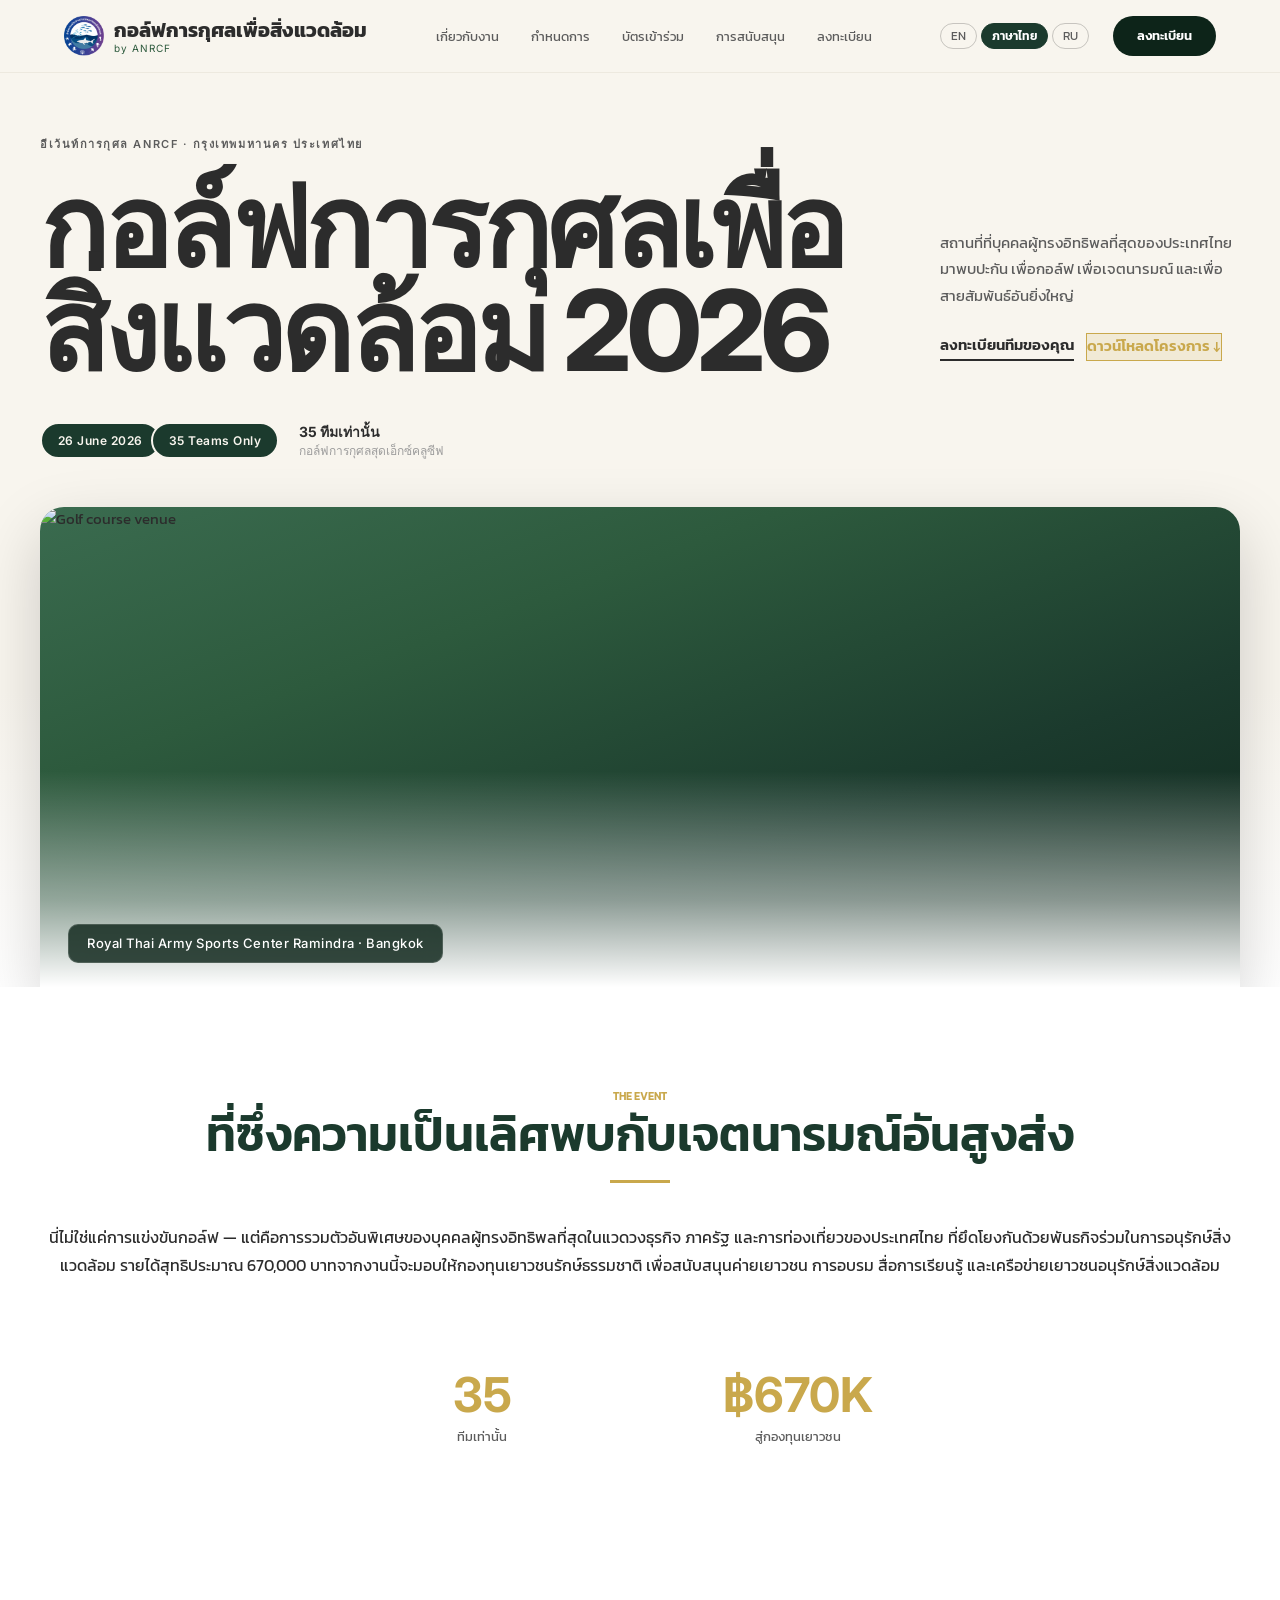
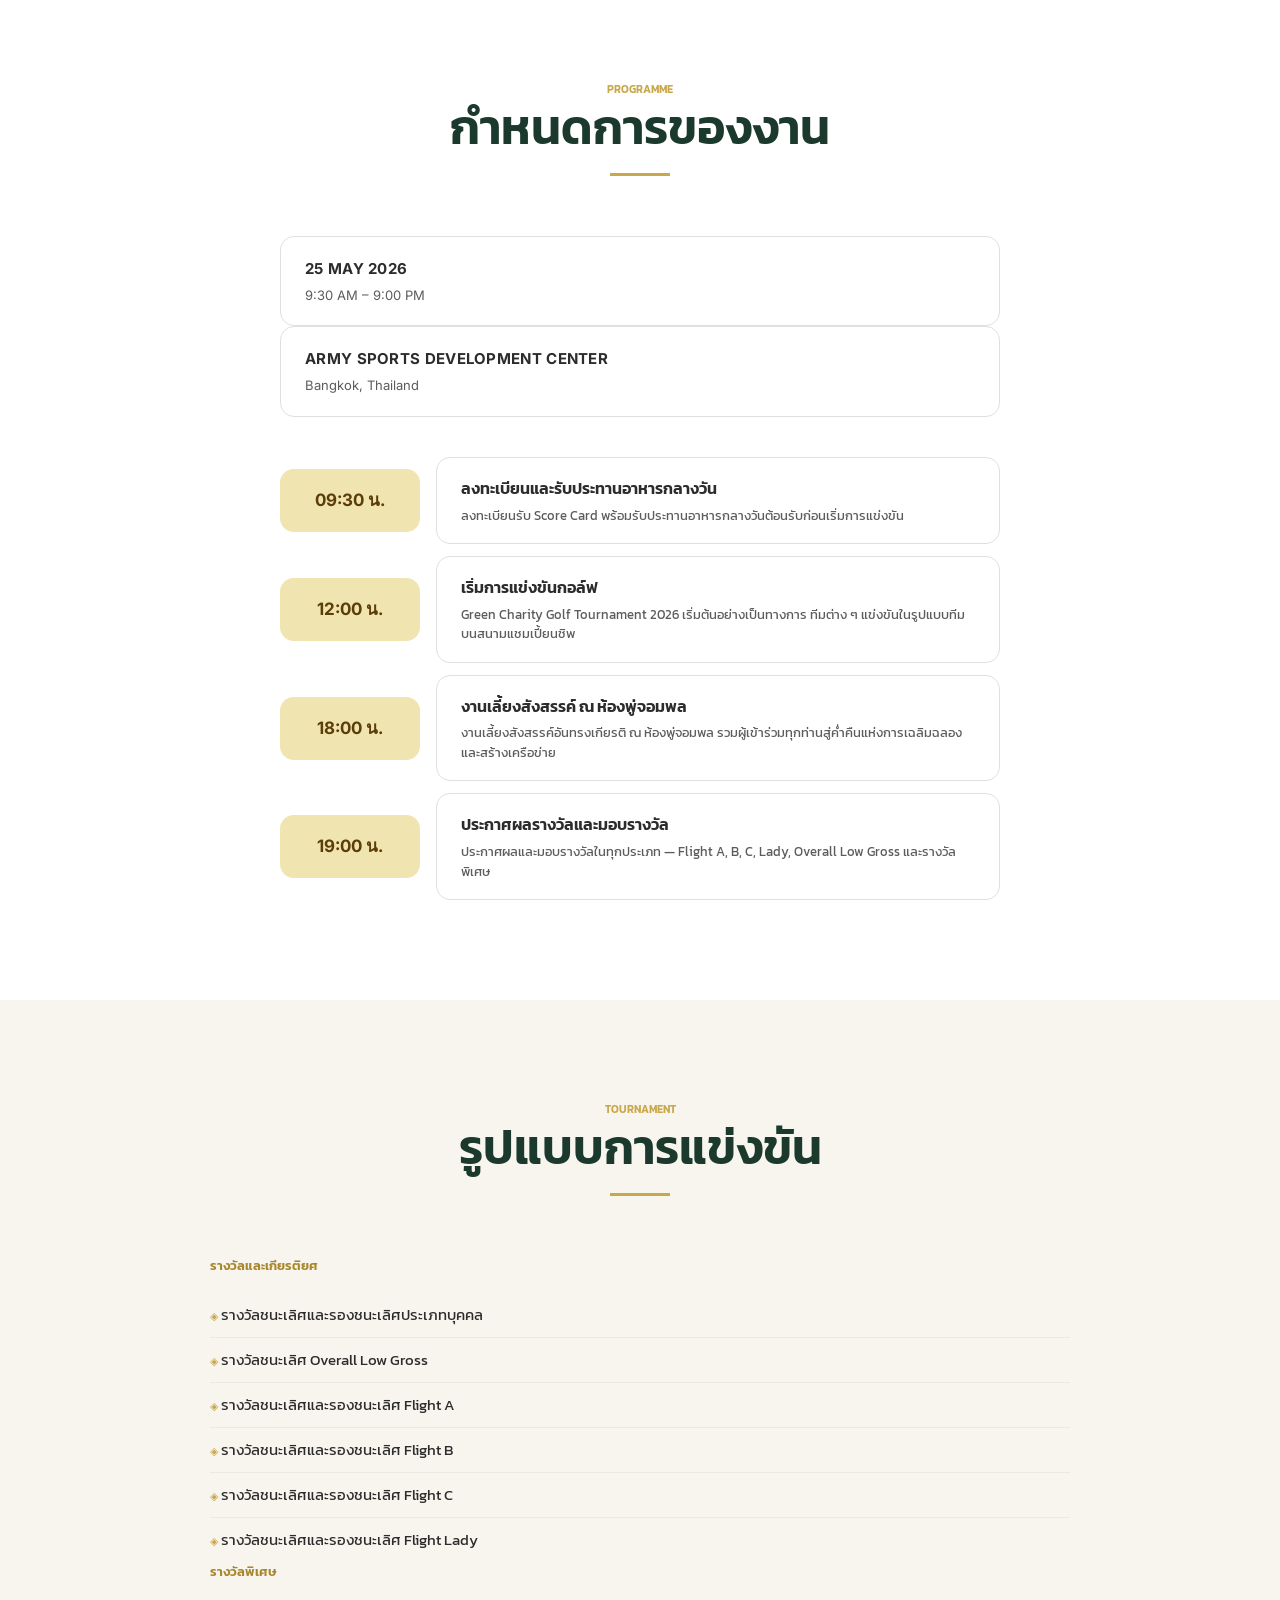
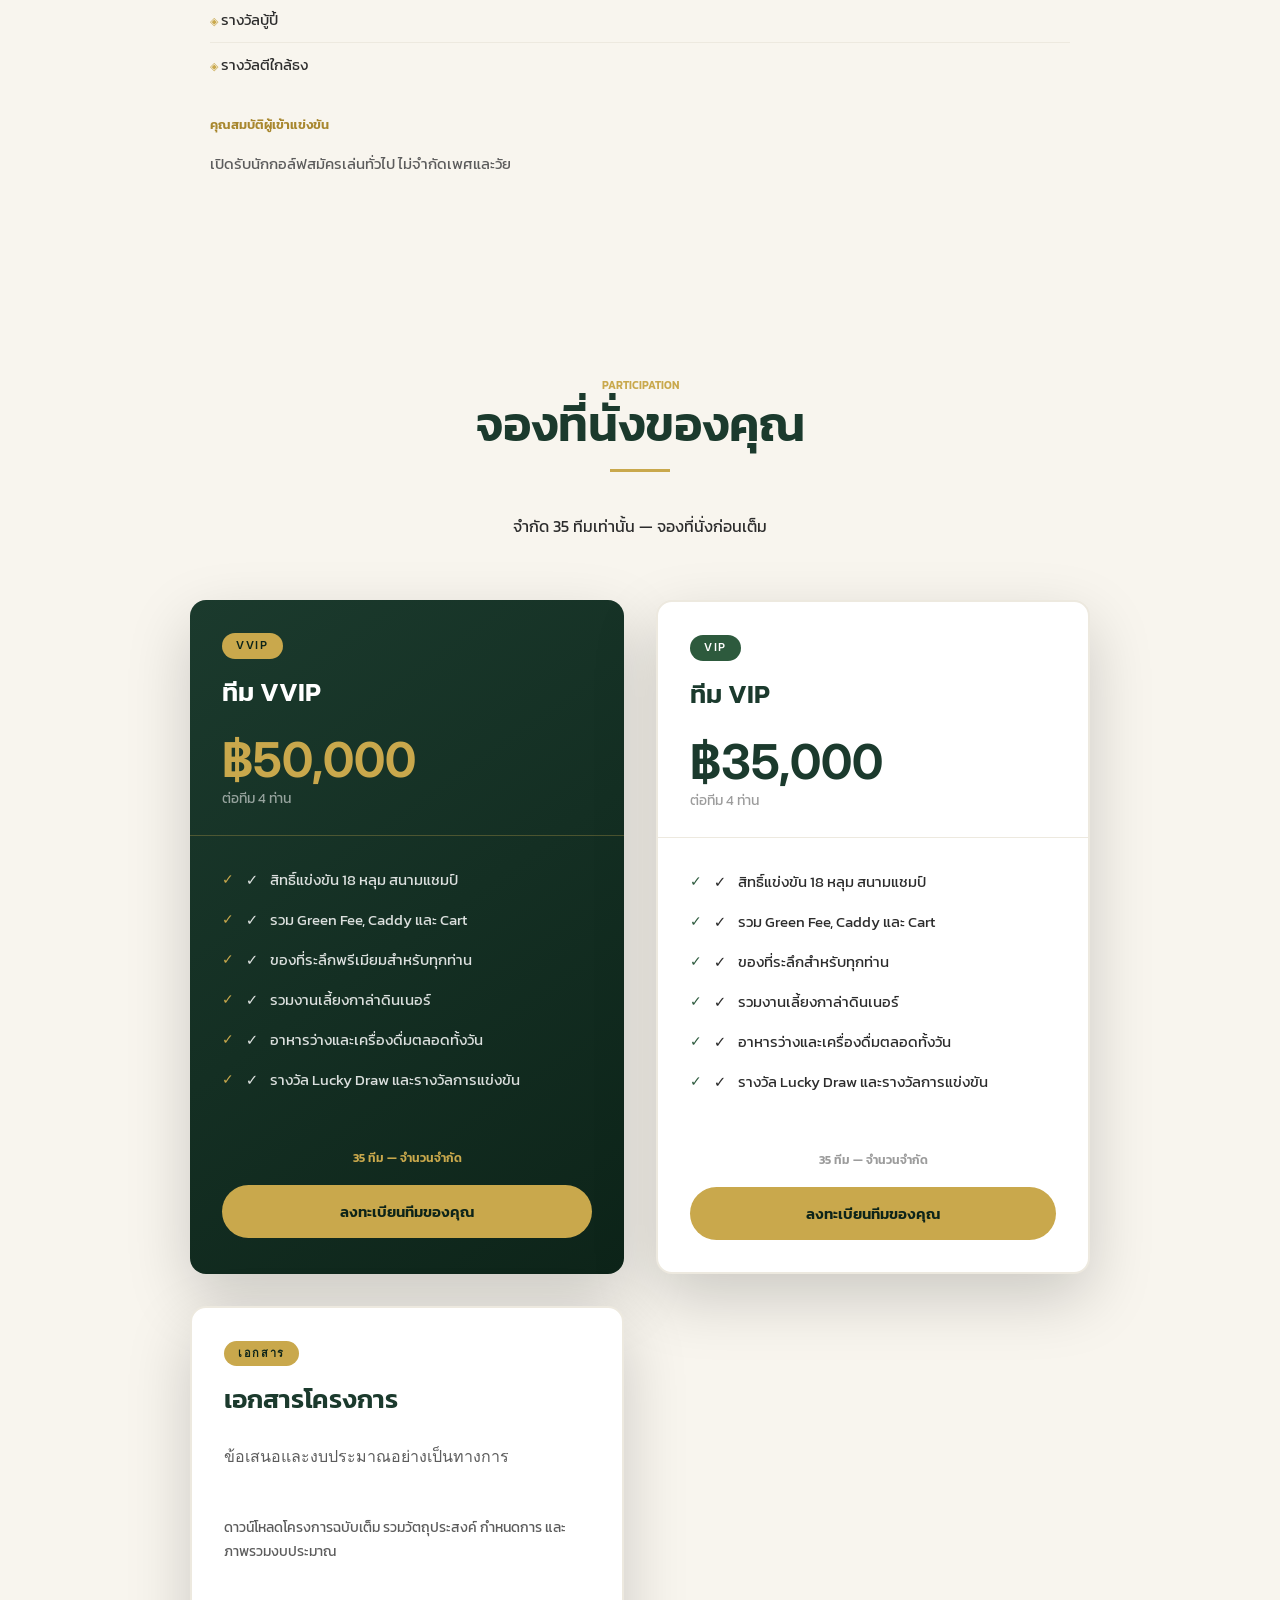
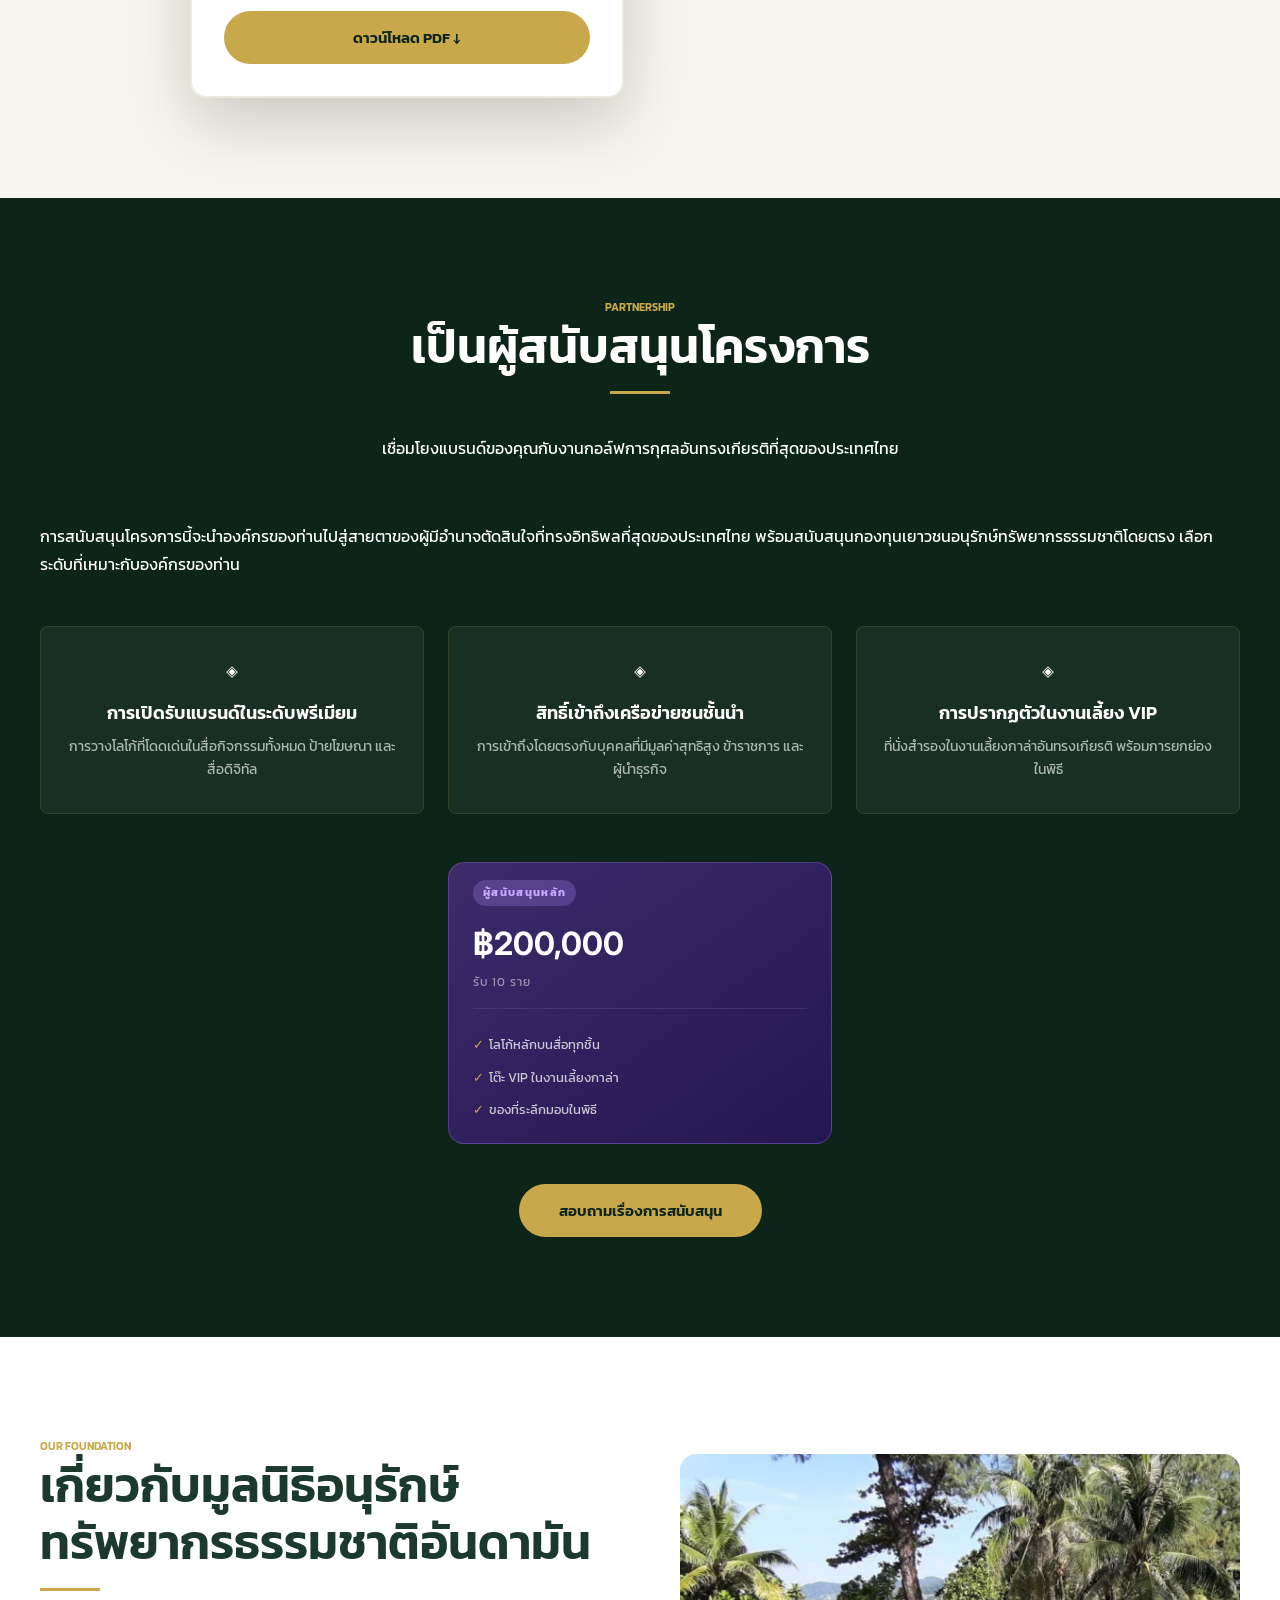
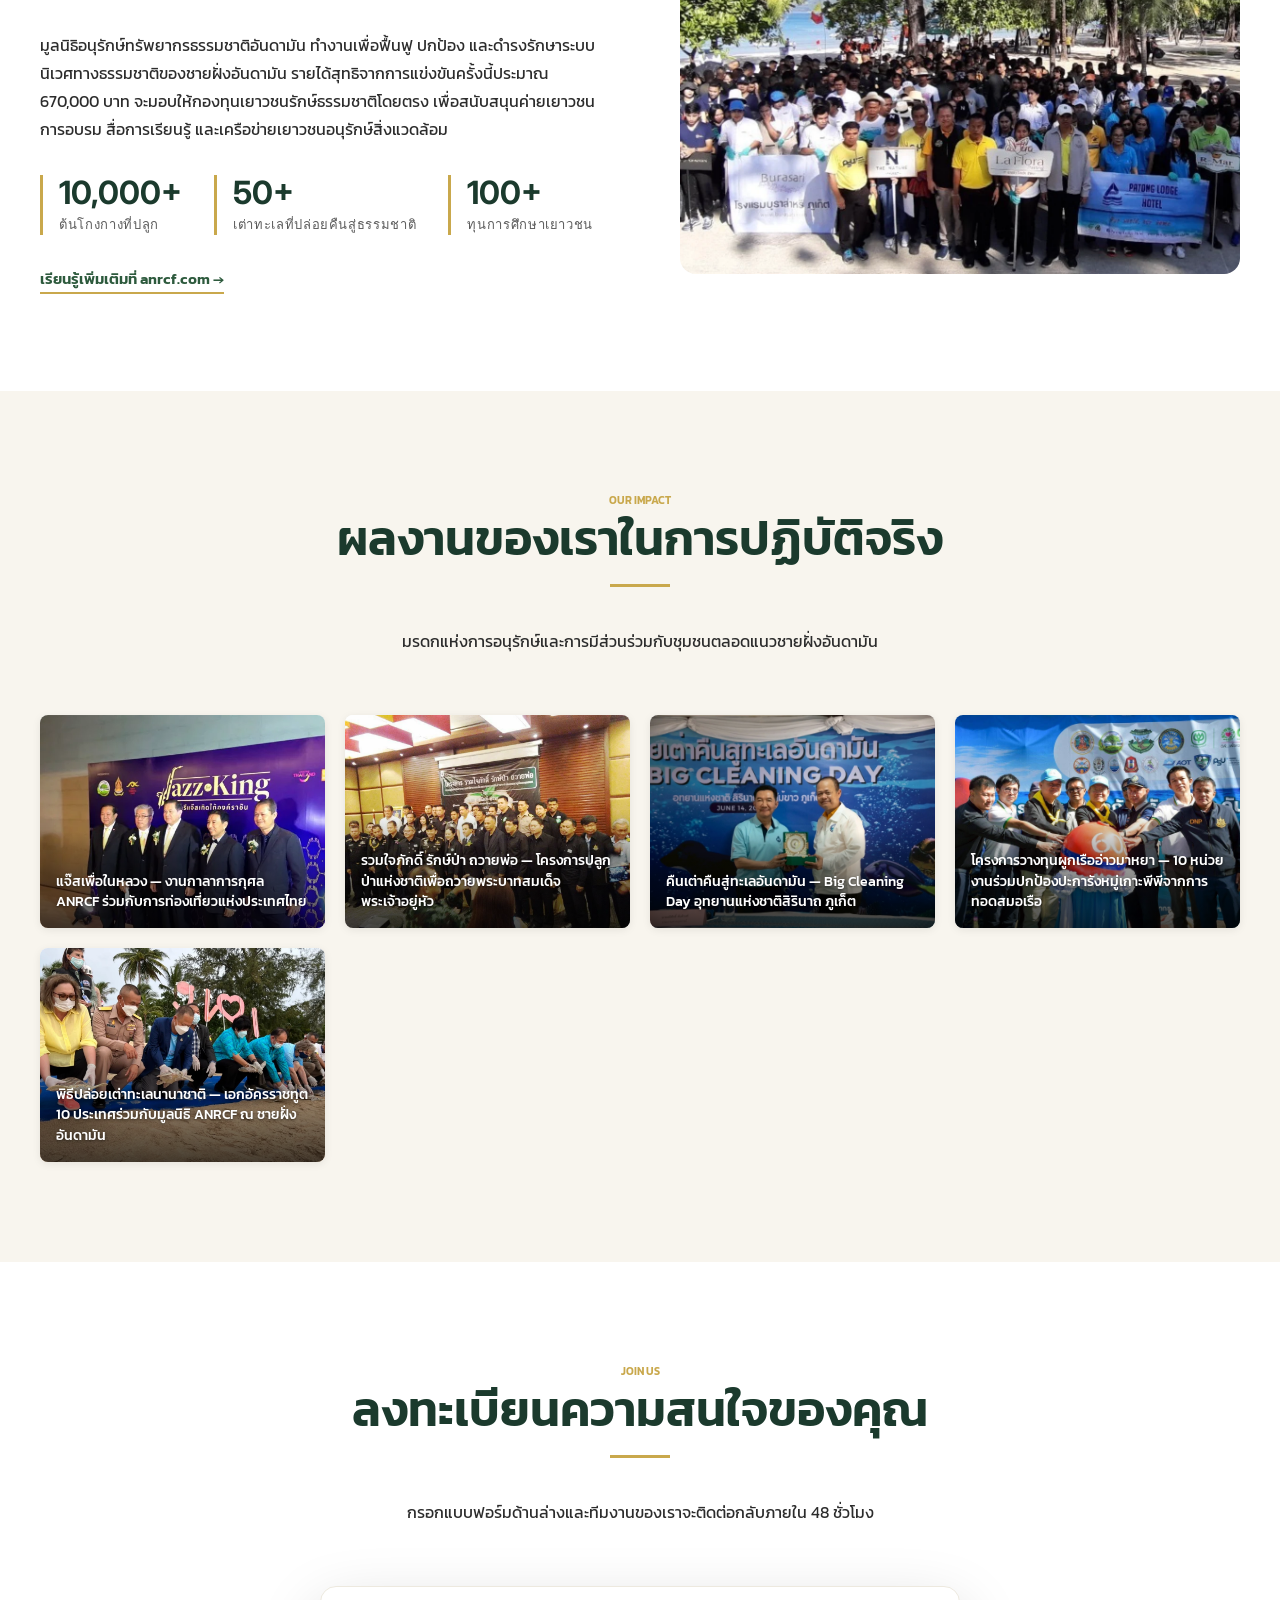
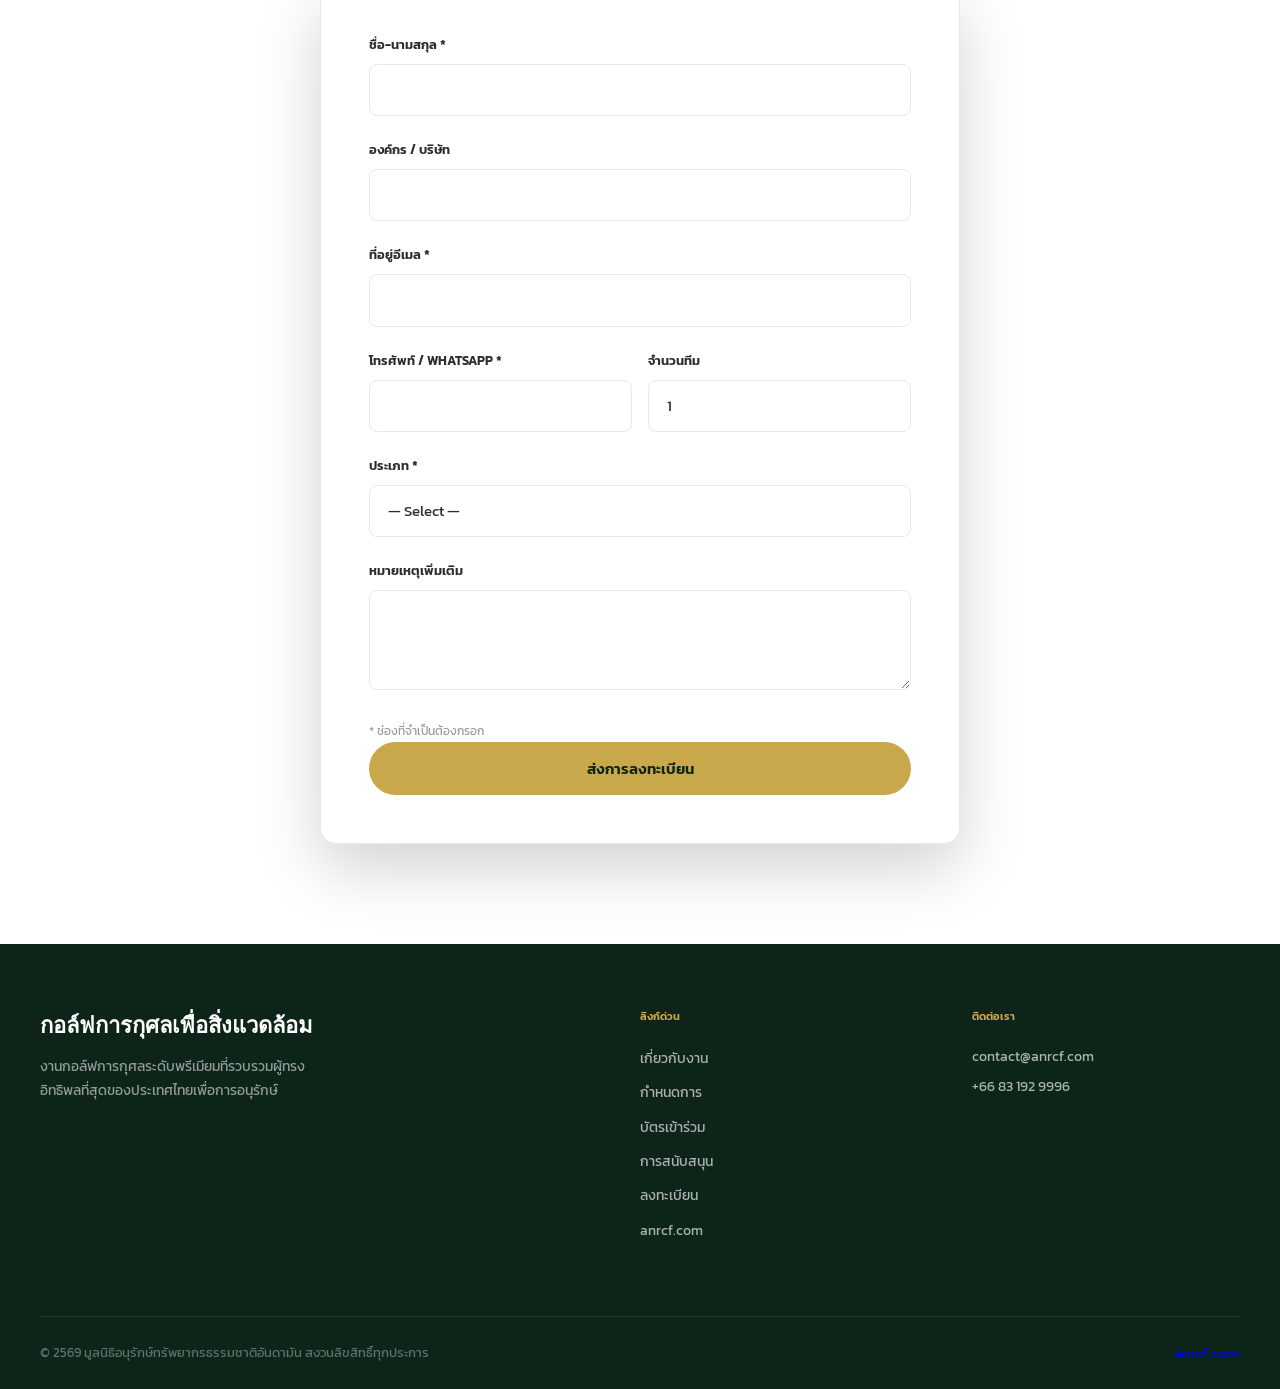
==== outputs/website/index.html @ c2dc3250 "Update event date to 26 June 2026 and fix multilingual display issues - Change event date from 25 Ma" ====
<!DOCTYPE html>
<html lang="en">
<head>
  <meta charset="UTF-8">
  <meta name="viewport" content="width=device-width, initial-scale=1.0">
  <title data-i18n="meta.title">Green Charity Golf Tournament 2026</title>
  <meta name="description" data-i18n-attr="content" data-i18n="meta.description" content="A premier charity golf event in Bangkok, 26 June 2026.">
  <link rel="preconnect" href="https://fonts.googleapis.com">
  <link rel="preconnect" href="https://fonts.gstatic.com" crossorigin>
  <link href="https://fonts.googleapis.com/css2?family=Playfair+Display:ital,wght@0,400;0,600;0,700;1,400&family=Inter:wght@300;400;500;600&family=Kanit:wght@300;400;500;600&display=swap" rel="stylesheet">
  <link rel="stylesheet" href="style.css">
  <link rel="icon" type="image/png" href="Favicon.png">
</head>
<body>

  <!-- ============================================================
       NAVIGATION
  ============================================================ -->
  <nav id="navbar">
    <div class="nav-inner">
      <a href="#hero" class="nav-logo">
        <img src="Favicon.png" alt="ANRCF Logo" class="nav-logo-img">
        <div class="nav-logo-text">
          <span data-i18n="nav.logo">Green Charity Golf</span>
          <span class="nav-logo-sub">by ANRCF</span>
        </div>
      </a>
      <ul class="nav-links">
        <li><a href="#about" data-i18n="nav.about">About</a></li>
        <li><a href="#agenda" data-i18n="nav.agenda">Agenda</a></li>
        <li><a href="#tickets" data-i18n="nav.tickets">Tickets</a></li>
        <li><a href="#sponsorship" data-i18n="nav.sponsorship">Sponsorship</a></li>
        <li><a href="#register" data-i18n="nav.register">Register</a></li>
      </ul>
      <div class="nav-right">
        <div class="lang-switcher">
          <button class="lang-btn active" data-lang="en">EN</button>
          <button class="lang-btn" data-lang="th">ภาษาไทย</button>
          <button class="lang-btn" data-lang="ru">RU</button>
        </div>
        <a href="#register" class="btn-nav" data-i18n="nav.cta">Reserve Your Place</a>
      </div>
      <button class="nav-hamburger" id="hamburger" aria-label="Menu">
        <span></span><span></span><span></span>
      </button>
    </div>
  </nav>

  <main>

    <!-- ============================================================
         HERO SECTION
    ============================================================ -->
    <section id="hero">
      <div class="hero-text-area">
        <div class="hero-left">
          <span class="hero-eyebrow" data-i18n="hero.eyebrow">ANRCF Charity Event · Bangkok, Thailand</span>
          <h1 data-i18n="hero.headline">Green Charity Golf Tournament 2026</h1>
          <div class="hero-proof">
            <div class="proof-pills">
              <span class="proof-pill">26 June 2026</span>
              <span class="proof-pill">35 Teams Only</span>
            </div>
            <div class="proof-meta">
              <strong data-i18n="hero.proof.label">Limited Teams Available</strong>
              <span data-i18n="hero.proof.sub">Exclusive Charity Golf</span>
            </div>
          </div>
        </div>
        <div class="hero-right">
          <p class="hero-desc" data-i18n="hero.subheadline">Where Thailand's most influential voices gather for golf, purpose, and connection.</p>
          <div class="hero-cta-group">
            <a href="#register" class="hero-view-more" data-i18n="hero.cta.register">Reserve Your Place ↗</a>
            <a href="andaman-golf-tournament-2026.pdf" download class="hero-view-more hero-download-btn" data-i18n="hero.cta.download">Download Proposal ↓</a>
          </div>
        </div>
      </div>
      <div class="hero-image-panel">
        <div class="hero-img-inner">
          <img src="hero.png" alt="Golf course venue" style="width:100%;height:100%;object-fit:cover;display:block;">
          <div class="hero-img-label-box">
            <span>Royal Thai Army Sports Center Ramindra · Bangkok</span>
          </div>
        </div>
      </div>
    </section>

    <!-- ============================================================
         ABOUT SECTION
    ============================================================ -->
    <section id="about" class="section section-white">
      <div class="section-inner">
        <div class="section-header fade-in-up">
          <p class="section-label">The Event</p>
          <h2 data-i18n="about.heading">Where Excellence Meets Purpose</h2>
          <span class="gold-divider"></span>
          <p class="about-body" data-i18n="about.body">This is not just golf — it is an exclusive gathering of Thailand's most influential voices in business, government, and tourism, united by a shared commitment to conservation.</p>
        </div>
        <div class="stats-grid">
          <div class="stat-card fade-in-up">
            <div class="stat-value" data-i18n="about.stat1.value">30</div>
            <div class="stat-label" data-i18n="about.stat1.label">Teams Only</div>
          </div>
          <div class="stat-card fade-in-up">
            <div class="stat-value" data-i18n="about.stat2.value">฿670K</div>
            <div class="stat-label" data-i18n="about.stat2.label">To Youth Fund</div>
          </div>
        </div>
      </div>
    </section>

    <!-- ============================================================
         AGENDA SECTION
    ============================================================ -->
    <section id="agenda" class="section section-white">
      <div class="section-inner">
        <div class="section-header fade-in-up">
          <p class="section-label">Programme</p>
          <h2 data-i18n="agenda.heading">The Day's Programme</h2>
          <span class="gold-divider"></span>
        </div>

        <div class="agenda-info-bar fade-in-up">
          <div class="agenda-info-cell">
            <strong>25 MAY 2026</strong>
            <span>9:30 AM – 9:00 PM</span>
          </div>
          <div class="agenda-info-cell">
            <strong>ARMY SPORTS DEVELOPMENT CENTER</strong>
            <span>Bangkok, Thailand</span>
          </div>
        </div>

        <div class="agenda-list">

          <div class="agenda-row" data-agenda-index="0">
            <div class="agenda-time" data-i18n="agenda.item1.time">9:30 AM</div>
            <div class="agenda-card">
              <h4 data-i18n="agenda.item1.title">Registration &amp; Welcome Lunch</h4>
              <p data-i18n="agenda.item1.desc">Collect your Score Card, enjoy a welcome lunch, and meet your fellow participants before the tournament begins.</p>
            </div>
          </div>

          <div class="agenda-row" data-agenda-index="1">
            <div class="agenda-time" data-i18n="agenda.item2.time">12:00 PM</div>
            <div class="agenda-card">
              <h4 data-i18n="agenda.item2.title">Golf Tournament Begins</h4>
              <p data-i18n="agenda.item2.desc">The Green Charity Golf tournament commences. Teams compete in a team format across the championship course.</p>
            </div>
          </div>

          <div class="agenda-row" data-agenda-index="2">
            <div class="agenda-time" data-i18n="agenda.item3.time">6:00 PM</div>
            <div class="agenda-card">
              <h4 data-i18n="agenda.item3.title">Gala Dinner — Phu Chomphon Hall</h4>
              <p data-i18n="agenda.item3.desc">An exclusive gala dinner at Phu Chomphon Hall, bringing all participants together for an evening of celebration and elite networking.</p>
            </div>
          </div>

          <div class="agenda-row" data-agenda-index="3">
            <div class="agenda-time" data-i18n="agenda.item4.time">7:00 PM</div>
            <div class="agenda-card">
              <h4 data-i18n="agenda.item4.title">Prize Announcement &amp; Awards Ceremony</h4>
              <p data-i18n="agenda.item4.desc">Results are announced and prizes awarded across all categories — Flights A, B, C, Lady, Overall Low Gross, and special prizes.</p>
            </div>
          </div>

        </div>
      </div>
    </section>

    <!-- ============================================================
         COMPETITION FORMAT SECTION
    ============================================================ -->
    <section id="competition" class="section section-cream">
      <div class="section-inner">
        <div class="section-header fade-in-up">
          <p class="section-label">Tournament</p>
          <h2 data-i18n="competition.heading">Competition Format</h2>
          <span class="gold-divider"></span>
        </div>
        <div class="competition-grid fade-in-up">

          <div class="competition-col">
            <h4 class="competition-col-heading" data-i18n="competition.prizes.heading">Prizes &amp; Awards</h4>
            <ul class="competition-list">
              <li data-i18n="competition.prize.individual">1st &amp; 2nd Place — Individual</li>
              <li data-i18n="competition.prize.low_gross">Overall Low Gross Champion</li>
              <li data-i18n="competition.prize.flightA">1st &amp; 2nd Place — Flight A</li>
              <li data-i18n="competition.prize.flightB">1st &amp; 2nd Place — Flight B</li>
              <li data-i18n="competition.prize.flightC">1st &amp; 2nd Place — Flight C</li>
              <li data-i18n="competition.prize.lady">1st &amp; 2nd Place — Flight Lady</li>
            </ul>
          </div>

          <div class="competition-col">
            <h4 class="competition-col-heading" data-i18n="competition.special.heading">Special Prizes</h4>
            <ul class="competition-list">
              <li data-i18n="competition.special.booby">Booby Prize</li>
              <li data-i18n="competition.special.pin">Nearest to Pin</li>
            </ul>
            <h4 class="competition-col-heading" style="margin-top:28px;" data-i18n="competition.eligibility.heading">Eligibility</h4>
            <p class="competition-eligibility" data-i18n="competition.eligibility.body">Open to all amateur golfers. No age or gender restrictions.</p>
          </div>

        </div>
      </div>
    </section>

    <!-- ============================================================
         TICKETS SECTION
    ============================================================ -->
    <section id="tickets" class="section section-cream">
      <div class="section-inner">
        <div class="section-header fade-in-up">
          <p class="section-label">Participation</p>
          <h2 data-i18n="tickets.heading">Reserve Your Place</h2>
          <span class="gold-divider"></span>
          <p data-i18n="tickets.subheading">Choose your level of participation</p>
        </div>
        <div class="tickets-grid tickets-grid-single">

          <!-- VVIP Team Card -->
          <div class="ticket-card ticket-vvip fade-in-up">
            <div class="ticket-header">
              <span class="ticket-badge" data-i18n="tickets.team.badge">VVIP</span>
              <h3 class="ticket-name" data-i18n="tickets.team.name">VVIP Team</h3>
            </div>
            <div class="ticket-price-block">
              <div class="ticket-price" data-i18n="tickets.team.price">฿50,000</div>
              <div class="ticket-per" data-i18n="tickets.team.per">per team of 4 persons</div>
            </div>
            <div class="ticket-benefits">
              <ul>
                <li><span class="check">✓</span> <span data-i18n="tickets.team.benefit1">Full 18-hole championship course access</span></li>
                <li><span class="check">✓</span> <span data-i18n="tickets.team.benefit2">Green fee, caddy &amp; cart included</span></li>
                <li><span class="check">✓</span> <span data-i18n="tickets.team.benefit3">Premium gift set for all 4 members</span></li>
                <li><span class="check">✓</span> <span data-i18n="tickets.team.benefit4">Gala banquet dinner included</span></li>
                <li><span class="check">✓</span> <span data-i18n="tickets.team.benefit5">Complimentary refreshments all day</span></li>
                <li><span class="check">✓</span> <span data-i18n="tickets.team.benefit6">Lucky draw &amp; competition prizes</span></li>
              </ul>
            </div>
            <div class="ticket-footer">
              <p class="ticket-availability" data-i18n="tickets.team.availability">35 Teams — Limited Places</p>
              <a href="#register" class="btn-primary btn-full" data-i18n="tickets.cta">Register Your Team</a>
            </div>
          </div>

          <!-- VIP Team Card -->
          <div class="ticket-card ticket-vip fade-in-up">
            <div class="ticket-header">
              <span class="ticket-badge" data-i18n="tickets.vip.badge">VIP</span>
              <h3 class="ticket-name" data-i18n="tickets.vip.name">VIP Team</h3>
            </div>
            <div class="ticket-price-block">
              <div class="ticket-price" data-i18n="tickets.vip.price">฿35,000</div>
              <div class="ticket-per" data-i18n="tickets.vip.per">per team of 4 persons</div>
            </div>
            <div class="ticket-benefits">
              <ul>
                <li><span class="check">✓</span> <span data-i18n="tickets.vip.benefit1">Full 18-hole championship course access</span></li>
                <li><span class="check">✓</span> <span data-i18n="tickets.vip.benefit2">Green fee, caddy &amp; cart included</span></li>
                <li><span class="check">✓</span> <span data-i18n="tickets.vip.benefit3">Gift set for all 4 members</span></li>
                <li><span class="check">✓</span> <span data-i18n="tickets.vip.benefit4">Gala banquet dinner included</span></li>
                <li><span class="check">✓</span> <span data-i18n="tickets.vip.benefit5">Complimentary refreshments all day</span></li>
                <li><span class="check">✓</span> <span data-i18n="tickets.vip.benefit6">Lucky draw &amp; competition prizes</span></li>
              </ul>
            </div>
            <div class="ticket-footer">
              <p class="ticket-availability" data-i18n="tickets.vip.availability">35 Teams — Limited Places</p>
              <a href="#register" class="btn-primary btn-full" data-i18n="tickets.cta">Register Your Team</a>
            </div>
          </div>

          <!-- PDF Download Card -->
          <div class="ticket-card ticket-download fade-in-up">
            <div class="ticket-header">
              <span class="ticket-badge ticket-badge-gold" data-i18n="tickets.pdf.badge">PROPOSAL</span>
              <h3 class="ticket-name ticket-name-dark" data-i18n="tickets.pdf.name">Project Document</h3>
            </div>
            <div class="ticket-price-block">
              <div class="ticket-price ticket-price-dark" data-i18n="tickets.pdf.sub">Official event brief &amp; budget</div>
            </div>
            <div class="ticket-benefits ticket-benefits-light">
              <p data-i18n="tickets.pdf.desc">Download the full official project proposal for the Green Charity Golf Tournament 2026, including event objectives, programme, and financial overview.</p>
            </div>
            <div class="ticket-footer">
              <a href="andaman-golf-tournament-2026.pdf" download class="btn-primary btn-full btn-gold" data-i18n="tickets.pdf.cta">Download PDF ↓</a>
            </div>
          </div>

        </div>
      </div>
    </section>

    <!-- ============================================================
         SPONSORSHIP SECTION
    ============================================================ -->
    <section id="sponsorship" class="section section-darker">
      <div class="section-inner">
        <div class="section-header fade-in-up">
          <p class="section-label">Partnership</p>
          <h2 data-i18n="sponsor.heading">Become a Sponsor</h2>
          <span class="gold-divider"></span>
          <p data-i18n="sponsor.subheading">Align your brand with Thailand's most exclusive charity golf event.</p>
        </div>
        <p class="sponsor-body" data-i18n="sponsor.body">Sponsoring the tournament places your organisation in front of Thailand's most influential decision-makers while directly funding youth conservation education. Choose the tier that suits your level of support.</p>
        <!-- 3-column benefits -->
        <div style="display:grid;grid-template-columns:repeat(3,1fr);gap:24px;margin:48px 0;">
          <div class="sponsor-benefit-item">
            <div class="sponsor-icon">◈</div>
            <h4 data-i18n="sponsor.benefit1">Premier Brand Exposure</h4>
            <p data-i18n="sponsor.benefit1.desc">Prominent logo placement across all event materials, banners, and digital assets.</p>
          </div>
          <div class="sponsor-benefit-item">
            <div class="sponsor-icon">◈</div>
            <h4 data-i18n="sponsor.benefit2">Elite Networking Access</h4>
            <p data-i18n="sponsor.benefit2.desc">Direct access to 200+ high-net-worth individuals, government officials, and business leaders.</p>
          </div>
          <div class="sponsor-benefit-item">
            <div class="sponsor-icon">◈</div>
            <h4 data-i18n="sponsor.benefit3">VIP Gala Presence</h4>
            <p data-i18n="sponsor.benefit3.desc">Reserved VIP table at the exclusive gala dinner and recognition during the ceremony.</p>
          </div>
        </div>

        <div style="display:grid;grid-template-columns:repeat(3,1fr);gap:24px;margin:24px 0 0;">
          <div></div>
          <div class="sponsor-tier-card sponsor-tier-platinum">
            <div class="sponsor-tier-badge" data-i18n="sponsor.tier1.badge">Tournament Sponsor</div>
            <div class="sponsor-tier-price" data-i18n="sponsor.tier1.price">฿200,000</div>
            <div class="sponsor-tier-slots" data-i18n="sponsor.tier1.slots">10 sponsors available</div>
            <ul class="sponsor-tier-benefits">
              <li data-i18n="sponsor.tier1.b1">Premier logo on all event materials</li>
              <li data-i18n="sponsor.tier1.b2">VIP table at gala dinner</li>
              <li data-i18n="sponsor.tier1.b3">Souvenir presented at ceremony</li>
            </ul>
          </div>
        </div>
        <div style="text-align:center;margin-top:40px;">
          <a href="#register" class="btn-primary" data-i18n="sponsor.cta">Enquire About Sponsorship</a>
        </div>
      </div>
    </section>

    <!-- ============================================================
         CHARITY / ABOUT ANRCF SECTION
    ============================================================ -->
    <section id="charity" class="section section-white">
      <div class="section-inner">
        <div class="charity-grid">

          <div class="charity-text fade-in-up">
            <p class="section-label">Our Foundation</p>
            <h2 data-i18n="charity.heading">About ANRCF</h2>
            <span class="gold-divider" style="margin-left: 0;"></span>
            <p data-i18n="charity.body">The Andaman Natural Resources Conservation Foundation works to restore, protect, and sustain the natural ecosystems of Thailand's Andaman coast. This tournament's net proceeds — an estimated ฿670,000 — go directly to our Youth Conservation Fund, supporting environmental camps, nature education, learning materials, and youth scholar networks.</p>
            <div class="charity-stats">
              <div class="charity-stat">
                <div class="value" data-i18n="charity.stat1.value">10,000+</div>
                <div class="label" data-i18n="charity.stat1.label">Mangrove Trees Planted</div>
              </div>
              <div class="charity-stat">
                <div class="value" data-i18n="charity.stat2.value">50+</div>
                <div class="label" data-i18n="charity.stat2.label">Sea Turtles Released</div>
              </div>
              <div class="charity-stat">
                <div class="value" data-i18n="charity.stat3.value">100+</div>
                <div class="label" data-i18n="charity.stat3.label">Youth Scholarships</div>
              </div>
            </div>
            <a href="https://anrcf.com" target="_blank" class="charity-link" data-i18n="charity.link">Learn More at anrcf.com →</a>
          </div>

          <div class="charity-image-wrap fade-in-up">
            <img src="about-anrcf.webp" alt="ANRCF community beach cleanup event — volunteers from Phuket hotels gather on Patong Beach">
          </div>

        </div>
      </div>
    </section>

    <!-- ============================================================
         PAST EVENTS / GALLERY SECTION
    ============================================================ -->
    <section id="past-events" class="section section-cream">
      <div class="section-inner">
        <div class="section-header fade-in-up">
          <p class="section-label">Our Impact</p>
          <h2 data-i18n="past.heading">Our Work in Action</h2>
          <span class="gold-divider"></span>
          <p data-i18n="past.subheading">A legacy of conservation and community engagement across the Andaman coast.</p>
        </div>
        <div class="gallery-grid">

          <figure class="gallery-card fade-in-up" data-card-index="1">
            <div class="gallery-img-wrap">
              <img src="past-jazz-for-king.webp" alt="Jazz for the King — ANRCF Charity Gala Concert" loading="lazy">
              <figcaption class="gallery-caption" data-i18n="past.card1">Jazz for the King — ANRCF Charity Gala Concert in Partnership with the Tourism Authority of Thailand</figcaption>
            </div>
          </figure>

          <figure class="gallery-card fade-in-up" data-card-index="2">
            <div class="gallery-img-wrap">
              <img src="past-plant.webp" alt="Unite Hearts, Protect the Forest — National Reforestation Campaign" loading="lazy">
              <figcaption class="gallery-caption" data-i18n="past.card2">Unite Hearts, Protect the Forest — National Reforestation Campaign Honouring His Majesty the King</figcaption>
            </div>
          </figure>

          <figure class="gallery-card fade-in-up" data-card-index="3">
            <div class="gallery-img-wrap">
              <img src="past-turtle-saving.webp" alt="Return Sea Turtles to the Andaman — Big Cleaning Day, Phuket" loading="lazy">
              <figcaption class="gallery-caption" data-i18n="past.card3">Return Sea Turtles to the Andaman Sea — Big Cleaning Day, Sirinath National Park, Phuket</figcaption>
            </div>
          </figure>

          <figure class="gallery-card fade-in-up" data-card-index="4">
            <div class="gallery-img-wrap">
              <img src="past-maya-bay-mooring.jpg" alt="Maya Bay Mooring Project — Protecting Phi Phi Islands Coral Reefs" loading="lazy">
              <figcaption class="gallery-caption" data-i18n="past.card4">Maya Bay Mooring Project — 10-Agency Coalition to Protect Phi Phi Islands' Coral Reefs from Anchor Damage</figcaption>
            </div>
          </figure>

          <figure class="gallery-card fade-in-up" data-card-index="5">
            <div class="gallery-img-wrap">
              <img src="past-turtle-ambassadors.webp" alt="International Sea Turtle Release — Ambassadors from 10 Countries" loading="lazy">
              <figcaption class="gallery-caption" data-i18n="past.card5">International Sea Turtle Release Ceremony — Ambassadors from 10 Countries Join ANRCF on the Andaman Coast</figcaption>
            </div>
          </figure>


        </div>
      </div>
    </section>

    <!-- ============================================================
         REGISTRATION SECTION
    ============================================================ -->
    <section id="register" class="section section-white">
      <div class="section-inner">
        <div class="section-header fade-in-up">
          <p class="section-label">Join Us</p>
          <h2 data-i18n="register.heading">Register Your Interest</h2>
          <span class="gold-divider"></span>
          <p data-i18n="register.subheading">Complete the form below and our team will be in touch within 48 hours.</p>
        </div>
        <div class="register-inner fade-in-up">
          <div class="form-card">

            <!-- Registration Form -->
            <form id="registration-form" novalidate>

              <div class="form-group">
                <label for="reg-name"><span data-i18n="register.name">Full Name</span> *</label>
                <input type="text" id="reg-name" name="name" required autocomplete="name">
                <span class="error-msg" id="err-name" data-i18n="register.err.name">Please enter your full name.</span>
              </div>

              <div class="form-group">
                <label for="reg-org"><span data-i18n="register.org">Organisation / Company</span></label>
                <input type="text" id="reg-org" name="organisation" autocomplete="organization">
              </div>

              <div class="form-group">
                <label for="reg-email"><span data-i18n="register.email">Email Address</span> *</label>
                <input type="email" id="reg-email" name="email" required autocomplete="email">
                <span class="error-msg" id="err-email" data-i18n="register.err.email">Please enter a valid email address.</span>
              </div>

              <div class="form-row">
                <div class="form-group">
                  <label for="reg-phone"><span data-i18n="register.phone">Phone / WhatsApp</span> *</label>
                  <input type="tel" id="reg-phone" name="phone" required autocomplete="tel">
                  <span class="error-msg" id="err-phone" data-i18n="register.err.phone">Please enter your phone number.</span>
                </div>
                <div class="form-group">
                  <label for="reg-count"><span data-i18n="register.teamcount">Number of Teams</span></label>
                  <input type="number" id="reg-count" name="teamCount" min="1" max="10" value="1">
                </div>
              </div>

              <div class="form-group">
                <label for="reg-type"><span data-i18n="register.teamtype">Team Category</span> *</label>
                <select id="reg-type" name="teamType" required>
                  <option value="">— Select —</option>
                  <option value="team" data-i18n="register.teamtype.team">VVIP Team — ฿50,000</option>
                  <option value="vip" data-i18n="register.teamtype.vip">VIP Team — ฿35,000</option>
                  <option value="sponsor" data-i18n="register.teamtype.sponsor">Sponsor — ฿200,000</option>
                </select>
                <span class="error-msg" id="err-type" data-i18n="register.err.type">Please select a team category.</span>
              </div>

              <div class="form-group">
                <label for="reg-notes"><span data-i18n="register.notes">Additional Notes</span></label>
                <textarea id="reg-notes" name="notes" rows="3"></textarea>
              </div>

              <p class="form-required" data-i18n="register.required">* Required fields</p>
              <button type="submit" class="btn-primary btn-full" data-i18n="register.submit">Submit Registration</button>

            </form>

            <!-- Confirmation Panel — hidden until form submitted -->
            <div id="confirmation" class="hidden">
              <div class="confirmation-box">
                <h3 data-i18n="confirm.heading">Thank You</h3>
                <p data-i18n="confirm.body">Your registration has been received. Our team will contact you within 48 hours to confirm your place and provide further details.</p>
                <div class="bank-details-box">
                  <strong data-i18n="confirm.bank.heading">Payment Details</strong><br><br>
                  <!-- REPLACE: Insert confirmed bank account details below -->
                  <span data-i18n="confirm.bank.details">Account Name: Andaman Natural Resources Conservation Foundation
Bank: Government Savings Bank (GSB / ออมสิน)
Account Number: 020154145807
Amount: As per selected team category</span>
                </div>
                <p style="margin-top: 16px; font-size: 13px; color: rgba(255,255,255,0.65);" data-i18n="confirm.bank.note">Please use your full name as the transfer reference and send proof of payment to contact@anrcf.com.</p>
              </div>
            </div>

          </div>
        </div>
      </div>
    </section>

  </main>

  <!-- ============================================================
       FOOTER
  ============================================================ -->
  <footer>
    <div class="footer-grid">

      <div class="footer-brand">
        <div class="logo" data-i18n="nav.logo">Green Charity Golf</div>
        <p class="footer-tagline" data-i18n="footer.tagline">A premier charity golf event in the heart of Bangkok, uniting Thailand's most influential voices for conservation.</p>
      </div>

      <div class="footer-links">
        <h4 data-i18n="footer.links.heading">Quick Links</h4>
        <ul>
          <li><a href="#about" data-i18n="nav.about">About</a></li>
          <li><a href="#agenda" data-i18n="nav.agenda">Agenda</a></li>
          <li><a href="#tickets" data-i18n="nav.tickets">Tickets</a></li>
          <li><a href="#sponsorship" data-i18n="nav.sponsorship">Sponsorship</a></li>
          <li><a href="#register" data-i18n="nav.register">Register</a></li>
          <li><a href="https://anrcf.com" target="_blank" rel="noopener noreferrer">anrcf.com</a></li>
        </ul>
      </div>

      <div class="footer-contact">
        <h4 data-i18n="footer.contact.heading">Contact</h4>
        <!-- REPLACE: Insert confirmed email and phone in translation keys below -->
        <p data-i18n="footer.contact.email">contact@anrcf.com</p>
        <p data-i18n="footer.contact.phone">+66 83 192 9996</p>
      </div>

    </div>
    <div class="footer-bottom">
      <span class="footer-copyright" data-i18n="footer.copyright">© 2026 Andaman Natural Resources Conservation Foundation. All rights reserved.</span>
      <a href="https://anrcf.com" target="_blank" rel="noopener noreferrer" class="footer-charity-link"><span>anrcf.com</span></a>
    </div>
  </footer>

  <!-- ============================================================
       PAST EVENTS MODAL / LIGHTBOX
  ============================================================ -->
  <div id="gallery-modal" class="gallery-modal-overlay" aria-modal="true" role="dialog" aria-hidden="true">
    <div class="gallery-modal-inner">
      <button class="gallery-modal-close" id="gallery-modal-close" aria-label="Close">&times;</button>

      <!-- Left: main image + thumbnails -->
      <div class="gallery-modal-left">
        <div class="gallery-modal-img-wrap">
          <img id="gallery-modal-img" src="" alt="">
          <!-- Shown when a placeholder thumbnail slot is active -->
          <div class="modal-main-placeholder">
            <svg width="48" height="48" viewBox="0 0 24 24" fill="none" stroke="currentColor" stroke-width="1.2"><rect x="3" y="3" width="18" height="18" rx="2"/><circle cx="8.5" cy="8.5" r="1.5"/><path d="M21 15l-5-5L5 21"/></svg>
            <span class="modal-main-placeholder-label">event-photo.jpg</span>
            <small>Replace filename in GALLERY_IMAGES (script.js)</small>
          </div>
        </div>
        <!-- Thumbnail strip — built by JS from GALLERY_IMAGES in script.js -->
        <div class="gallery-modal-thumbs" id="gallery-modal-thumbs"></div>
      </div>

      <!-- Right: title + detail text -->
      <div class="gallery-modal-content">
        <h3 id="gallery-modal-title"></h3>
        <p id="gallery-modal-detail"></p>
      </div>
    </div>
  </div>

  <script src="content.js"></script>
  <script src="https://cdn.jsdelivr.net/npm/@emailjs/browser@4/dist/email.min.js"></script>
  <script>emailjs.init({ publicKey: 'bw2RsU8YXuN_mqmQ6' });</script>
  <script src="script.js"></script>
</body>
</html>
---- outputs/website/style.css ----
/* ==========================================================================
   Andaman Golf Cup 2026 — Production Stylesheet
   Premium trilingual charity golf event, Bangkok
   ========================================================================== */

/* ==========================================================================
   1. Design Tokens
   ========================================================================== */

:root {
  --green-deep:    #1B3A2D;
  --green-dark:    #0D2419;
  --green-mid:     #2D5A3D;
  --green-light:   #4A7C5F;
  --gold:          #C9A84C;
  --gold-light:    #E8C97A;
  --gold-dark:     #A8872E;
  --cream:         #F8F5EE;
  --cream-dark:    #EDE9DF;
  --white:         #FFFFFF;
  --text-dark:     #2C2C2C;
  --text-mid:      #5C5C5C;
  --text-light:    #9C9C9C;
  --font-serif:    'Inter', system-ui, sans-serif;
  --font-sans:     'Inter', system-ui, -apple-system, sans-serif;
  --radius-sm:     4px;
  --radius:        8px;
  --radius-lg:     16px;
  --shadow-sm:     0 2px 8px rgba(0,0,0,0.08);
  --shadow-md:     0 8px 32px rgba(0,0,0,0.12);
  --shadow-lg:     0 24px 64px rgba(0,0,0,0.18);
  --transition:    0.3s ease;
  --max-width:     1200px;
}

/* ==========================================================================
   2. Base Reset & Body
   ========================================================================== */

*,
*::before,
*::after {
  box-sizing: border-box;
  margin: 0;
  padding: 0;
}

html {
  scroll-behavior: smooth;
}

body {
  font-family: var(--font-sans);
  font-size: 18px;
  line-height: 1.6;
  color: var(--text-dark);
  background: var(--cream);
  -webkit-font-smoothing: antialiased;
  -moz-osx-font-smoothing: grayscale;
}

img {
  max-width: 100%;
  display: block;
}

/* ==========================================================================
   3. Typography Scale
   ========================================================================== */

h1 {
  font-family: var(--font-serif);
  font-size: clamp(40px, 6vw, 72px);
  font-weight: 700;
  line-height: 1.1;
  color: var(--white);
}

h2 {
  font-family: var(--font-serif);
  font-size: clamp(32px, 4vw, 48px);
  font-weight: 600;
  line-height: 1.2;
  color: var(--green-deep);
}

h3 {
  font-family: var(--font-serif);
  font-size: 28px;
  font-weight: 600;
  color: var(--green-deep);
}

h4 {
  font-family: var(--font-sans);
  font-size: 18px;
  font-weight: 600;
  letter-spacing: 0.02em;
  color: var(--text-dark);
}

p {
  font-family: var(--font-sans);
  font-size: 16px;
  line-height: 1.75;
}

small {
  font-size: 14px;
}

.text-gold {
  color: var(--gold);
}

.text-cream {
  color: var(--cream);
}

.text-center {
  text-align: center;
}

.section-label {
  font-family: var(--font-sans);
  font-size: 11px;
  font-weight: 600;
  letter-spacing: 0.15em;
  text-transform: uppercase;
  color: var(--gold);
  display: block;
}

/* ==========================================================================
   4. Gold Divider
   ========================================================================== */

.gold-divider {
  display: block;
  width: 60px;
  height: 3px;
  background: var(--gold);
  margin: 16px auto 40px;
  border: none;
}

.section-dark .gold-divider,
.section-darker .gold-divider {
  background: var(--gold);
}

/* ==========================================================================
   5. Navigation
   ========================================================================== */

#navbar {
  position: fixed;
  top: 0;
  left: 0;
  right: 0;
  z-index: 1000;
  background: rgba(13, 36, 25, 0.96);
  backdrop-filter: blur(12px);
  -webkit-backdrop-filter: blur(12px);
  transition: background 0.35s ease, box-shadow 0.35s ease;
}

#navbar.scrolled {
  box-shadow: 0 4px 24px rgba(0, 0, 0, 0.3);
}

/* Light nav — used when page is at top, over the cream hero */
#navbar.nav-light {
  background: var(--cream);
  backdrop-filter: none;
  -webkit-backdrop-filter: none;
  box-shadow: none;
  border-bottom: 1px solid var(--cream-dark);
}

#navbar.nav-light .nav-logo {
  color: var(--text-dark);
}

#navbar.nav-light .nav-logo .nav-logo-sub {
  color: var(--green-mid);
}

#navbar.nav-light .nav-links a {
  color: var(--text-mid);
}

#navbar.nav-light .nav-links a:hover {
  color: var(--green-deep);
}

#navbar.nav-light .lang-btn {
  border-color: rgba(0, 0, 0, 0.2);
  color: var(--text-mid);
}

#navbar.nav-light .lang-btn:hover {
  border-color: var(--text-dark);
  color: var(--text-dark);
}

#navbar.nav-light .lang-btn.active {
  background: var(--green-deep);
  border-color: var(--green-deep);
  color: var(--white);
}

#navbar.nav-light .btn-nav {
  background: var(--green-dark);
  color: var(--white);
}

#navbar.nav-light .btn-nav:hover {
  background: var(--green-deep);
}

#navbar.nav-light .nav-hamburger span {
  background: var(--text-dark);
}

.nav-inner {
  max-width: var(--max-width);
  margin: 0 auto;
  padding: 0 24px;
  height: 72px;
  display: flex;
  align-items: center;
  justify-content: space-between;
}

.nav-logo {
  font-family: var(--font-serif);
  font-size: 20px;
  font-weight: 700;
  color: var(--white);
  text-decoration: none;
  letter-spacing: 0.02em;
  line-height: 1.2;
  display: flex;
  align-items: center;
  gap: 10px;
}

.nav-logo-img {
  width: 40px;
  height: 40px;
  object-fit: contain;
  flex-shrink: 0;
}

.nav-logo-text {
  display: flex;
  flex-direction: column;
}

.nav-logo-text span:first-child {
  font-size: 20px;
  font-weight: 700;
  line-height: 1.2;
}

.nav-logo-sub {
  font-size: 10px;
  font-weight: 400;
  color: var(--gold);
  letter-spacing: 0.1em;
  display: block;
  font-family: var(--font-sans);
}

.nav-links {
  display: flex;
  gap: 32px;
  list-style: none;
}

.nav-links a {
  color: rgba(255, 255, 255, 0.8);
  font-size: 13px;
  letter-spacing: 0.08em;
  text-transform: uppercase;
  text-decoration: none;
  transition: color 0.3s ease;
  font-family: var(--font-sans);
  white-space: nowrap;
}

.nav-links a:hover {
  color: var(--gold);
}

.nav-right {
  display: flex;
  align-items: center;
  gap: 24px;
}

.lang-switcher {
  display: flex;
  gap: 4px;
}

.lang-btn {
  background: transparent;
  border: 1px solid rgba(255, 255, 255, 0.3);
  color: rgba(255, 255, 255, 0.7);
  font-size: 12px;
  font-family: var(--font-sans);
  padding: 4px 10px;
  border-radius: 20px;
  cursor: pointer;
  transition: all 0.3s ease;
  line-height: 1.4;
}

.lang-btn:hover {
  border-color: rgba(255, 255, 255, 0.6);
  color: var(--white);
}

.lang-btn.active {
  background: var(--gold);
  border-color: var(--gold);
  color: var(--green-dark);
  font-weight: 600;
}

.btn-nav {
  background: var(--gold);
  color: var(--green-dark);
  font-family: var(--font-sans);
  font-size: 13px;
  font-weight: 600;
  padding: 10px 24px;
  border-radius: 24px;
  text-decoration: none;
  letter-spacing: 0.05em;
  transition: all 0.3s ease;
  display: inline-block;
  white-space: nowrap;
}

.btn-nav:hover {
  background: var(--gold-light);
  transform: translateY(-1px);
}

/* Mobile hamburger */
.nav-hamburger {
  display: none;
  flex-direction: column;
  gap: 5px;
  background: transparent;
  border: none;
  cursor: pointer;
  padding: 4px;
}

.nav-hamburger span {
  display: block;
  width: 24px;
  height: 2px;
  background: var(--white);
  border-radius: 2px;
  transition: all 0.3s ease;
}

/* Mobile nav open state */
#navbar.nav-open .nav-links {
  display: flex;
  flex-direction: column;
  position: absolute;
  top: 72px;
  left: 0;
  right: 0;
  background: rgba(13, 36, 25, 0.98);
  padding: 24px;
  gap: 0;
  border-top: 1px solid rgba(255, 255, 255, 0.08);
}

#navbar.nav-open .nav-links li {
  border-bottom: 1px solid rgba(255, 255, 255, 0.06);
}

#navbar.nav-open .nav-links a {
  display: block;
  padding: 14px 0;
  font-size: 14px;
}

#navbar.nav-open .nav-hamburger span:nth-child(1) {
  transform: translateY(7px) rotate(45deg);
}

#navbar.nav-open .nav-hamburger span:nth-child(2) {
  opacity: 0;
}

#navbar.nav-open .nav-hamburger span:nth-child(3) {
  transform: translateY(-7px) rotate(-45deg);
}

/* ==========================================================================
   6. Buttons
   ========================================================================== */

.btn-primary {
  background: var(--gold);
  color: var(--green-dark);
  border: none;
  padding: 16px 40px;
  font-family: var(--font-sans);
  font-size: 15px;
  font-weight: 600;
  letter-spacing: 0.05em;
  border-radius: 40px;
  cursor: pointer;
  transition: all 0.3s ease;
  display: inline-block;
  text-decoration: none;
  line-height: 1.4;
}

.btn-primary:hover {
  background: var(--gold-light);
  transform: translateY(-2px);
  box-shadow: 0 8px 24px rgba(201, 168, 76, 0.4);
}

.btn-secondary {
  background: transparent;
  color: var(--gold);
  border: 2px solid var(--gold);
  padding: 16px 40px;
  font-family: var(--font-sans);
  font-size: 15px;
  font-weight: 600;
  letter-spacing: 0.05em;
  border-radius: 40px;
  cursor: pointer;
  transition: all 0.3s ease;
  display: inline-block;
  text-decoration: none;
  line-height: 1.4;
}

.btn-secondary:hover {
  background: var(--gold);
  color: var(--green-dark);
}

.btn-outline-white {
  background: transparent;
  color: var(--white);
  border: 2px solid rgba(255, 255, 255, 0.6);
  padding: 16px 40px;
  font-family: var(--font-sans);
  font-size: 15px;
  font-weight: 600;
  letter-spacing: 0.05em;
  border-radius: 40px;
  cursor: pointer;
  transition: all 0.3s ease;
  display: inline-block;
  text-decoration: none;
  line-height: 1.4;
}

.btn-outline-white:hover {
  background: var(--white);
  color: var(--green-dark);
  border-color: var(--white);
}

.btn-full {
  width: 100%;
  text-align: center;
}

/* ==========================================================================
   7. Section Base
   ========================================================================== */

.section {
  padding: 100px 24px;
}

.section-inner {
  max-width: var(--max-width);
  margin: 0 auto;
}

.section-header {
  text-align: center;
  margin-bottom: 60px;
}

.section-dark {
  background: var(--green-deep);
  color: var(--white);
}

.section-dark h2,
.section-dark h3 {
  color: var(--white);
}

.section-darker {
  background: var(--green-dark);
  color: var(--white);
}

.section-darker h2,
.section-darker h3 {
  color: var(--white);
}

.section-cream {
  background: var(--cream);
}

.section-white {
  background: var(--white);
}

/* ==========================================================================
   8. Hero Section
   ========================================================================== */

#hero {
  background: linear-gradient(to bottom, var(--cream) 70%, var(--white) 100%);
  padding-top: 72px; /* account for fixed nav height */
  overflow: hidden;
}

/* ---- Text area (headline left + description right) ---- */

.hero-text-area {
  max-width: 1440px;
  margin: 0 auto;
  padding: 64px 40px 48px;
  display: grid;
  grid-template-columns: 1fr 300px;
  align-items: center;
  gap: 56px;
}

/* Left column */

.hero-left {
  display: flex;
  flex-direction: column;
}

.hero-eyebrow {
  display: block;
  font-family: var(--font-sans);
  font-size: 11px;
  font-weight: 600;
  letter-spacing: 0.14em;
  text-transform: uppercase;
  color: var(--text-mid);
  margin-bottom: 20px;
}

#hero h1 {
  font-family: var(--font-sans);
  font-size: clamp(60px, 9vw, 112px);
  font-weight: 800;
  line-height: 0.93;
  color: var(--text-dark);
  letter-spacing: -0.04em;
  margin-bottom: 40px;
}

/* Social-proof row */

.hero-proof {
  display: flex;
  align-items: center;
  gap: 20px;
}

.proof-pills {
  display: flex;
  align-items: center;
}

.proof-pill {
  background: var(--green-deep);
  color: var(--cream);
  font-family: var(--font-sans);
  font-size: 12px;
  font-weight: 600;
  padding: 7px 16px;
  border-radius: 24px;
  letter-spacing: 0.04em;
  border: 2px solid var(--cream);
  white-space: nowrap;
}

.proof-pill + .proof-pill {
  margin-left: -10px;
}

.proof-meta {
  display: flex;
  flex-direction: column;
  gap: 2px;
}

.proof-meta strong {
  font-family: var(--font-sans);
  font-size: 14px;
  font-weight: 700;
  color: var(--text-dark);
  line-height: 1.3;
}

.proof-meta span {
  font-family: var(--font-sans);
  font-size: 12px;
  color: var(--text-light);
  line-height: 1.3;
}

/* Right column */

.hero-right {
  padding-bottom: 4px;
}

.hero-desc {
  font-family: var(--font-sans);
  font-size: 15px;
  color: var(--text-mid);
  line-height: 1.75;
  margin-bottom: 24px;
}

.hero-view-more {
  display: inline-block;
  font-family: var(--font-sans);
  font-size: 15px;
  font-weight: 600;
  color: var(--text-dark);
  text-decoration: none;
  border-bottom: 2px solid var(--text-dark);
  padding-bottom: 2px;
  transition: color var(--transition), border-color var(--transition);
}

.hero-view-more:hover {
  color: var(--gold-dark);
  border-color: var(--gold-dark);
}

/* ---- Image panel ---- */

.hero-image-panel {
  width: 100%;
  padding: 0 40px 0;
}

.hero-img-inner {
  border-radius: 24px 24px 0 0;
  overflow: hidden;
  height: 480px;
  background: linear-gradient(160deg, #3A6B4F 0%, #2D5A3D 30%, #1B3A2D 65%, #0D2419 100%);
  position: relative;
  max-width: 1440px;
  margin: 0 auto;
  box-shadow: var(--shadow-lg);
}

.hero-img-inner::after {
  content: '';
  position: absolute;
  bottom: 0;
  left: 0;
  right: 0;
  height: 45%;
  background: linear-gradient(to bottom, transparent 0%, rgba(255, 255, 255, 0.5) 60%, #ffffff 100%);
  pointer-events: none;
}

.hero-img-label-box {
  position: absolute;
  bottom: 24px;
  left: 28px;
  z-index: 1;
  background: rgba(13, 36, 25, 0.82);
  backdrop-filter: blur(10px);
  -webkit-backdrop-filter: blur(10px);
  border: 1px solid rgba(255, 255, 255, 0.15);
  border-radius: 10px;
  padding: 8px 18px;
  color: #ffffff;
  font-family: var(--font-sans);
  font-size: 13px;
  font-weight: 500;
  letter-spacing: 0.04em;
}

/* ==========================================================================
   9. About Section
   ========================================================================== */

.stats-grid {
  display: grid;
  grid-template-columns: repeat(2, 1fr);
  gap: 32px;
  margin-top: 60px;
  max-width: 600px;
  margin-left: auto;
  margin-right: auto;
}

.stat-card {
  text-align: center;
  padding: 32px 16px;
}

.stat-value {
  font-family: var(--font-serif);
  font-size: 48px;
  font-weight: 700;
  color: var(--gold);
  line-height: 1;
}

.stat-label {
  font-family: var(--font-sans);
  font-size: 13px;
  letter-spacing: 0.08em;
  text-transform: uppercase;
  color: var(--text-mid);
  margin-top: 8px;
}

/* ==========================================================================
   10. Agenda / Timeline Section
   ========================================================================== */

/* Info bar */
.agenda-info-bar {
  display: grid;
  grid-template-columns: 1fr 1fr;
  gap: 16px;
  max-width: 720px;
  margin: 0 auto 40px;
}

.agenda-info-cell {
  border: 1.5px solid #E0E0E0;
  border-radius: 14px;
  padding: 20px 24px;
  display: flex;
  flex-direction: column;
  gap: 4px;
}

.agenda-info-cell strong {
  font-family: var(--font-sans);
  font-size: 15px;
  font-weight: 700;
  color: var(--text-dark);
  letter-spacing: 0.02em;
}

.agenda-info-cell span {
  font-family: var(--font-sans);
  font-size: 13px;
  color: var(--text-mid);
}

/* Agenda rows */
.agenda-list {
  max-width: 720px;
  margin: 0 auto;
  display: flex;
  flex-direction: column;
  gap: 12px;
}

.agenda-row {
  display: grid;
  grid-template-columns: 140px 1fr;
  gap: 16px;
  align-items: center;
}

.agenda-time {
  background: #F0E4B0;
  color: #5A3D08;
  border-radius: 14px;
  padding: 18px 16px;
  font-family: var(--font-sans);
  font-size: 17px;
  font-weight: 700;
  text-align: center;
  transition: background 0.5s ease, color 0.5s ease;
}

.agenda-card {
  border: 1.5px solid #E0E0E0;
  border-radius: 14px;
  padding: 18px 24px;
  background: #fff;
  transition: border-color 0.5s ease;
}

.agenda-card h4 {
  font-family: var(--font-sans);
  font-size: 16px;
  font-weight: 600;
  color: var(--text-dark);
  margin-bottom: 4px;
}

.agenda-card p {
  font-size: 13px;
  color: var(--text-mid);
  line-height: 1.5;
  margin: 0;
}

/* Scroll-driven color sequence (applied via JS) */
.agenda-row[data-color="0"] .agenda-time { background: #F5EDCA; color: #6B4C0A; }
.agenda-row[data-color="1"] .agenda-time { background: #E8D48A; color: #5A3D08; }
.agenda-row[data-color="2"] .agenda-time { background: #C9A84C; color: #3D2800; }
.agenda-row[data-color="3"] .agenda-time { background: #7FAF8F; color: #1B3A2D; }
.agenda-row[data-color="4"] .agenda-time { background: #2D5A3D; color: #F8F5EE; }

/* ==========================================================================
   11. Tickets Section
   ========================================================================== */

.tickets-grid {
  display: grid;
  grid-template-columns: 1fr 1fr;
  gap: 32px;
  max-width: 900px;
  margin: 0 auto;
}

.ticket-card {
  border-radius: var(--radius-lg);
  overflow: hidden;
  box-shadow: var(--shadow-lg);
  transition: transform 0.3s ease;
}

.ticket-card:hover {
  transform: translateY(-8px);
}

.ticket-vvip {
  background: linear-gradient(145deg, var(--green-deep), var(--green-dark));
}

.ticket-vip {
  background: var(--white);
  border: 2px solid var(--cream-dark);
}

.ticket-header {
  padding: 32px 32px 24px;
}

.ticket-badge {
  display: inline-block;
  font-size: 11px;
  letter-spacing: 0.15em;
  text-transform: uppercase;
  padding: 4px 14px;
  border-radius: 20px;
  font-family: var(--font-sans);
  font-weight: 600;
}

.ticket-vvip .ticket-badge {
  background: var(--gold);
  color: var(--green-dark);
}

.ticket-vip .ticket-badge {
  background: var(--green-mid);
  color: var(--white);
}

.ticket-name {
  font-family: var(--font-serif);
  font-size: 26px;
  font-weight: 600;
  margin-top: 12px;
}

.ticket-vvip .ticket-name {
  color: var(--white);
}

.ticket-vip .ticket-name {
  color: var(--green-deep);
}

.ticket-price-block {
  padding: 0 32px 24px;
}

.ticket-vvip .ticket-price-block {
  border-bottom: 1px solid rgba(201, 168, 76, 0.3);
}

.ticket-vip .ticket-price-block {
  border-bottom: 1px solid var(--cream-dark);
}

.ticket-price {
  font-family: var(--font-serif);
  font-size: 48px;
  font-weight: 700;
  line-height: 1;
}

.ticket-vvip .ticket-price {
  color: var(--gold);
}

.ticket-vip .ticket-price {
  color: var(--green-deep);
}

.ticket-per {
  font-size: 14px;
  margin-top: 4px;
}

.ticket-vvip .ticket-per {
  color: rgba(255, 255, 255, 0.55);
}

.ticket-vip .ticket-per {
  color: var(--text-light);
}

.ticket-benefits {
  padding: 24px 32px;
}

.ticket-benefits ul {
  list-style: none;
  padding: 0;
}

.ticket-benefits li {
  padding: 8px 0;
  font-size: 15px;
  display: flex;
  align-items: center;
  gap: 12px;
}

.ticket-vvip .ticket-benefits li {
  color: rgba(255, 255, 255, 0.85);
}

.ticket-vip .ticket-benefits li {
  color: var(--text-dark);
}

.ticket-benefits li::before {
  content: '✓';
  font-weight: 700;
  flex-shrink: 0;
  font-size: 14px;
}

.ticket-vvip .ticket-benefits li::before {
  color: var(--gold);
}

.ticket-vip .ticket-benefits li::before {
  color: var(--green-mid);
}

.ticket-footer {
  padding: 24px 32px 32px;
}

.ticket-availability {
  font-size: 12px;
  letter-spacing: 0.1em;
  text-transform: uppercase;
  text-align: center;
  margin-bottom: 16px;
  font-family: var(--font-sans);
  font-weight: 600;
}

.ticket-vvip .ticket-availability {
  color: var(--gold);
}

.ticket-vip .ticket-availability {
  color: var(--text-light);
}

/* ==========================================================================
   12. Sponsorship Section
   ========================================================================== */

.sponsor-benefits {
  display: grid;
  grid-template-columns: repeat(3, 1fr);
  gap: 24px;
  margin: 48px 0;
}

.sponsor-benefit-item {
  flex: 1 1 0;
  min-width: 0;
  text-align: center;
  padding: 32px 24px;
  background: rgba(255, 255, 255, 0.05);
  border: 1px solid rgba(201, 168, 76, 0.15);
  border-radius: var(--radius);
}

.sponsor-benefit-item .icon {
  font-size: 48px;
  color: var(--gold);
  display: block;
  margin-bottom: 0;
  line-height: 1;
}

.sponsor-benefit-item svg,
.sponsor-benefit-item .icon-wrap {
  width: 48px;
  height: 48px;
  color: var(--gold);
  margin: 0 auto;
  display: flex;
  align-items: center;
  justify-content: center;
}

.sponsor-benefit-item h4 {
  color: var(--white);
  margin-top: 16px;
  margin-bottom: 8px;
}

.sponsor-benefit-item p {
  color: rgba(255, 255, 255, 0.65);
  font-size: 14px;
  line-height: 1.6;
}

/* Hero CTA group */
.hero-cta-group {
  display: flex;
  gap: 12px;
  flex-wrap: wrap;
  align-items: center;
  margin-top: 8px;
}

.hero-download-btn {
  background: rgba(201, 168, 76, 0.15) !important;
  border: 1px solid var(--gold) !important;
  color: var(--gold) !important;
}

/* Tickets single grid */
.tickets-grid-single {
  grid-template-columns: 1fr 1fr;
  max-width: 900px;
  margin: 0 auto;
}

/* Download card styling */
.ticket-download {
  background: var(--white);
  border: 2px solid var(--cream-dark);
}

.ticket-badge-gold {
  background: var(--gold) !important;
  color: var(--green-dark) !important;
}

.ticket-name-dark {
  color: var(--green-deep) !important;
}

.ticket-price-dark {
  font-size: 16px !important;
  font-weight: 500;
  color: var(--text-mid) !important;
  line-height: 1.5;
}

.ticket-benefits-light p {
  color: var(--text-mid);
  font-size: 14px;
  line-height: 1.7;
}

.btn-gold {
  background: var(--gold) !important;
  color: var(--green-dark) !important;
  border-color: var(--gold) !important;
}

.btn-gold:hover {
  background: var(--gold-light) !important;
}

/* Sponsor tier cards */
.sponsor-tiers {
  display: grid;
  grid-template-columns: repeat(3, 1fr);
  gap: 20px;
  margin: 48px 0 0;
}

.sponsor-tier-card {
  border-radius: var(--radius-lg);
  padding: 16px 24px;
  transition: transform var(--transition);
}

.sponsor-tier-card:hover {
  transform: translateY(-6px);
}

.sponsor-tier-platinum {
  background: linear-gradient(145deg, #3D2B6B, #231650);
  border: 1px solid rgba(180, 140, 255, 0.3);
}

.sponsor-tier-gold {
  background: linear-gradient(145deg, var(--green-deep), var(--green-dark));
  border: 1px solid rgba(201, 168, 76, 0.3);
}

.sponsor-tier-silver {
  background: rgba(255, 255, 255, 0.06);
  border: 1px solid rgba(255, 255, 255, 0.15);
}

.sponsor-tier-hole {
  background: rgba(255, 255, 255, 0.04);
  border: 1px solid rgba(255, 255, 255, 0.1);
}

.sponsor-tier-badge {
  display: inline-block;
  font-size: 11px;
  font-weight: 700;
  letter-spacing: 0.12em;
  text-transform: uppercase;
  padding: 4px 10px;
  border-radius: 20px;
  margin-bottom: 12px;
}

.sponsor-tier-platinum .sponsor-tier-badge {
  background: rgba(180, 140, 255, 0.25);
  color: #C8A8FF;
}

.sponsor-tier-gold .sponsor-tier-badge {
  background: rgba(201, 168, 76, 0.25);
  color: var(--gold);
}

.sponsor-tier-silver .sponsor-tier-badge {
  background: rgba(180, 190, 200, 0.2);
  color: #B8C8D8;
}

.sponsor-tier-hole .sponsor-tier-badge {
  background: rgba(74, 124, 95, 0.3);
  color: var(--green-light);
}

.sponsor-tier-price {
  font-family: var(--font-serif);
  font-size: 32px;
  font-weight: 700;
  color: var(--white);
  margin-bottom: 4px;
}

.sponsor-tier-slots {
  font-size: 12px;
  letter-spacing: 0.08em;
  text-transform: uppercase;
  color: rgba(255, 255, 255, 0.5);
  margin-bottom: 20px;
  padding-bottom: 16px;
  border-bottom: 1px solid rgba(255, 255, 255, 0.1);
}

.sponsor-tier-benefits {
  list-style: none;
  padding: 0;
  margin: 0;
}

.sponsor-tier-benefits li {
  font-size: 13px;
  color: rgba(255, 255, 255, 0.75);
  padding: 6px 0;
  padding-left: 16px;
  position: relative;
}

.sponsor-tier-benefits li::before {
  content: '✓';
  position: absolute;
  left: 0;
  color: var(--gold);
  font-weight: 700;
}

/* Legacy — keep for backward compat */
.sponsor-callout {
  background: rgba(201, 168, 76, 0.1);
  border: 2px solid var(--gold);
  border-radius: var(--radius-lg);
  padding: 48px;
  text-align: center;
  margin: 48px 0;
}

.sponsor-min {
  font-family: var(--font-serif);
  font-size: 36px;
  color: var(--gold);
  font-weight: 700;
}

.sponsor-slots {
  font-family: var(--font-sans);
  font-size: 13px;
  letter-spacing: 0.15em;
  text-transform: uppercase;
  color: rgba(255, 255, 255, 0.7);
  margin-top: 8px;
}

/* ==========================================================================
   13. Charity (Trust) Section
   ========================================================================== */

.charity-grid {
  display: grid;
  grid-template-columns: 1fr 1fr;
  gap: 80px;
  align-items: center;
}

.charity-image-placeholder {
  background: linear-gradient(135deg, var(--green-deep), var(--green-mid));
  border-radius: var(--radius-lg);
  aspect-ratio: 4 / 3;
  display: flex;
  align-items: center;
  justify-content: center;
  color: rgba(255, 255, 255, 0.4);
  font-size: 14px;
  letter-spacing: 0.1em;
  text-align: center;
  padding: 24px;
  font-family: var(--font-sans);
  text-transform: uppercase;
}

.charity-image-wrap {
  border-radius: var(--radius-lg);
  overflow: hidden;
  aspect-ratio: 4 / 3;
}

.charity-image-wrap img {
  width: 100%;
  height: 100%;
  object-fit: cover;
  display: block;
}

.charity-stats {
  display: flex;
  gap: 32px;
  margin: 32px 0;
  flex-wrap: wrap;
}

.charity-stat {
  border-left: 3px solid var(--gold);
  padding-left: 16px;
}

.charity-stat .value {
  font-family: var(--font-serif);
  font-size: 32px;
  color: var(--green-deep);
  font-weight: 700;
  line-height: 1.1;
}

.charity-stat .label {
  font-family: var(--font-sans);
  font-size: 13px;
  color: var(--text-mid);
  text-transform: uppercase;
  letter-spacing: 0.05em;
  margin-top: 4px;
}

.charity-link {
  color: var(--green-mid);
  font-weight: 600;
  text-decoration: none;
  border-bottom: 2px solid var(--gold);
  padding-bottom: 2px;
  transition: color 0.3s ease, border-color 0.3s ease;
}

.charity-link:hover {
  color: var(--gold-dark);
  border-color: var(--gold-dark);
}

/* ==========================================================================
   14. Past Events Gallery
   ========================================================================== */

.gallery-grid {
  display: grid;
  grid-template-columns: repeat(4, 1fr);
  gap: 20px;
}

.gallery-card {
  border-radius: var(--radius);
  overflow: hidden;
  box-shadow: var(--shadow-sm);
  background: var(--white);
  transition: transform 0.3s ease, box-shadow 0.3s ease;
}

.gallery-card:hover {
  transform: translateY(-4px);
  box-shadow: var(--shadow-md);
}

.gallery-placeholder {
  aspect-ratio: 4 / 3;
  background: linear-gradient(135deg, var(--green-mid), var(--green-deep));
  display: flex;
  align-items: center;
  justify-content: center;
  flex-direction: column;
  gap: 8px;
}

.gallery-img-wrap {
  aspect-ratio: 4 / 3;
  overflow: hidden;
  cursor: pointer;
  position: relative;
}

.gallery-img-wrap img {
  width: 100%;
  height: 100%;
  object-fit: cover;
  display: block;
  transition: transform 0.4s ease;
}

.gallery-card:hover .gallery-img-wrap img {
  transform: scale(1.05);
}

.gallery-placeholder-label {
  color: rgba(255, 255, 255, 0.5);
  font-size: 12px;
  letter-spacing: 0.1em;
  text-transform: uppercase;
  text-align: center;
  font-family: var(--font-sans);
  padding: 0 16px;
  line-height: 1.6;
}

/* Caption as overlay on the image */
.gallery-caption {
  position: absolute;
  bottom: 0;
  left: 0;
  right: 0;
  padding: 40px 16px 16px;
  font-size: 14px;
  font-style: normal;
  font-weight: 500;
  color: #fff;
  line-height: 1.45;
  background: linear-gradient(to top, rgba(0,0,0,0.72) 0%, rgba(0,0,0,0.35) 60%, transparent 100%);
  text-shadow: 0 1px 3px rgba(0,0,0,0.5);
  pointer-events: none;
}

.gallery-img-placeholder {
  background: linear-gradient(135deg, #e8efe9, #d4e4d6);
  display: flex;
  align-items: center;
  justify-content: center;
}

.gallery-placeholder-inner {
  display: flex;
  flex-direction: column;
  align-items: center;
  gap: 10px;
  color: #7a9e7e;
}

.gallery-placeholder-inner svg {
  opacity: 0.6;
}

.gallery-placeholder-inner span {
  font-family: var(--font-sans);
  font-size: 12px;
  letter-spacing: 0.08em;
  text-transform: uppercase;
  opacity: 0.7;
}

.gallery-card-placeholder {
  cursor: default;
  opacity: 0.75;
}

.gallery-card-placeholder:hover {
  transform: none;
  box-shadow: var(--shadow-sm);
}

.gallery-caption-placeholder {
  text-align: center;
  font-size: 13px;
  color: rgba(255,255,255,0.55) !important;
  background: none !important;
  text-shadow: none;
}

/* ==========================================================================
   14b. Gallery Modal / Lightbox
   ========================================================================== */

.gallery-modal-overlay {
  position: fixed;
  inset: 0;
  background: rgba(0, 0, 0, 0.85);
  z-index: 9000;
  display: flex;
  align-items: center;
  justify-content: center;
  padding: 24px;
  opacity: 0;
  pointer-events: none;
  transition: opacity 0.25s ease;
}

.gallery-modal-overlay.active {
  opacity: 1;
  pointer-events: all;
}

.gallery-modal-inner {
  background: var(--white);
  border-radius: var(--radius-lg);
  max-width: 1040px;
  width: 100%;
  height: min(88vh, 640px);
  overflow: hidden;
  position: relative;
  box-shadow: 0 24px 80px rgba(0, 0, 0, 0.5);
  display: grid;
  grid-template-columns: 1fr 1fr;
}

/* ── Close button ── */
.gallery-modal-close {
  position: absolute;
  top: 12px;
  right: 16px;
  background: rgba(0, 0, 0, 0.5);
  border: none;
  border-radius: 50%;
  width: 36px;
  height: 36px;
  font-size: 22px;
  line-height: 1;
  cursor: pointer;
  color: #fff;
  z-index: 20;
  display: flex;
  align-items: center;
  justify-content: center;
  transition: background 0.2s;
}

.gallery-modal-close:hover {
  background: rgba(0, 0, 0, 0.75);
}

/* ── Left column: image stack ── */
.gallery-modal-left {
  display: flex;
  flex-direction: column;
  background: #111;
  border-radius: var(--radius-lg) 0 0 var(--radius-lg);
  overflow: hidden;
}

/* ── Main image ── */
.gallery-modal-img-wrap {
  position: relative;
  flex: 1 1 0;
  min-height: 420px;
  overflow: hidden;
}

.gallery-modal-img-wrap img {
  width: 100%;
  height: 100%;
  object-fit: cover;
  display: block;
  transition: opacity 0.2s ease;
}

.gallery-modal-img-wrap img.fading {
  opacity: 0;
}

/* ── Prev / Next arrows ── */
.gallery-modal-nav {
  position: absolute;
  top: 50%;
  transform: translateY(-50%);
  background: rgba(0, 0, 0, 0.45);
  border: none;
  color: #fff;
  font-size: 32px;
  line-height: 1;
  width: 44px;
  height: 44px;
  border-radius: 50%;
  cursor: pointer;
  display: flex;
  align-items: center;
  justify-content: center;
  transition: background 0.2s;
  z-index: 10;
  padding-bottom: 2px;
}

.gallery-modal-nav:hover {
  background: rgba(0, 0, 0, 0.75);
}

.gallery-modal-prev { left: 12px; }
.gallery-modal-next { right: 12px; }

.gallery-modal-nav.hidden {
  opacity: 0;
  pointer-events: none;
}

/* ── Image counter ── */
.gallery-modal-counter {
  position: absolute;
  bottom: 10px;
  left: 50%;
  transform: translateX(-50%);
  background: rgba(0, 0, 0, 0.5);
  color: #fff;
  font-size: 12px;
  font-family: var(--font-sans);
  letter-spacing: 0.06em;
  padding: 3px 10px;
  border-radius: 20px;
  pointer-events: none;
}

/* ── Thumbnail strip ── */
.gallery-modal-thumbs {
  display: flex;
  gap: 6px;
  padding: 10px;
  background: #1a1a1a;
  overflow-x: auto;
  flex-shrink: 0;
}

.gallery-modal-thumbs::-webkit-scrollbar {
  height: 4px;
}

.gallery-modal-thumbs::-webkit-scrollbar-thumb {
  background: rgba(255,255,255,0.2);
  border-radius: 2px;
}

.gallery-thumb {
  flex-shrink: 0;
  width: 64px;
  height: 48px;
  border-radius: 4px;
  overflow: hidden;
  cursor: pointer;
  border: 2px solid transparent;
  transition: border-color 0.2s, opacity 0.2s;
  opacity: 0.6;
}

.gallery-thumb img {
  width: 100%;
  height: 100%;
  object-fit: cover;
  display: block;
}

.gallery-thumb:hover {
  opacity: 0.85;
}

.gallery-thumb.active {
  border-color: var(--gold);
  opacity: 1;
}

/* ── Placeholder thumbnail slot ── */
.gallery-thumb-placeholder {
  background: #2a2a2a;
  display: flex;
  align-items: center;
  justify-content: center;
  border: 2px dashed rgba(255,255,255,0.2);
}

.gallery-thumb-placeholder span {
  font-family: var(--font-sans);
  font-size: 8px;
  color: rgba(255,255,255,0.45);
  text-align: center;
  padding: 0 4px;
  line-height: 1.3;
  word-break: break-all;
}

.gallery-thumb-placeholder:hover {
  border-color: rgba(255,255,255,0.4);
  opacity: 0.9;
}

/* ── Main image placeholder (shown when placeholder slot selected) ── */
.modal-main-placeholder {
  display: none;
  position: absolute;
  inset: 0;
  background: #1a1a1a;
  flex-direction: column;
  align-items: center;
  justify-content: center;
  gap: 10px;
  color: rgba(255,255,255,0.4);
  text-align: center;
  padding: 24px;
}

.gallery-modal-img-wrap.showing-placeholder .modal-main-placeholder {
  display: flex;
}

.modal-main-placeholder svg {
  opacity: 0.4;
}

.modal-main-placeholder .modal-main-placeholder-label {
  font-family: var(--font-sans);
  font-size: 14px;
  color: rgba(255,255,255,0.6);
  background: rgba(255,255,255,0.08);
  padding: 4px 12px;
  border-radius: 4px;
  font-weight: 500;
  letter-spacing: 0.02em;
}

.modal-main-placeholder small {
  font-size: 11px;
  color: rgba(255,255,255,0.3);
  font-family: var(--font-sans);
}

/* ── Right column: text ── */
.gallery-modal-content {
  padding: 48px 40px;
  overflow-y: auto;
  display: flex;
  flex-direction: column;
  justify-content: center;
}

.gallery-modal-content h3 {
  font-family: var(--font-serif);
  font-size: 22px;
  color: var(--text-dark);
  margin-bottom: 16px;
  line-height: 1.4;
}

.gallery-modal-content p {
  font-size: 15px;
  line-height: 1.75;
  color: var(--text-mid);
  white-space: pre-line;
}

/* ── Mobile: stack vertically ── */
@media (max-width: 640px) {
  .gallery-modal-inner {
    grid-template-columns: 1fr;
    overflow-y: auto;
  }

  .gallery-modal-left {
    border-radius: var(--radius-lg) var(--radius-lg) 0 0;
    min-height: 260px;
  }

  .gallery-modal-img-wrap {
    min-height: 220px;
  }

  .gallery-modal-content {
    padding: 28px 24px 32px;
  }
}

/* ==========================================================================
   15. Registration Form Section
   ========================================================================== */

.register-inner {
  max-width: 640px;
  margin: 0 auto;
}

.form-card {
  background: var(--white);
  border-radius: var(--radius-lg);
  box-shadow: var(--shadow-lg);
  padding: 48px;
  border: 1px solid var(--cream-dark);
}

.form-group {
  margin-bottom: 24px;
}

label {
  display: block;
  font-size: 13px;
  font-weight: 600;
  letter-spacing: 0.05em;
  color: var(--text-dark);
  margin-bottom: 8px;
  text-transform: uppercase;
  font-family: var(--font-sans);
}

input,
select,
textarea {
  width: 100%;
  padding: 14px 18px;
  border: 1.5px solid var(--cream-dark);
  border-radius: var(--radius);
  font-family: var(--font-sans);
  font-size: 15px;
  color: var(--text-dark);
  background: var(--white);
  transition: border-color 0.3s ease, box-shadow 0.3s ease;
  -webkit-appearance: none;
  appearance: none;
  line-height: 1.5;
}

input:focus,
select:focus,
textarea:focus {
  outline: none;
  border-color: var(--gold);
  box-shadow: 0 0 0 3px rgba(201, 168, 76, 0.15);
}

textarea {
  resize: vertical;
  min-height: 100px;
}

.form-row {
  display: grid;
  grid-template-columns: 1fr 1fr;
  gap: 16px;
}

.form-required {
  font-size: 12px;
  color: var(--text-light);
  margin-top: 16px;
  font-family: var(--font-sans);
}

input.error,
select.error {
  border-color: #e53e3e;
  box-shadow: 0 0 0 3px rgba(229, 62, 62, 0.1);
}

.error-msg {
  font-size: 12px;
  color: #e53e3e;
  margin-top: 4px;
  display: none;
  font-family: var(--font-sans);
}

.error-msg.visible {
  display: block;
}

#confirmation {
  display: none;
}

#confirmation.visible {
  display: block;
}

.confirmation-box {
  background: linear-gradient(135deg, var(--green-deep), var(--green-mid));
  color: var(--white);
  border-radius: var(--radius-lg);
  padding: 48px;
  text-align: center;
}

.confirmation-box h3 {
  font-family: var(--font-serif);
  color: var(--white);
  margin-bottom: 16px;
}

.confirmation-box p {
  color: rgba(255, 255, 255, 0.8);
  line-height: 1.7;
}

.bank-details-box {
  background: rgba(0, 0, 0, 0.3);
  border-radius: var(--radius);
  padding: 24px;
  margin-top: 24px;
  text-align: left;
  font-family: monospace;
  font-size: 14px;
  color: rgba(255, 255, 255, 0.9);
  line-height: 2;
}

/* ==========================================================================
   16. Footer
   ========================================================================== */

footer {
  background: var(--green-dark);
  color: var(--white);
  padding: 64px 24px 0;
}

.footer-grid {
  max-width: var(--max-width);
  margin: 0 auto;
  display: grid;
  grid-template-columns: 2fr 1fr 1fr;
  gap: 64px;
  padding-bottom: 64px;
  border-bottom: 1px solid rgba(255, 255, 255, 0.1);
}

.footer-brand .logo {
  font-family: var(--font-serif);
  font-size: 22px;
  color: var(--white);
  margin-bottom: 12px;
  display: block;
  font-weight: 700;
}

.footer-tagline {
  color: rgba(255, 255, 255, 0.55);
  font-size: 14px;
  line-height: 1.7;
  max-width: 280px;
}

.footer-links h4,
.footer-contact h4 {
  font-family: var(--font-sans);
  font-size: 11px;
  letter-spacing: 0.15em;
  text-transform: uppercase;
  color: var(--gold);
  margin-bottom: 20px;
  font-weight: 600;
}

.footer-links ul {
  list-style: none;
  padding: 0;
}

.footer-links ul li {
  margin-bottom: 10px;
}

.footer-links ul a {
  color: rgba(255, 255, 255, 0.65);
  font-size: 14px;
  text-decoration: none;
  transition: color 0.3s ease;
}

.footer-links ul a:hover {
  color: var(--gold);
}

.footer-contact p {
  color: rgba(255, 255, 255, 0.65);
  font-size: 14px;
  margin-bottom: 8px;
  line-height: 1.6;
}

.footer-bottom {
  max-width: var(--max-width);
  margin: 0 auto;
  padding: 24px 0;
  display: flex;
  justify-content: space-between;
  align-items: center;
}

.footer-copyright {
  color: rgba(255, 255, 255, 0.35);
  font-size: 13px;
  font-family: var(--font-sans);
}

.footer-charity-link a {
  color: var(--gold);
  font-size: 13px;
  text-decoration: none;
  transition: color 0.3s ease;
}

.footer-charity-link a:hover {
  color: var(--gold-light);
}

/* ==========================================================================
   17. Scroll Animations
   ========================================================================== */

.fade-in-up {
  opacity: 0;
  transform: translateY(30px);
  transition: opacity 0.6s ease, transform 0.6s ease;
}

.fade-in-up.visible {
  opacity: 1;
  transform: translateY(0);
}

.fade-in-up:nth-child(2) {
  transition-delay: 0.1s;
}

.fade-in-up:nth-child(3) {
  transition-delay: 0.2s;
}

.fade-in-up:nth-child(4) {
  transition-delay: 0.3s;
}

/* ==========================================================================
   18. Utility & Misc
   ========================================================================== */

::selection {
  background: var(--gold);
  color: var(--green-dark);
}

/* Custom scrollbar — WebKit */
::-webkit-scrollbar {
  width: 8px;
}

::-webkit-scrollbar-track {
  background: var(--cream);
}

::-webkit-scrollbar-thumb {
  background: var(--gold);
  border-radius: 4px;
}

::-webkit-scrollbar-thumb:hover {
  background: var(--gold-dark);
}

.hidden {
  display: none !important;
}

.visible {
  display: block !important;
}

/* ==========================================================================
   19. Responsive — Small Desktop (max-width: 1024px)
   ========================================================================== */

@media (max-width: 1024px) {
  .stats-grid {
    grid-template-columns: 1fr 1fr;
    gap: 24px;
  }

  .sponsor-tiers {
    grid-template-columns: 1fr 1fr;
  }

  .sponsor-benefits {
    gap: 16px;
  }

  .sponsor-benefit-item {
    padding: 24px 16px;
  }

  .footer-grid {
    gap: 40px;
  }

  .charity-grid {
    gap: 48px;
  }
}

/* ==========================================================================
   20. Responsive — Mobile (max-width: 768px)
   ========================================================================== */

@media (max-width: 768px) {
  /* Nav */
  .nav-links {
    display: none;
  }

  .nav-hamburger {
    display: flex;
  }

  .btn-nav {
    display: none;
  }

  /* Hero */
  .hero-text-area {
    grid-template-columns: 1fr;
    padding: 40px 20px 32px;
    gap: 32px;
  }

  #hero h1 {
    font-size: clamp(44px, 12vw, 60px);
    margin-bottom: 28px;
  }

  .hero-right {
    border-top: 1px solid var(--cream-dark);
    padding-top: 28px;
  }

  .hero-image-panel {
    padding: 0 16px;
  }

  .hero-img-inner {
    height: 240px;
    border-radius: 16px;
  }

  /* Section */
  .section {
    padding: 64px 20px;
  }

  .section-header {
    margin-bottom: 40px;
  }

  /* Stats */
  .stats-grid {
    grid-template-columns: 1fr 1fr;
    gap: 20px;
  }

  .stat-value {
    font-size: 36px;
  }

  /* Agenda — stack on mobile */
  .agenda-info-bar {
    grid-template-columns: 1fr;
  }

  .agenda-row {
    grid-template-columns: 100px 1fr;
    gap: 10px;
  }

  .agenda-time {
    font-size: 14px;
    padding: 14px 10px;
  }

  .agenda-card {
    padding: 14px 16px;
  }

  /* Tickets */
  .tickets-grid {
    grid-template-columns: 1fr;
    max-width: 480px;
  }

  /* Sponsor benefits */
  .sponsor-benefits {
    gap: 12px;
  }

  .sponsor-tiers {
    grid-template-columns: 1fr 1fr;
  }

  .tickets-grid-single {
    grid-template-columns: 1fr;
    max-width: 480px;
  }

  .sponsor-callout {
    padding: 32px 24px;
  }

  .sponsor-min {
    font-size: 28px;
  }

  /* Charity */
  .charity-grid {
    grid-template-columns: 1fr;
    gap: 40px;
  }

  .charity-grid > :first-child {
    order: 1;
  }

  .charity-image-placeholder,
  .charity-image-wrap {
    order: 2;
  }

  .charity-stats {
    gap: 20px;
  }

  /* Gallery */
  .gallery-grid {
    grid-template-columns: 1fr 1fr;
  }

  /* Form */
  .form-card {
    padding: 32px 24px;
  }

  .form-row {
    grid-template-columns: 1fr;
  }

  /* Footer */
  .footer-grid {
    grid-template-columns: 1fr;
    gap: 40px;
    padding-bottom: 40px;
  }

  .footer-tagline {
    max-width: 100%;
  }

  .footer-bottom {
    flex-direction: column;
    gap: 12px;
    text-align: center;
  }

  /* Buttons */
  .btn-primary,
  .btn-secondary,
  .btn-outline-white {
    padding: 14px 32px;
    font-size: 14px;
  }

  /* Typography */
  h2 {
    font-size: clamp(28px, 7vw, 40px);
  }

  h3 {
    font-size: 24px;
  }

  /* Ticket prices */
  .ticket-price {
    font-size: 40px;
  }

  .ticket-header,
  .ticket-price-block,
  .ticket-benefits,
  .ticket-footer {
    padding-left: 24px;
    padding-right: 24px;
  }
}

/* ==========================================================================
   21. Print
   ========================================================================== */

@media print {
  #navbar,
  .scroll-indicator,
  .hero-ctas,
  .nav-hamburger {
    display: none !important;
  }

  body {
    background: white;
    color: black;
  }

  .section-dark,
  .section-darker {
    background: #1B3A2D;
    -webkit-print-color-adjust: exact;
    print-color-adjust: exact;
  }
}

/* =============================================================================
   LANGUAGE-SPECIFIC FONTS
   Inter for EN/RU, Kanit for TH
   ============================================================================= */

:root {
  --font-kanit: 'Kanit', system-ui, sans-serif;
}

html[lang="th"] body,
html[lang="th"] p,
html[lang="th"] li,
html[lang="th"] a,
html[lang="th"] button,
html[lang="th"] input,
html[lang="th"] select,
html[lang="th"] textarea,
html[lang="th"] label,
html[lang="th"] .section-label,
html[lang="th"] .btn-primary,
html[lang="th"] .btn-secondary,
html[lang="th"] .btn-outline-white,
html[lang="th"] .btn-nav,
html[lang="th"] .lang-btn,
html[lang="th"] .nav-links a,
html[lang="th"] .stat-label,
html[lang="th"] .ticket-per,
html[lang="th"] .ticket-availability,
html[lang="th"] .gallery-caption,
html[lang="th"] .footer-tagline,
html[lang="th"] .footer-links a,
html[lang="th"] .footer-contact p,
html[lang="th"] .footer-copyright,
html[lang="th"] h1,
html[lang="th"] h2,
html[lang="th"] h3,
html[lang="th"] h4 {
  font-family: var(--font-kanit);
  letter-spacing: 0;
}

/* Kanit reads slightly larger — nudge body size down a touch */
html[lang="th"] body {
  font-size: 15px;
}

html[lang="th"] h1 {
  font-weight: 600;
  line-height: 1.25;
}

html[lang="th"] h2 {
  font-weight: 600;
}

/* ==========================================================================
   Competition Section
   ========================================================================== */

.competition-grid {
  display: grid;
  grid-template-columns: 1fr 1fr;
  gap: 48px;
  max-width: 860px;
  margin: 0 auto;
}

.competition-col-heading {
  font-size: 13px;
  font-weight: 600;
  letter-spacing: 0.12em;
  text-transform: uppercase;
  color: var(--gold-dark);
  margin-bottom: 16px;
}

.competition-list {
  list-style: none;
  padding: 0;
}

.competition-list li {
  padding: 10px 0;
  border-bottom: 1px solid var(--cream-dark);
  font-size: 15px;
  color: var(--text-dark);
}

.competition-list li:last-child {
  border-bottom: none;
}

.competition-list li::before {
  content: '◈ ';
  color: var(--gold);
  font-size: 11px;
}

.competition-eligibility {
  font-size: 15px;
  color: var(--text-mid);
  line-height: 1.6;
}

@media (max-width: 640px) {
  .competition-grid {
    grid-template-columns: 1fr;
    gap: 32px;
  }

  .sponsor-benefits {
    grid-template-columns: 1fr;
  }
}
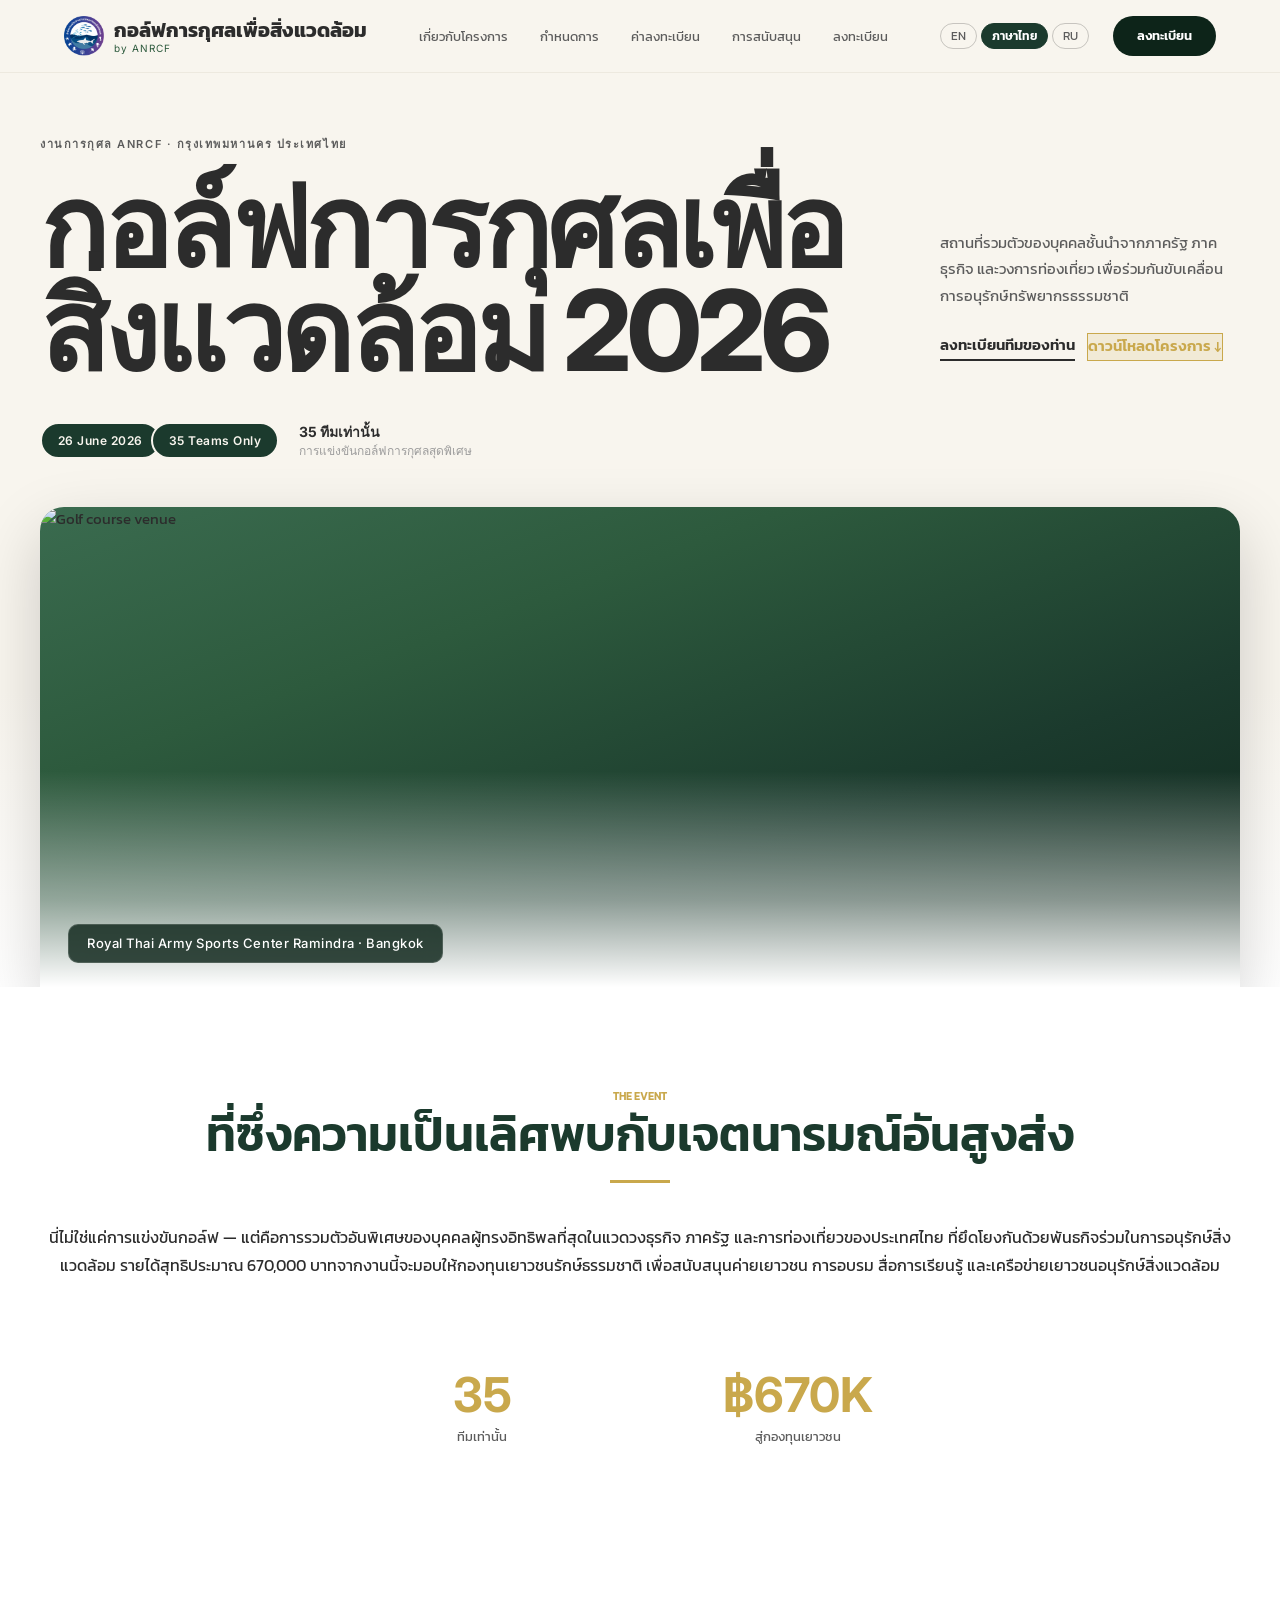
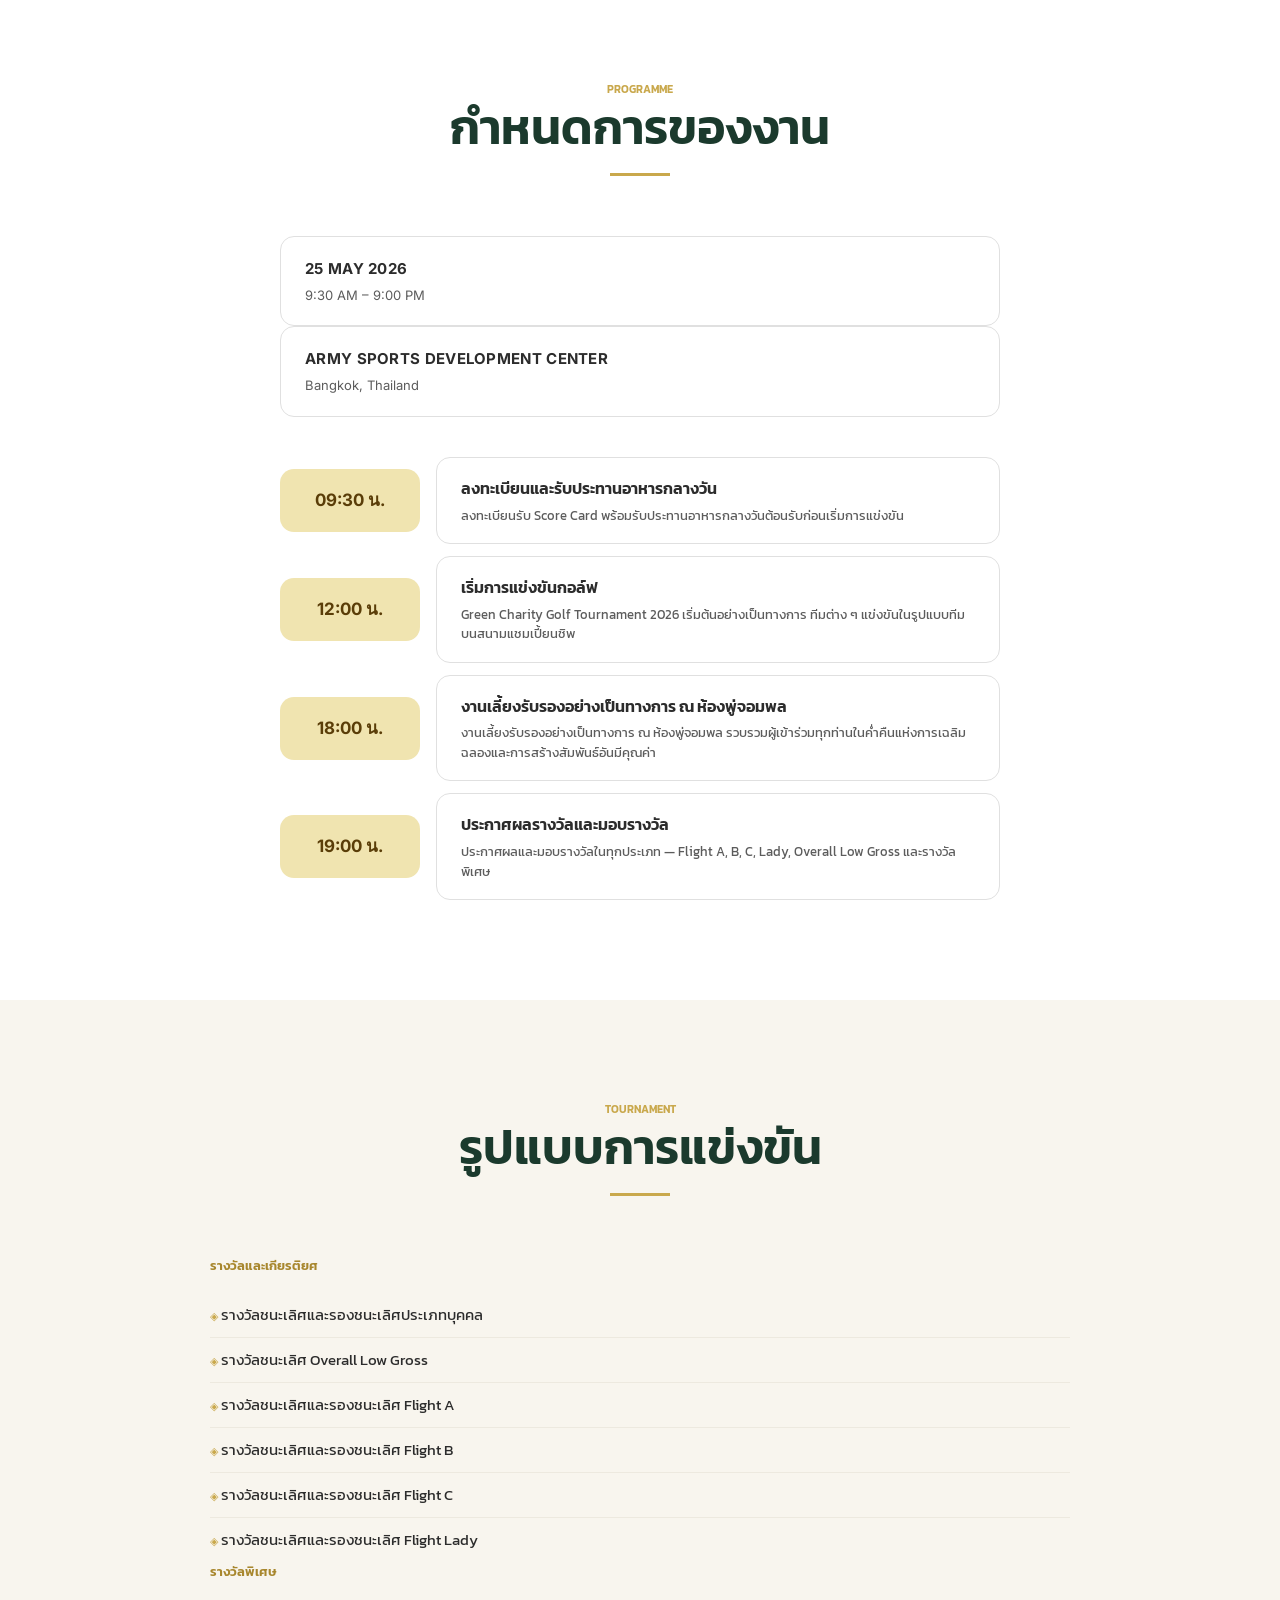
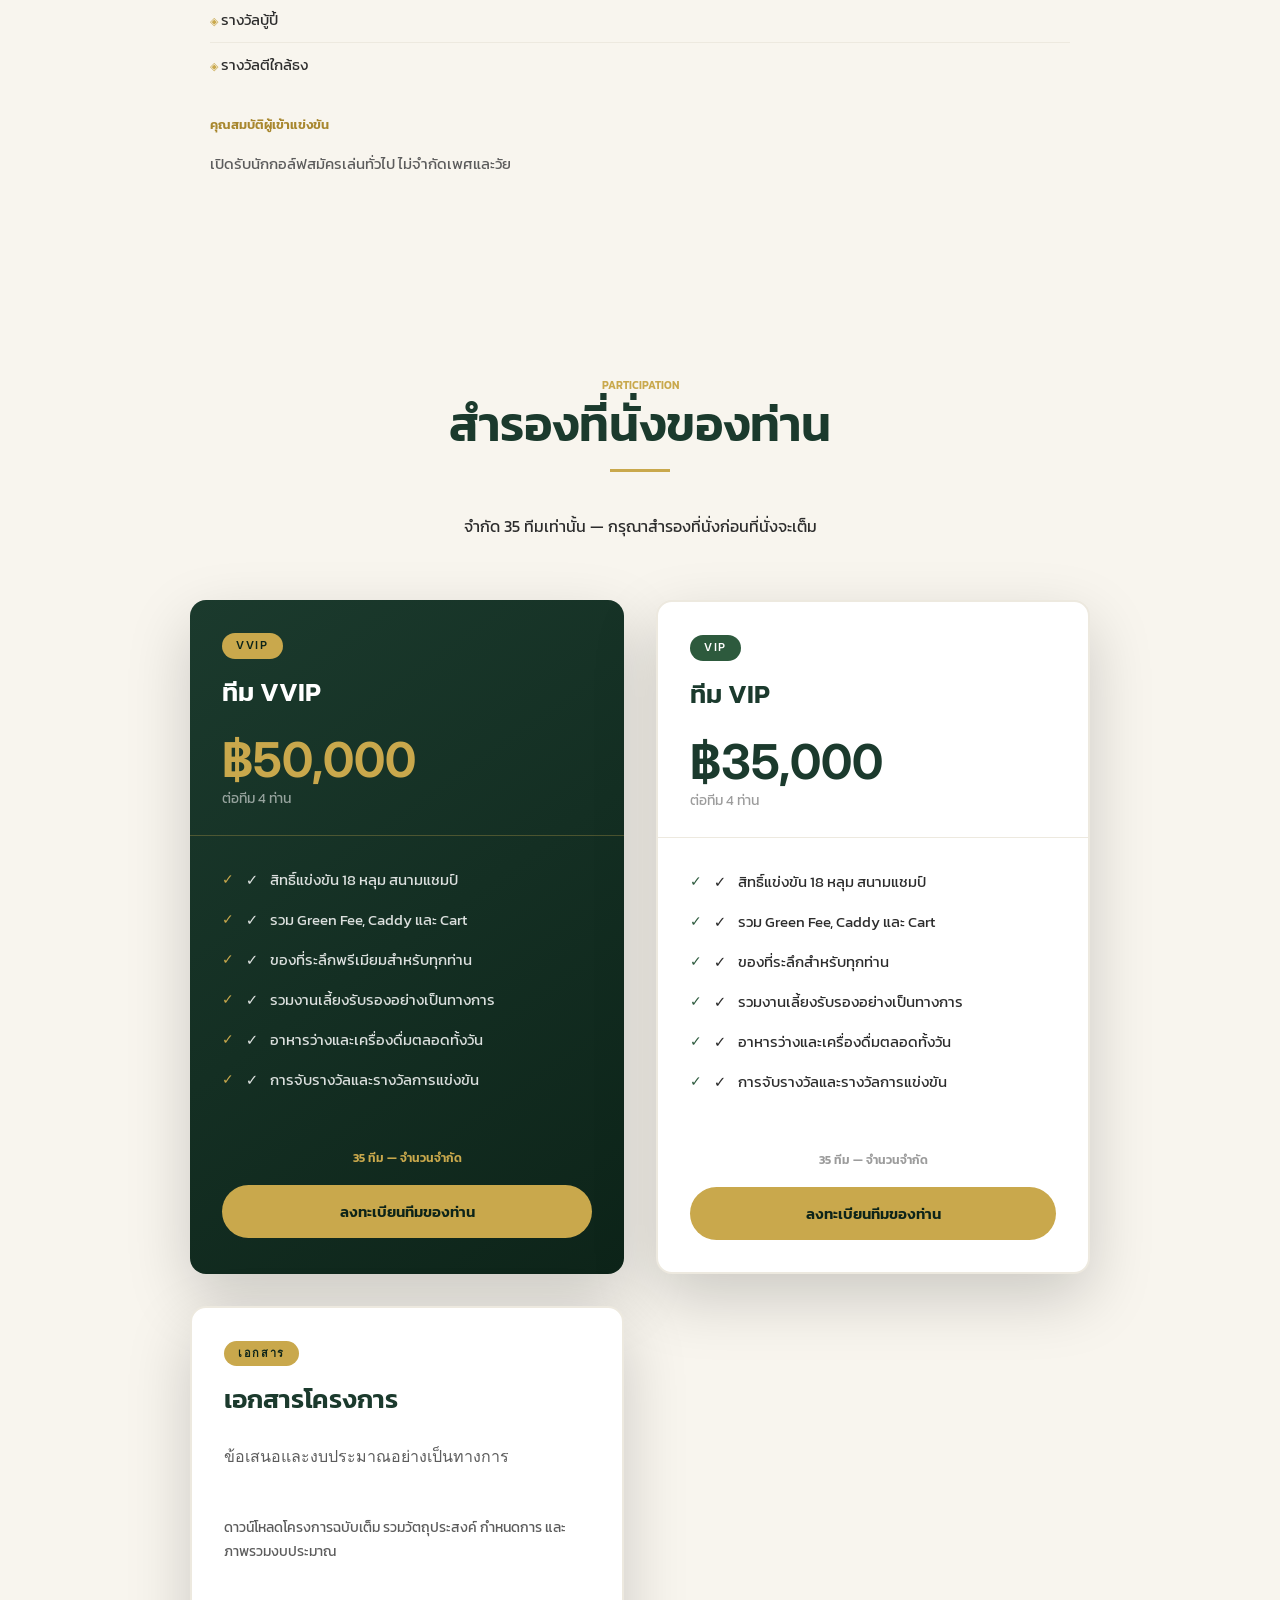
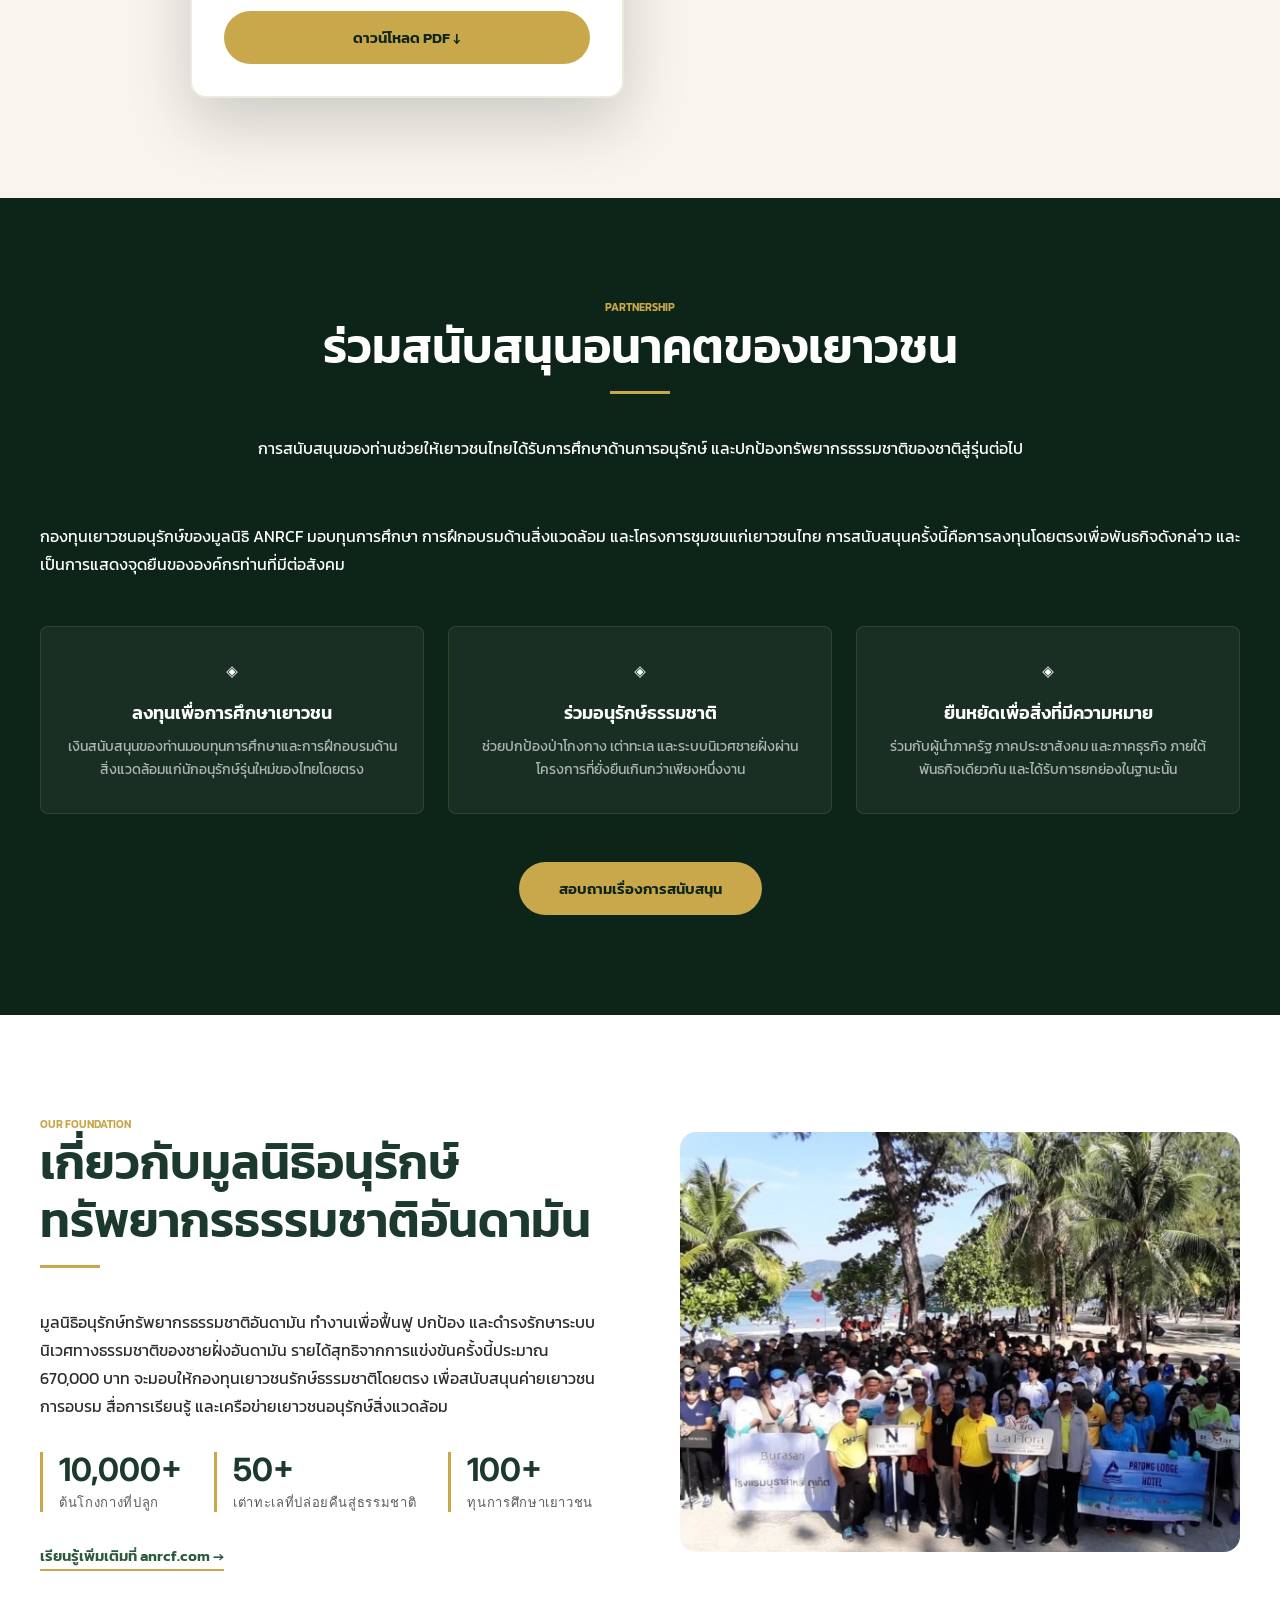
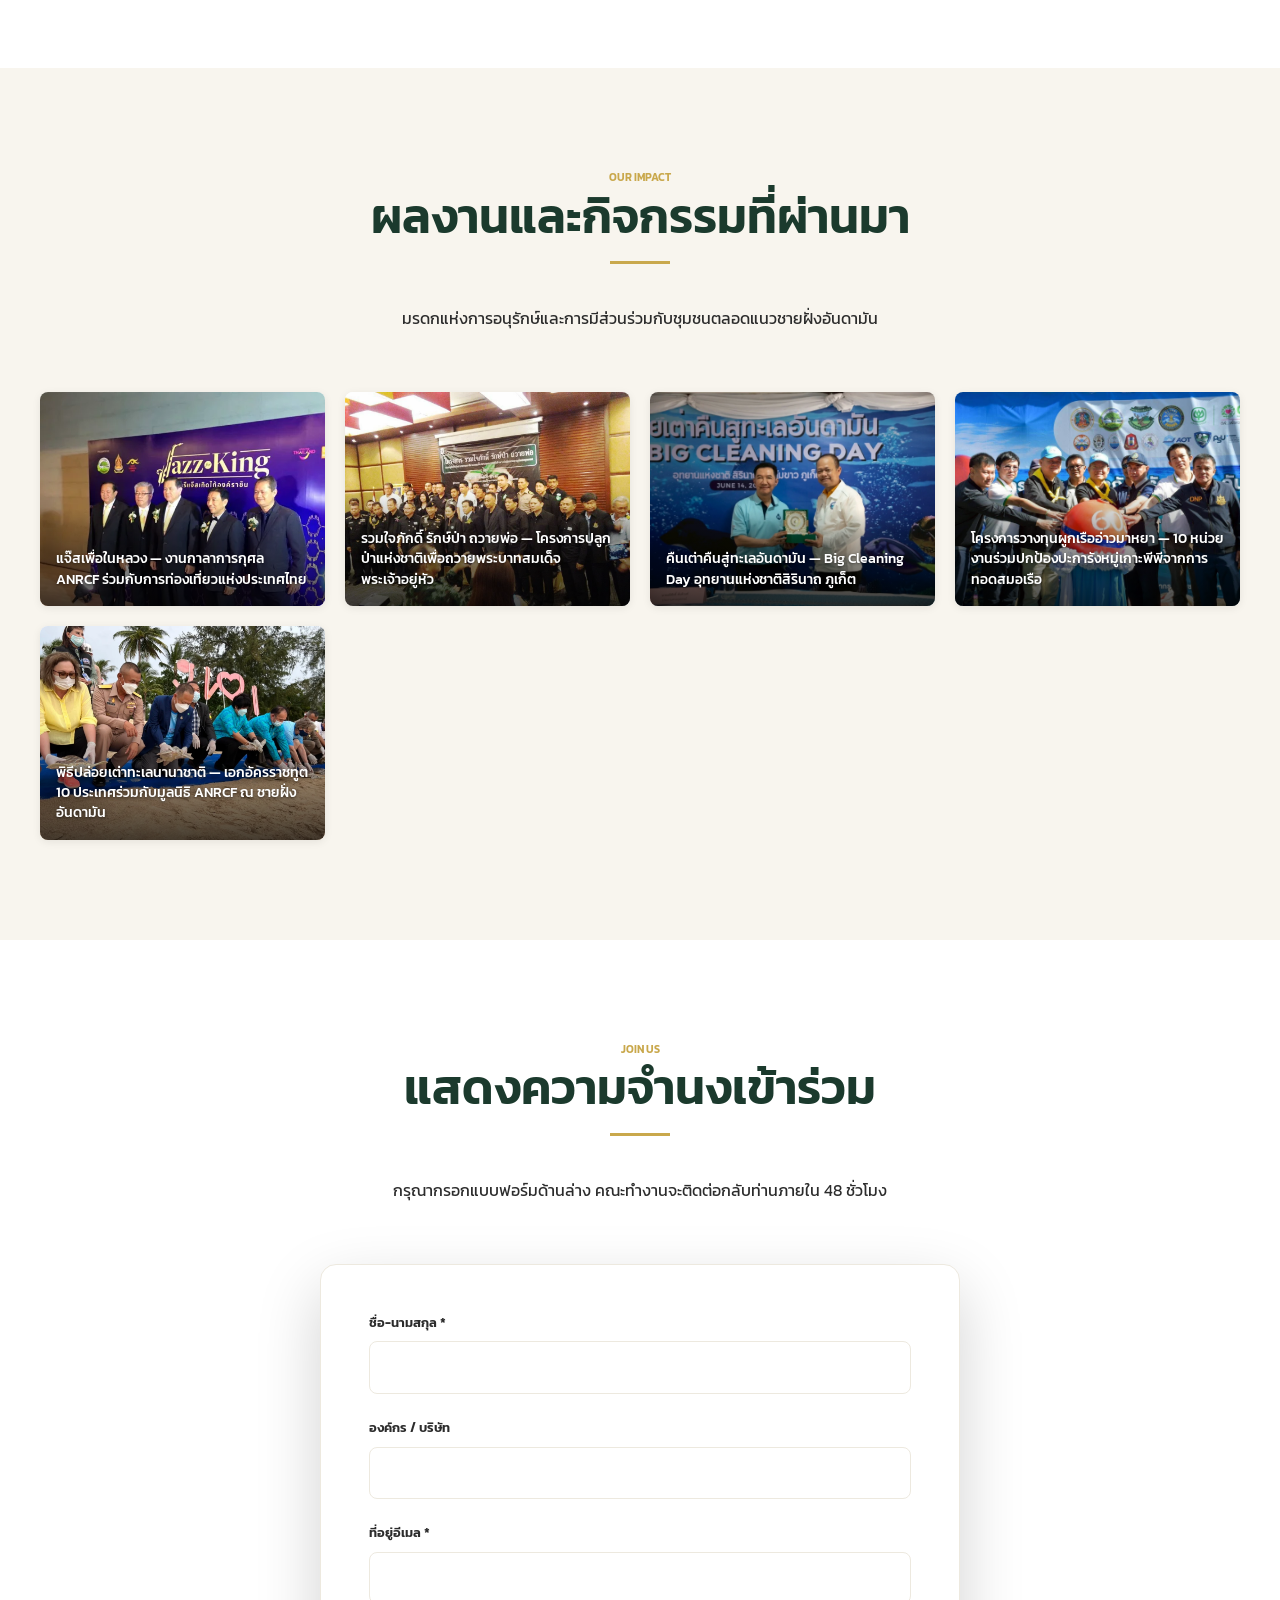
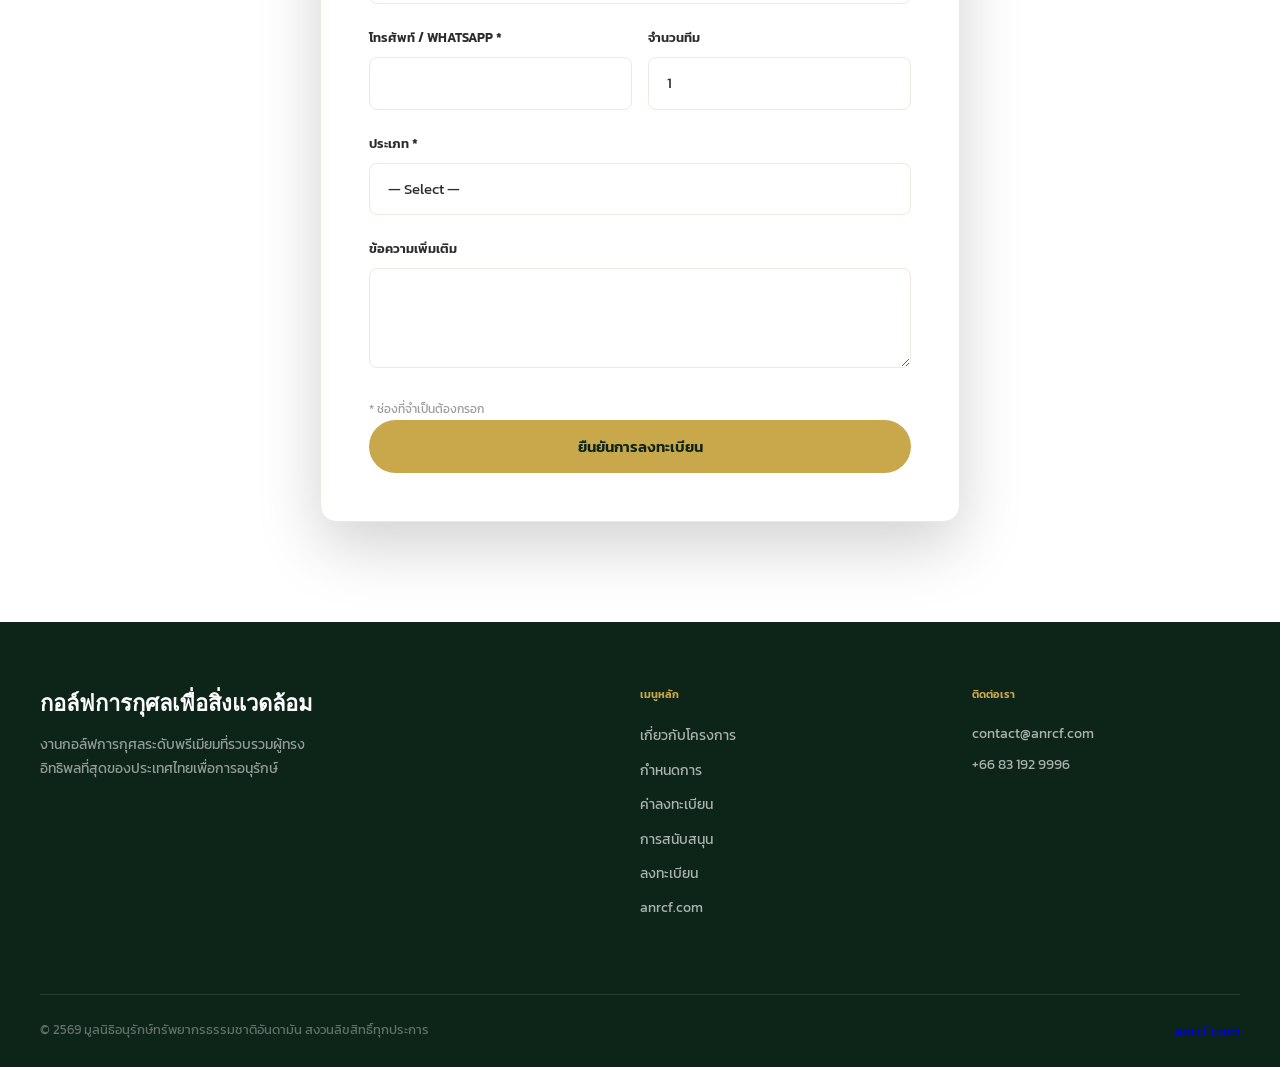
==== commit 7c2c12d3: "Reframe sponsorship section around charity mission, remove pricing card Shift tone from brand/networ" ====
--- a/outputs/website/index.html
+++ b/outputs/website/index.html
@@ -324,19 +324,6 @@
           </div>
         </div>
 
-        <div style="display:grid;grid-template-columns:repeat(3,1fr);gap:24px;margin:24px 0 0;">
-          <div></div>
-          <div class="sponsor-tier-card sponsor-tier-platinum">
-            <div class="sponsor-tier-badge" data-i18n="sponsor.tier1.badge">Tournament Sponsor</div>
-            <div class="sponsor-tier-price" data-i18n="sponsor.tier1.price">฿200,000</div>
-            <div class="sponsor-tier-slots" data-i18n="sponsor.tier1.slots">10 sponsors available</div>
-            <ul class="sponsor-tier-benefits">
-              <li data-i18n="sponsor.tier1.b1">Premier logo on all event materials</li>
-              <li data-i18n="sponsor.tier1.b2">VIP table at gala dinner</li>
-              <li data-i18n="sponsor.tier1.b3">Souvenir presented at ceremony</li>
-            </ul>
-          </div>
-        </div>
         <div style="text-align:center;margin-top:40px;">
           <a href="#register" class="btn-primary" data-i18n="sponsor.cta">Enquire About Sponsorship</a>
         </div>
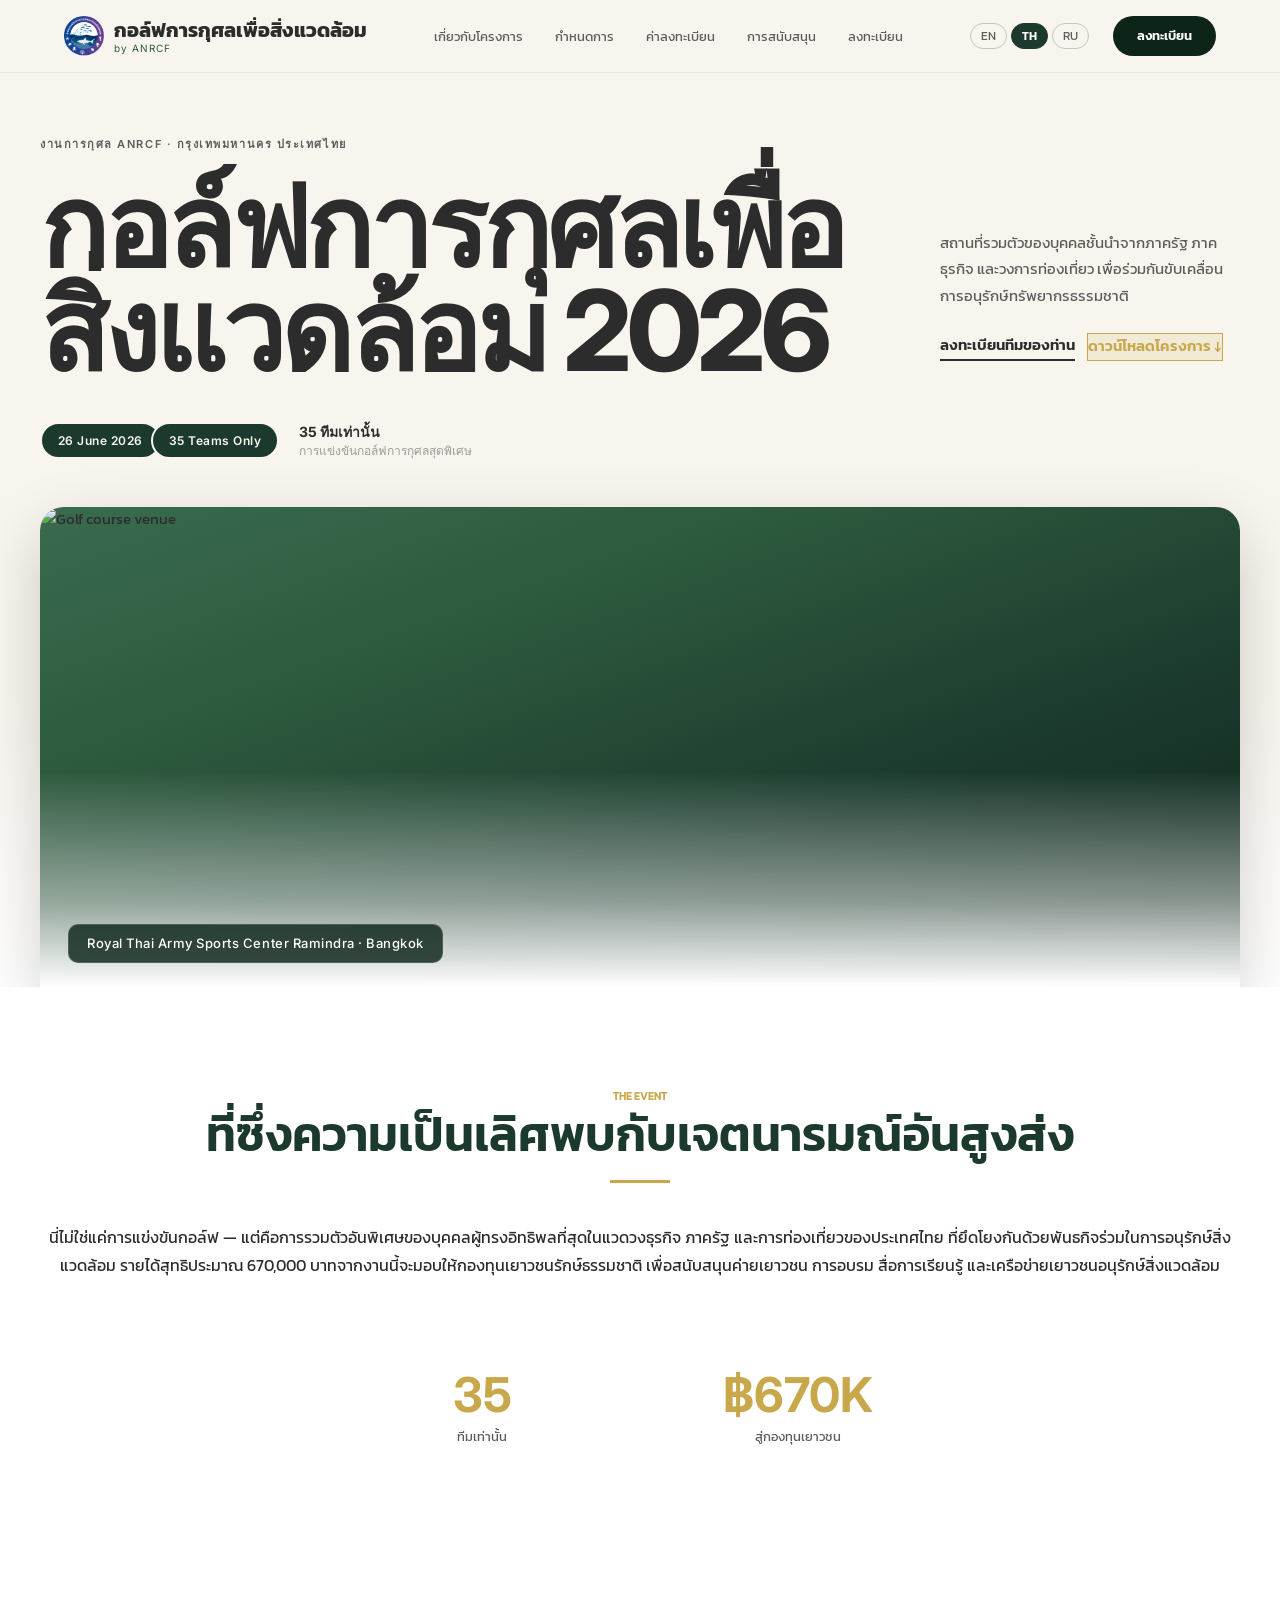
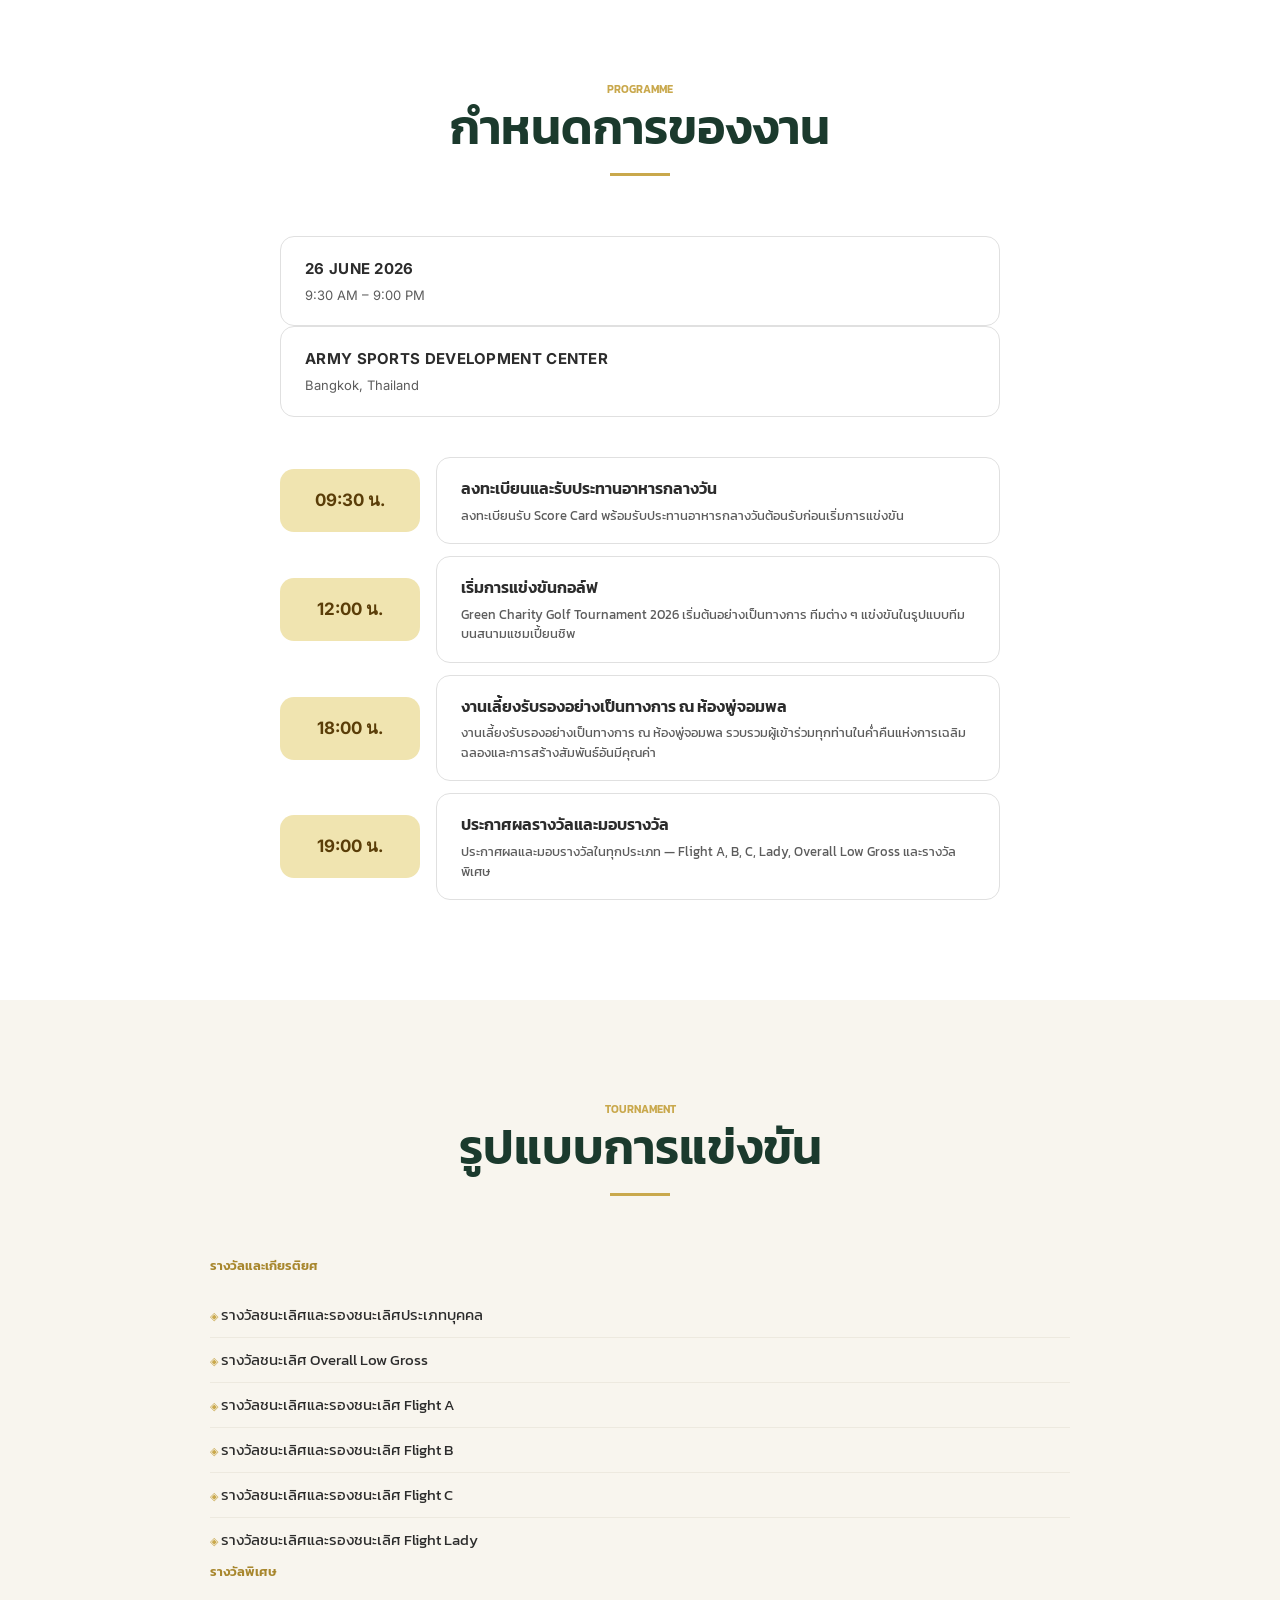
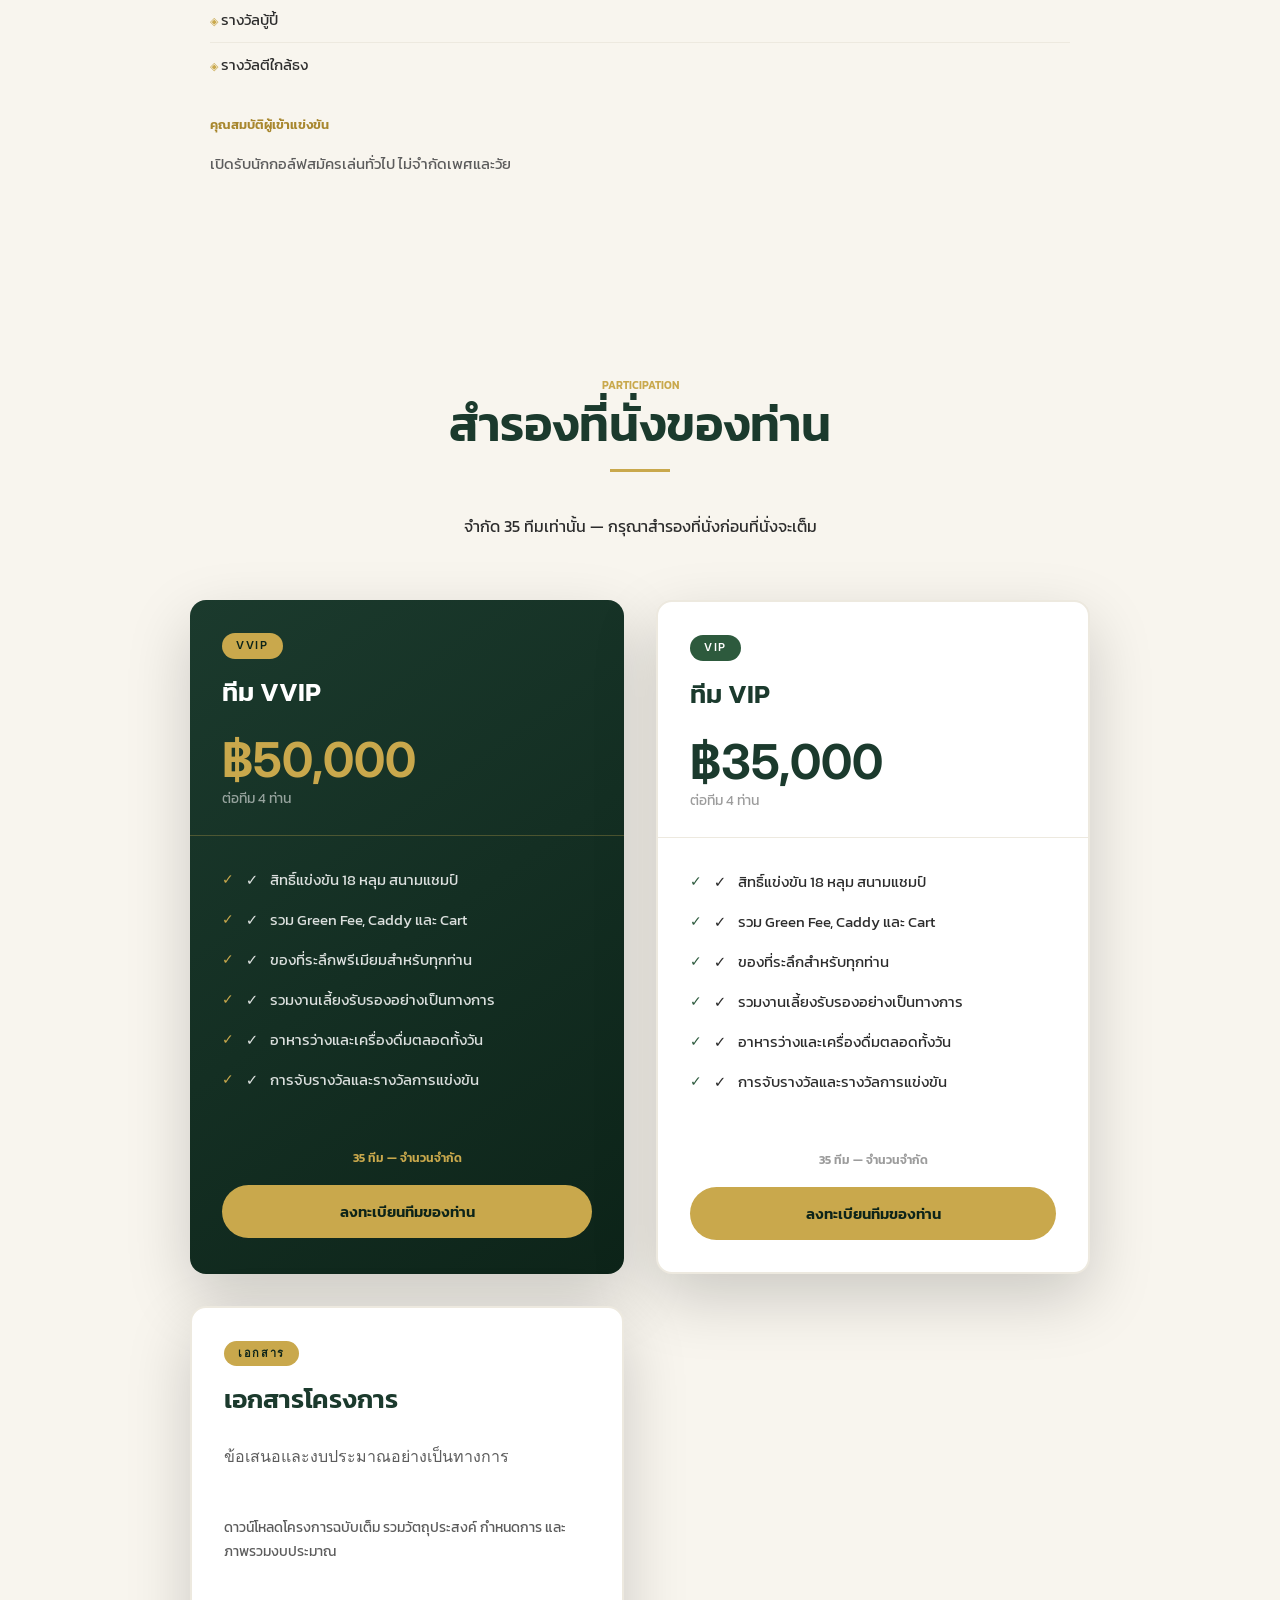
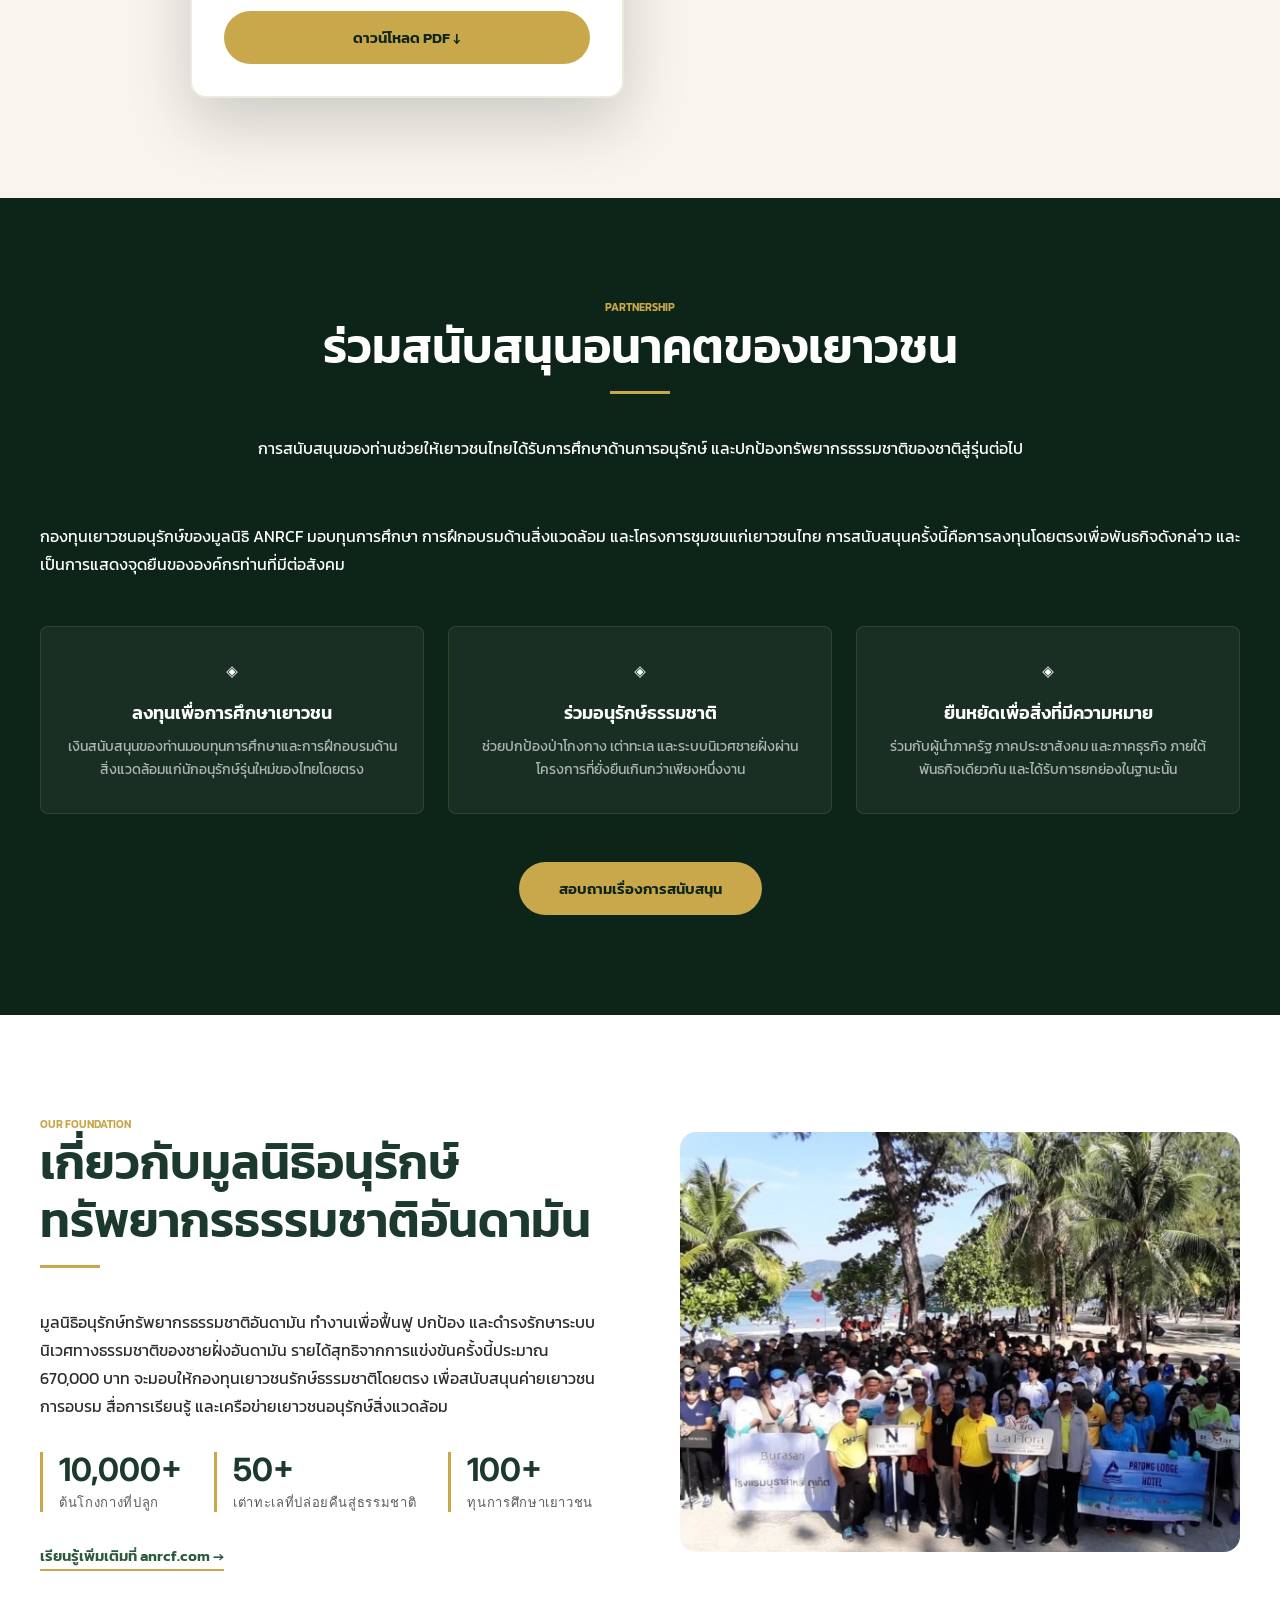
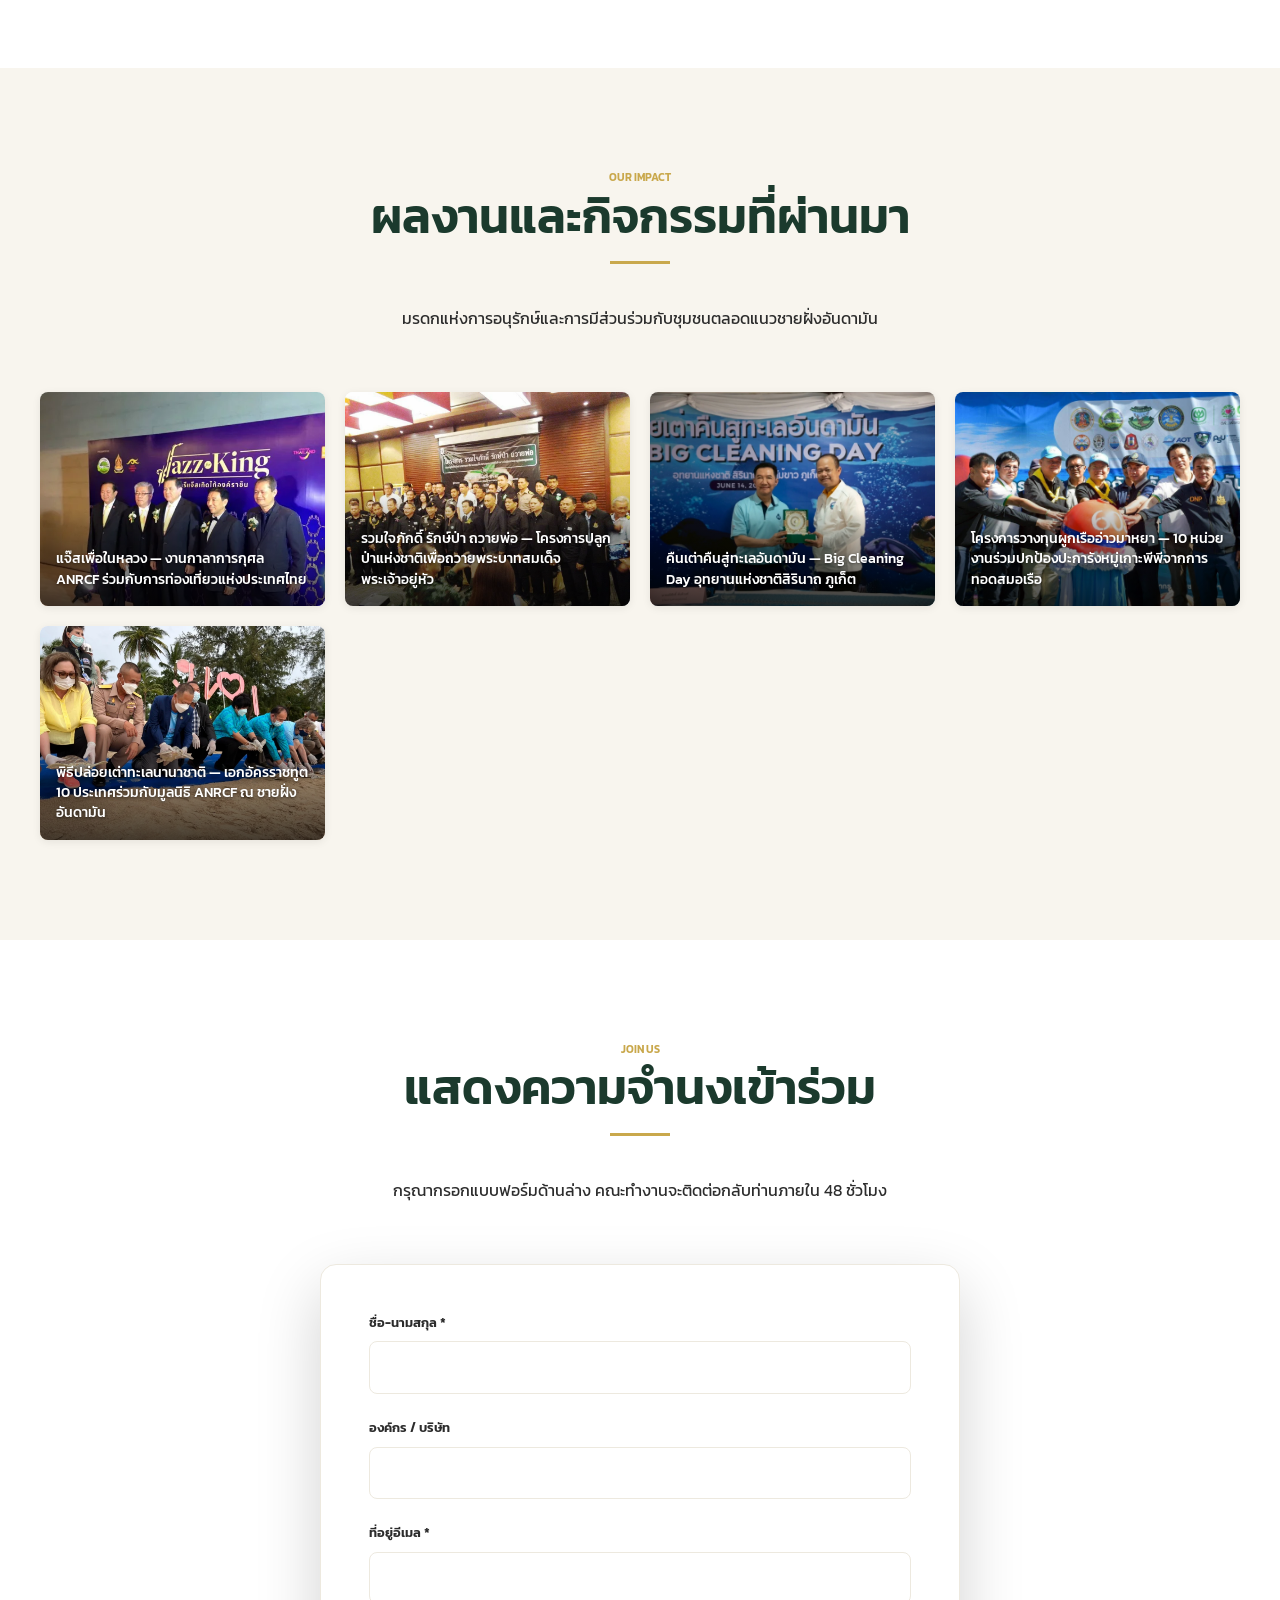
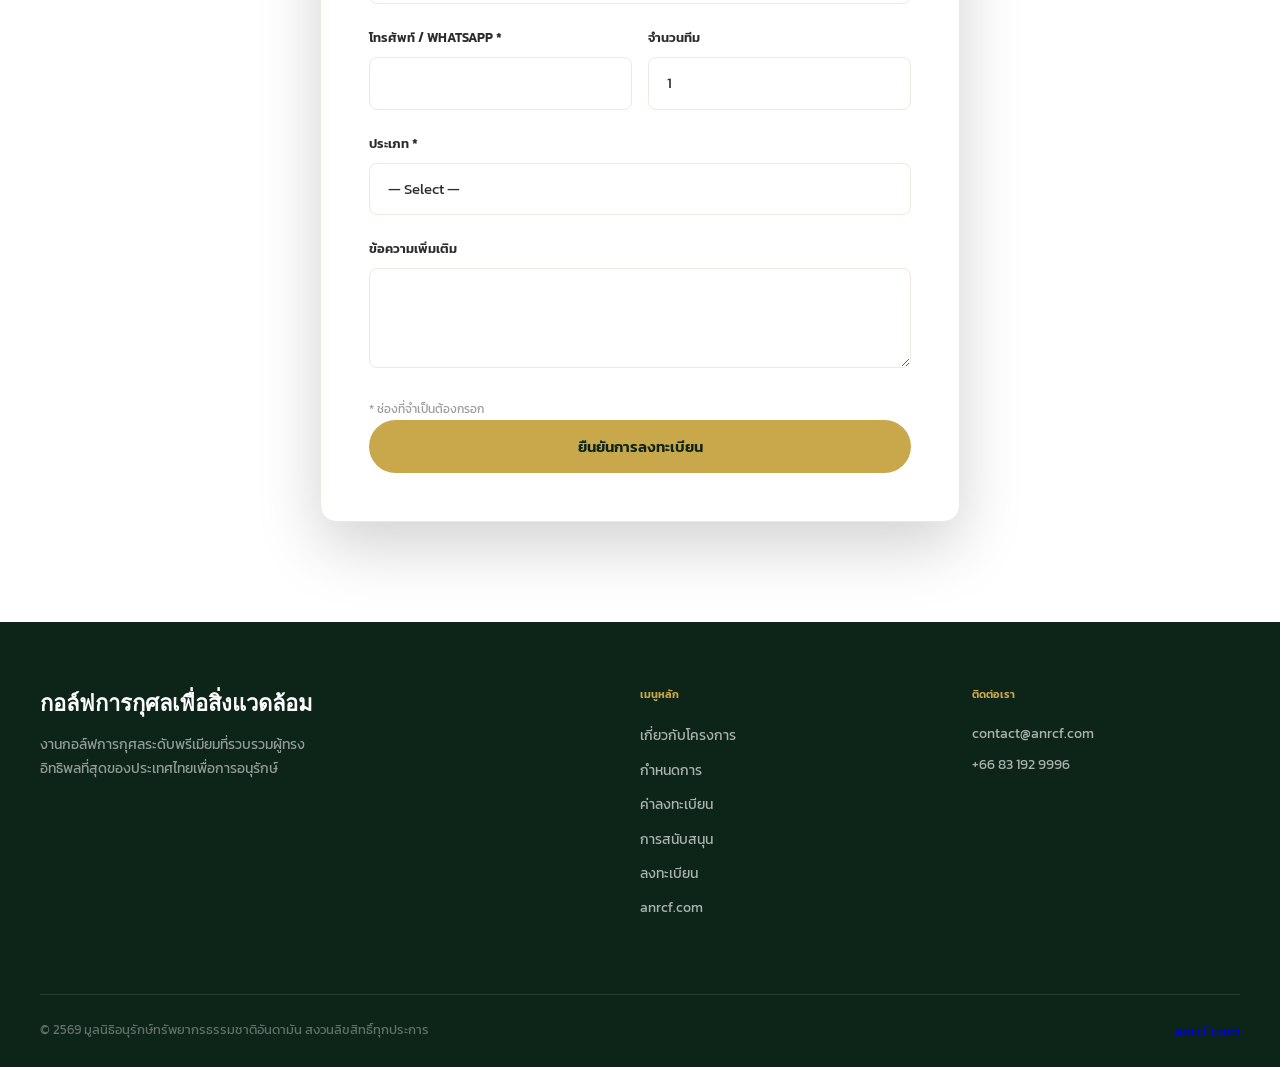
==== commit c3e05025: "Fix event date to 26 June 2026 and simplify language buttons to EN/TH/RU Co-Authored-By: Claude Sonn" ====
--- a/outputs/website/index.html
+++ b/outputs/website/index.html
@@ -35,7 +35,7 @@
       <div class="nav-right">
         <div class="lang-switcher">
           <button class="lang-btn active" data-lang="en">EN</button>
-          <button class="lang-btn" data-lang="th">ภาษาไทย</button>
+          <button class="lang-btn" data-lang="th">TH</button>
           <button class="lang-btn" data-lang="ru">RU</button>
         </div>
         <a href="#register" class="btn-nav" data-i18n="nav.cta">Reserve Your Place</a>
@@ -122,7 +122,7 @@
 
         <div class="agenda-info-bar fade-in-up">
           <div class="agenda-info-cell">
-            <strong>25 MAY 2026</strong>
+            <strong>26 JUNE 2026</strong>
             <span>9:30 AM – 9:00 PM</span>
           </div>
           <div class="agenda-info-cell">
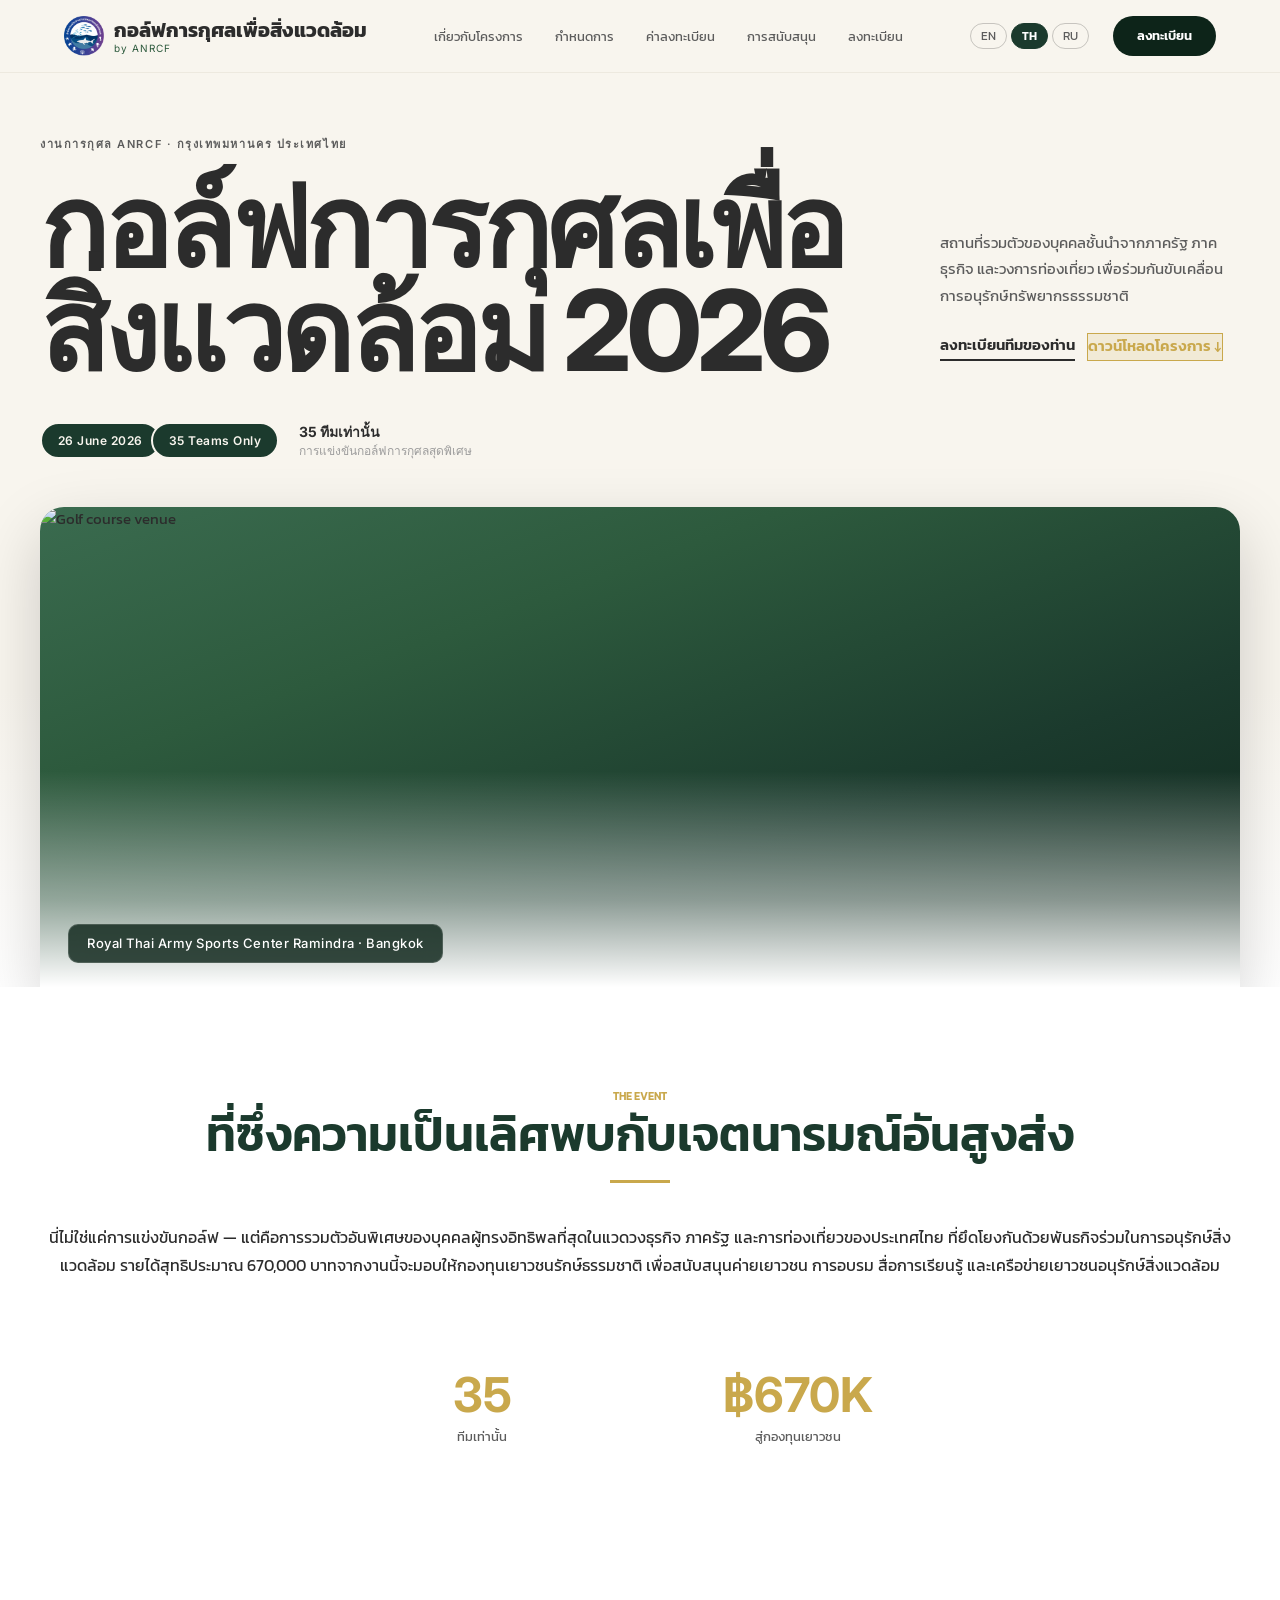
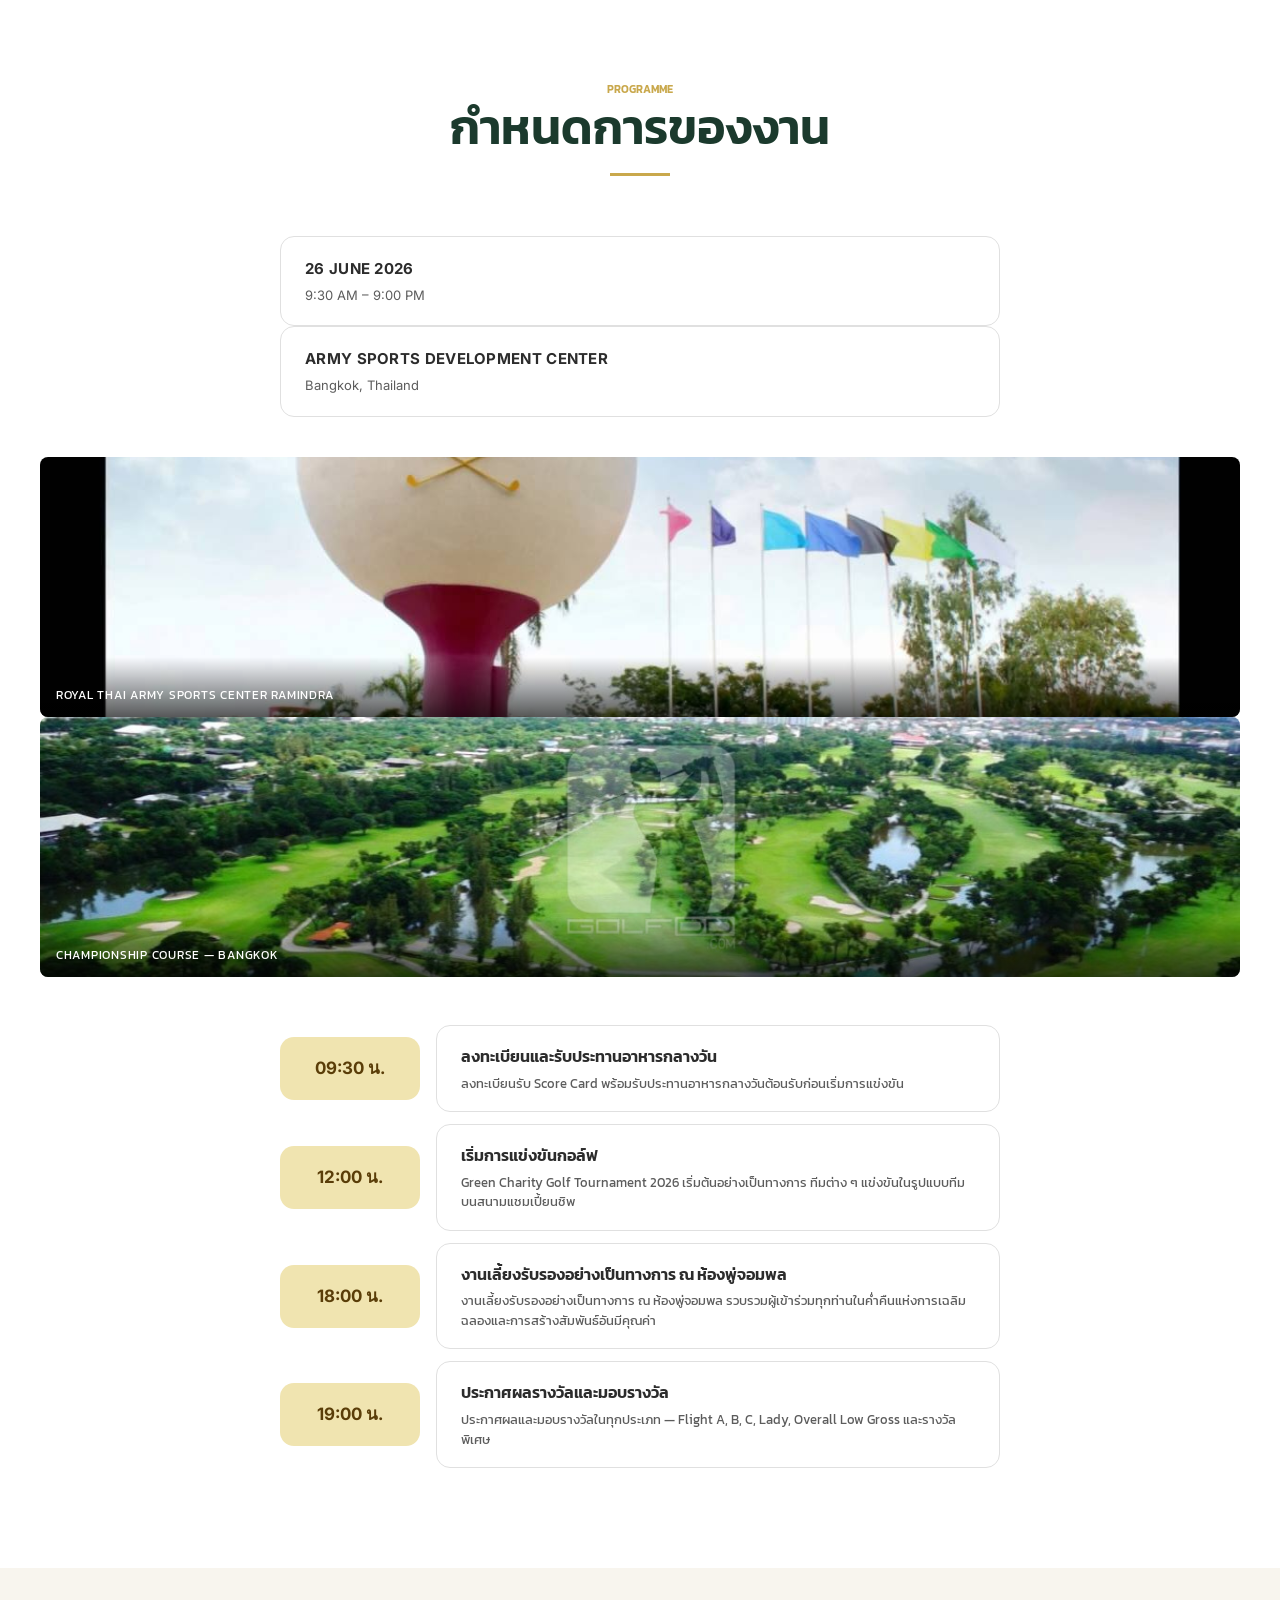
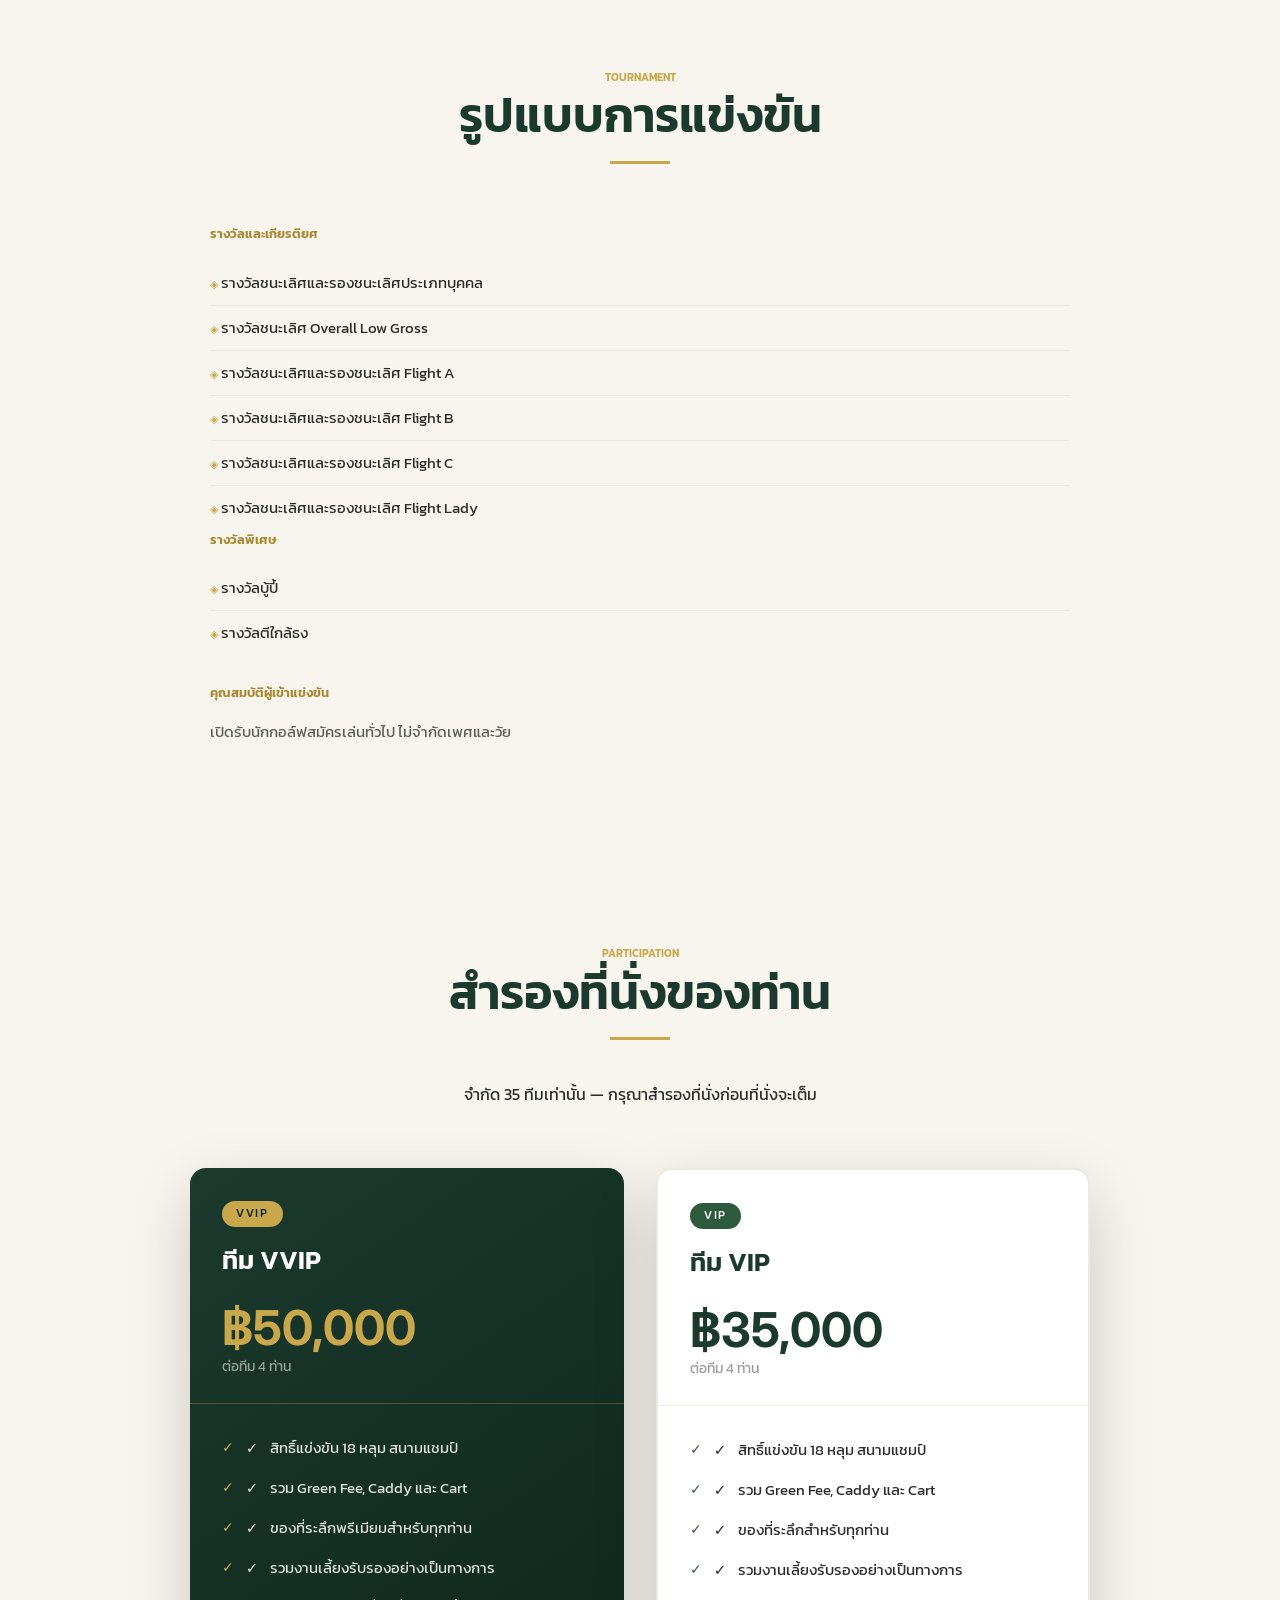
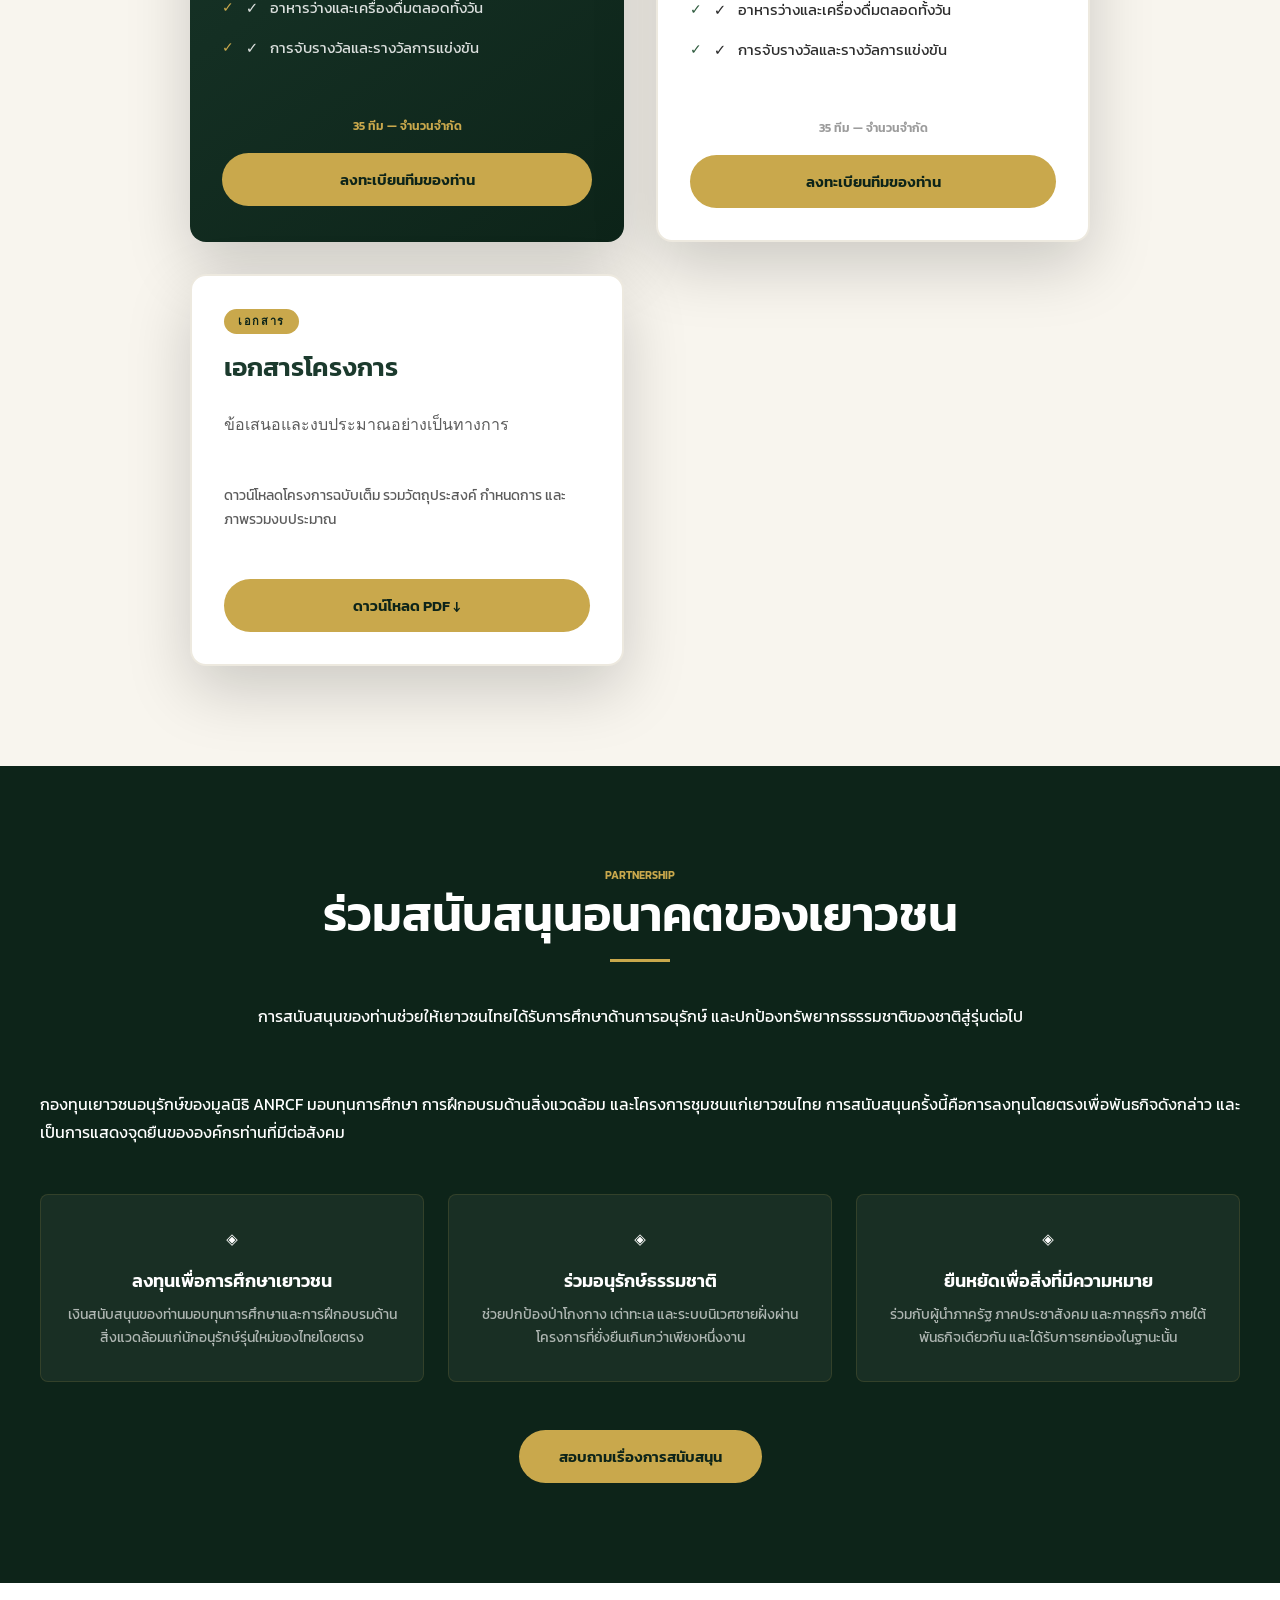
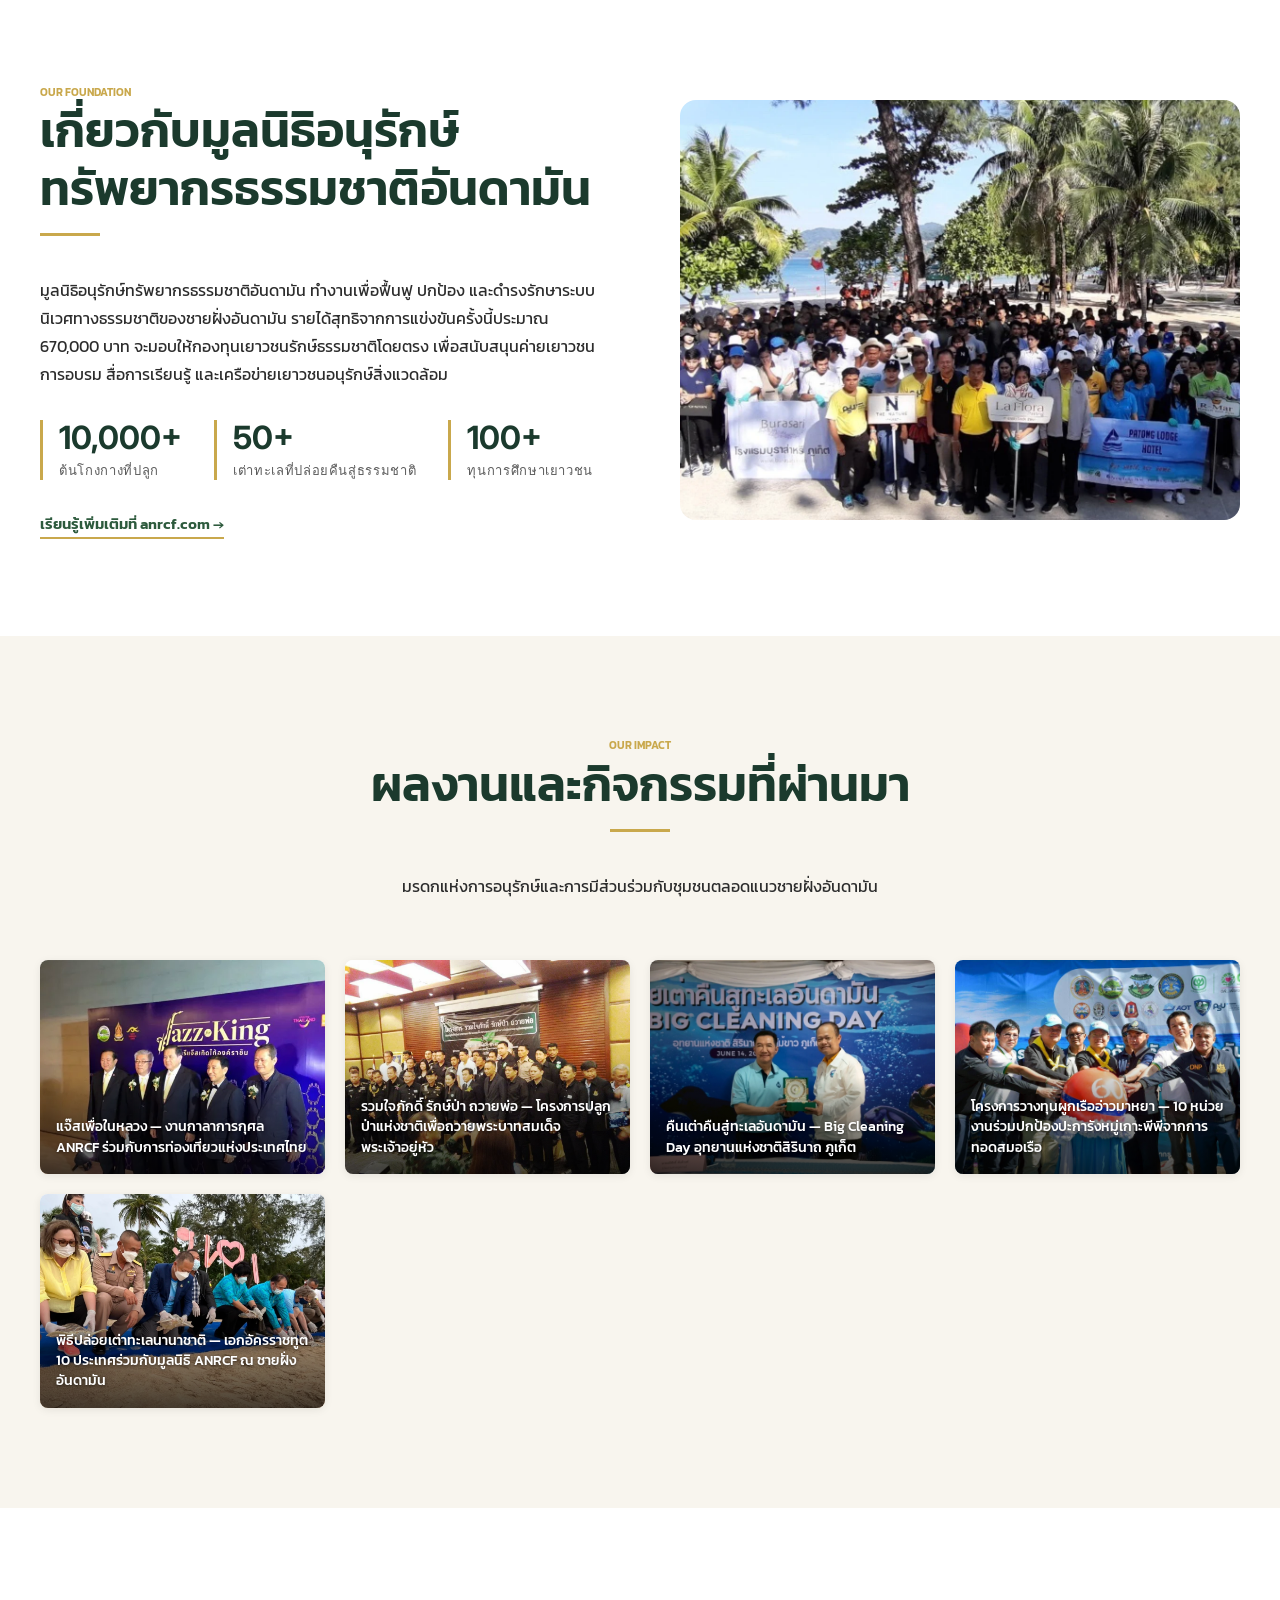
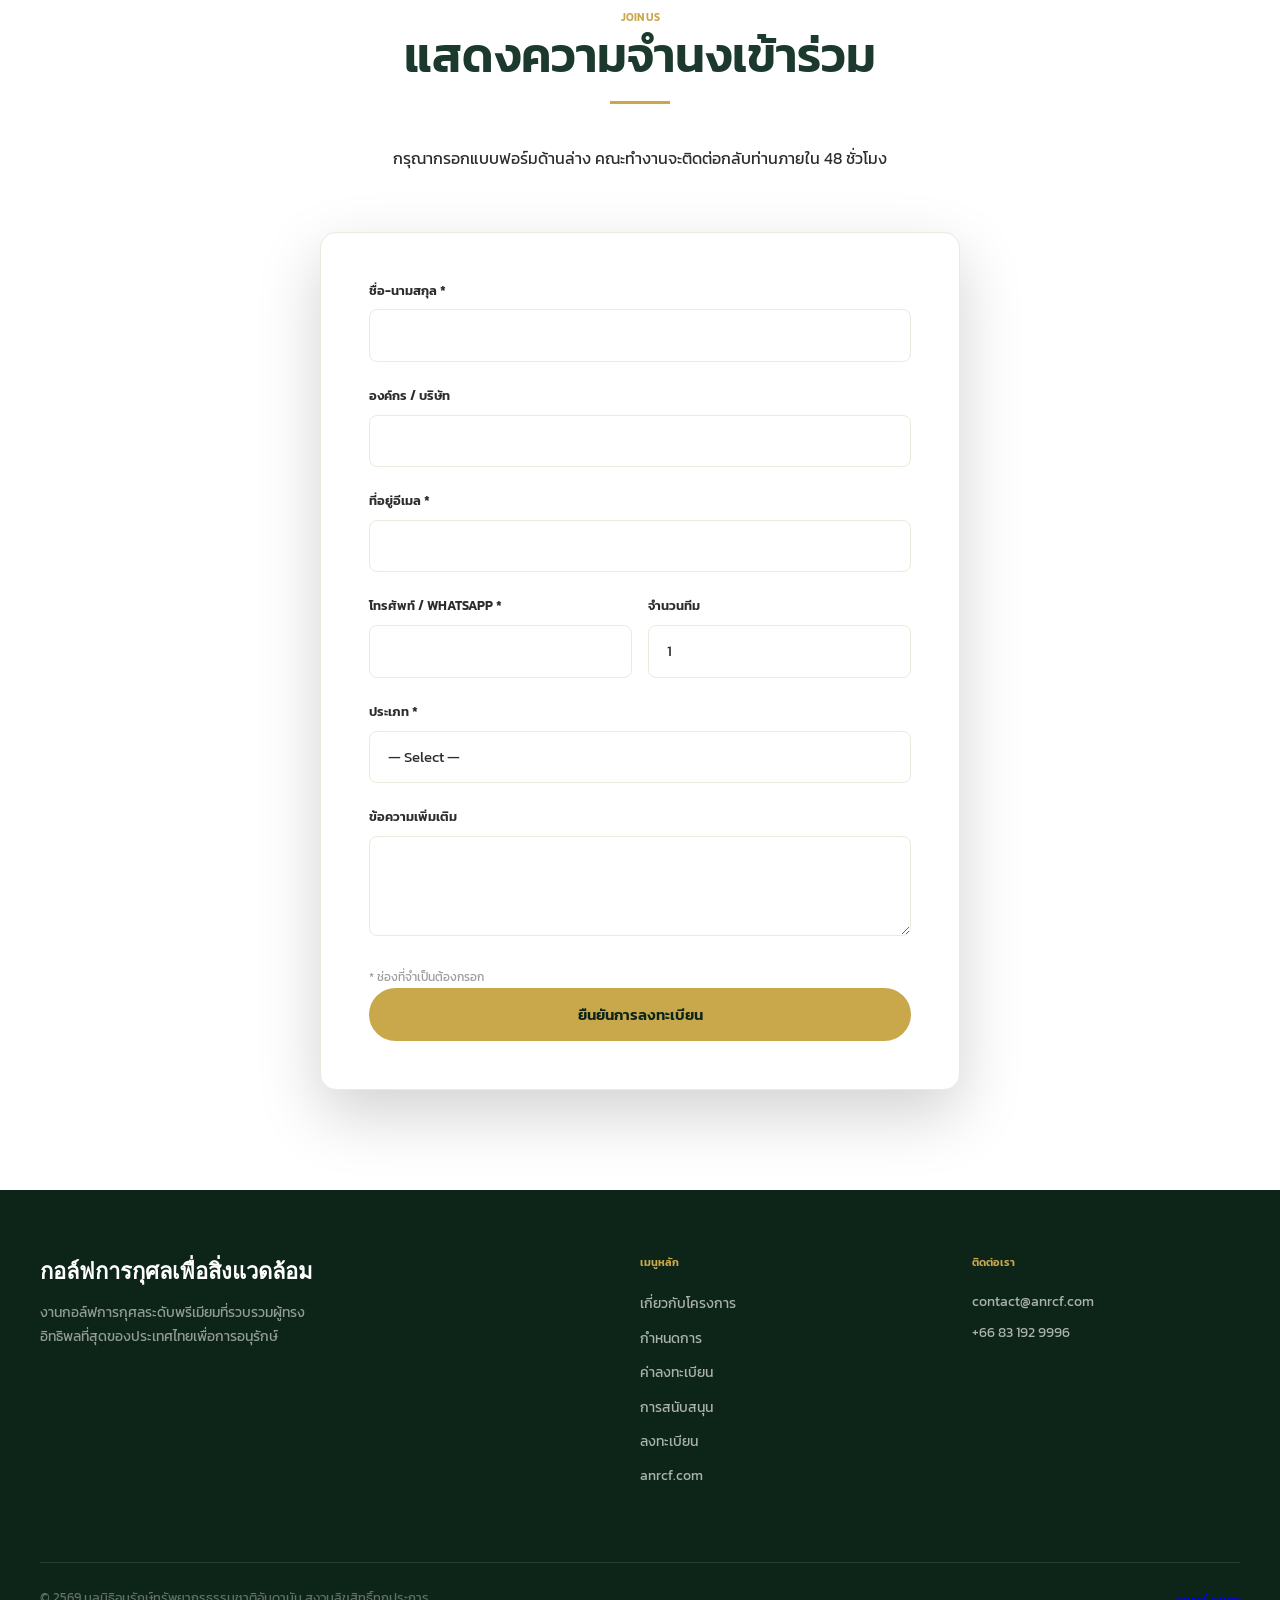
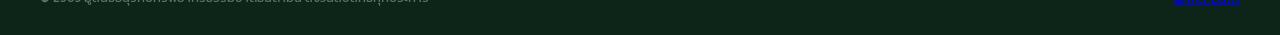
==== commit 4dd3aa9f: "Add venue photos to Programme section Two-column photo pair showing the course entrance and aerial v" ====
--- a/outputs/website/index.html
+++ b/outputs/website/index.html
@@ -131,6 +131,17 @@
           </div>
         </div>
 
+        <div class="venue-photos fade-in-up">
+          <figure class="venue-photo-item">
+            <img src="royal-army-golf-front.jpg" alt="Royal Thai Army Sports Center Ramindra entrance" loading="lazy">
+            <figcaption>Royal Thai Army Sports Center Ramindra</figcaption>
+          </figure>
+          <figure class="venue-photo-item">
+            <img src="real-image-of-golf.jpg" alt="Aerial view of the golf course" loading="lazy">
+            <figcaption>Championship Course — Bangkok</figcaption>
+          </figure>
+        </div>
+
         <div class="agenda-list">
 
           <div class="agenda-row" data-agenda-index="0">
--- a/outputs/website/style.css
+++ b/outputs/website/style.css
@@ -780,6 +780,42 @@
   color: var(--text-mid);
 }
 
+/* Venue photos */
+.venue-photos {
+  display: grid;
+  grid-template-columns: 1fr 1fr;
+  gap: 16px;
+  margin: 40px 0 48px;
+}
+.venue-photo-item {
+  margin: 0;
+  position: relative;
+  overflow: hidden;
+  border-radius: 8px;
+}
+.venue-photo-item img {
+  width: 100%;
+  height: 260px;
+  object-fit: cover;
+  display: block;
+  transition: transform 0.4s ease;
+}
+.venue-photo-item:hover img {
+  transform: scale(1.03);
+}
+.venue-photo-item figcaption {
+  position: absolute;
+  bottom: 0;
+  left: 0;
+  right: 0;
+  background: linear-gradient(transparent, rgba(0,0,0,0.65));
+  color: #fff;
+  font-size: 0.78rem;
+  letter-spacing: 0.06em;
+  text-transform: uppercase;
+  padding: 28px 16px 12px;
+}
+
 /* Agenda rows */
 .agenda-list {
   max-width: 720px;
@@ -2154,6 +2190,12 @@
   /* Agenda — stack on mobile */
   .agenda-info-bar {
     grid-template-columns: 1fr;
+  }
+  .venue-photos {
+    grid-template-columns: 1fr;
+  }
+  .venue-photo-item img {
+    height: 200px;
   }
 
   .agenda-row {
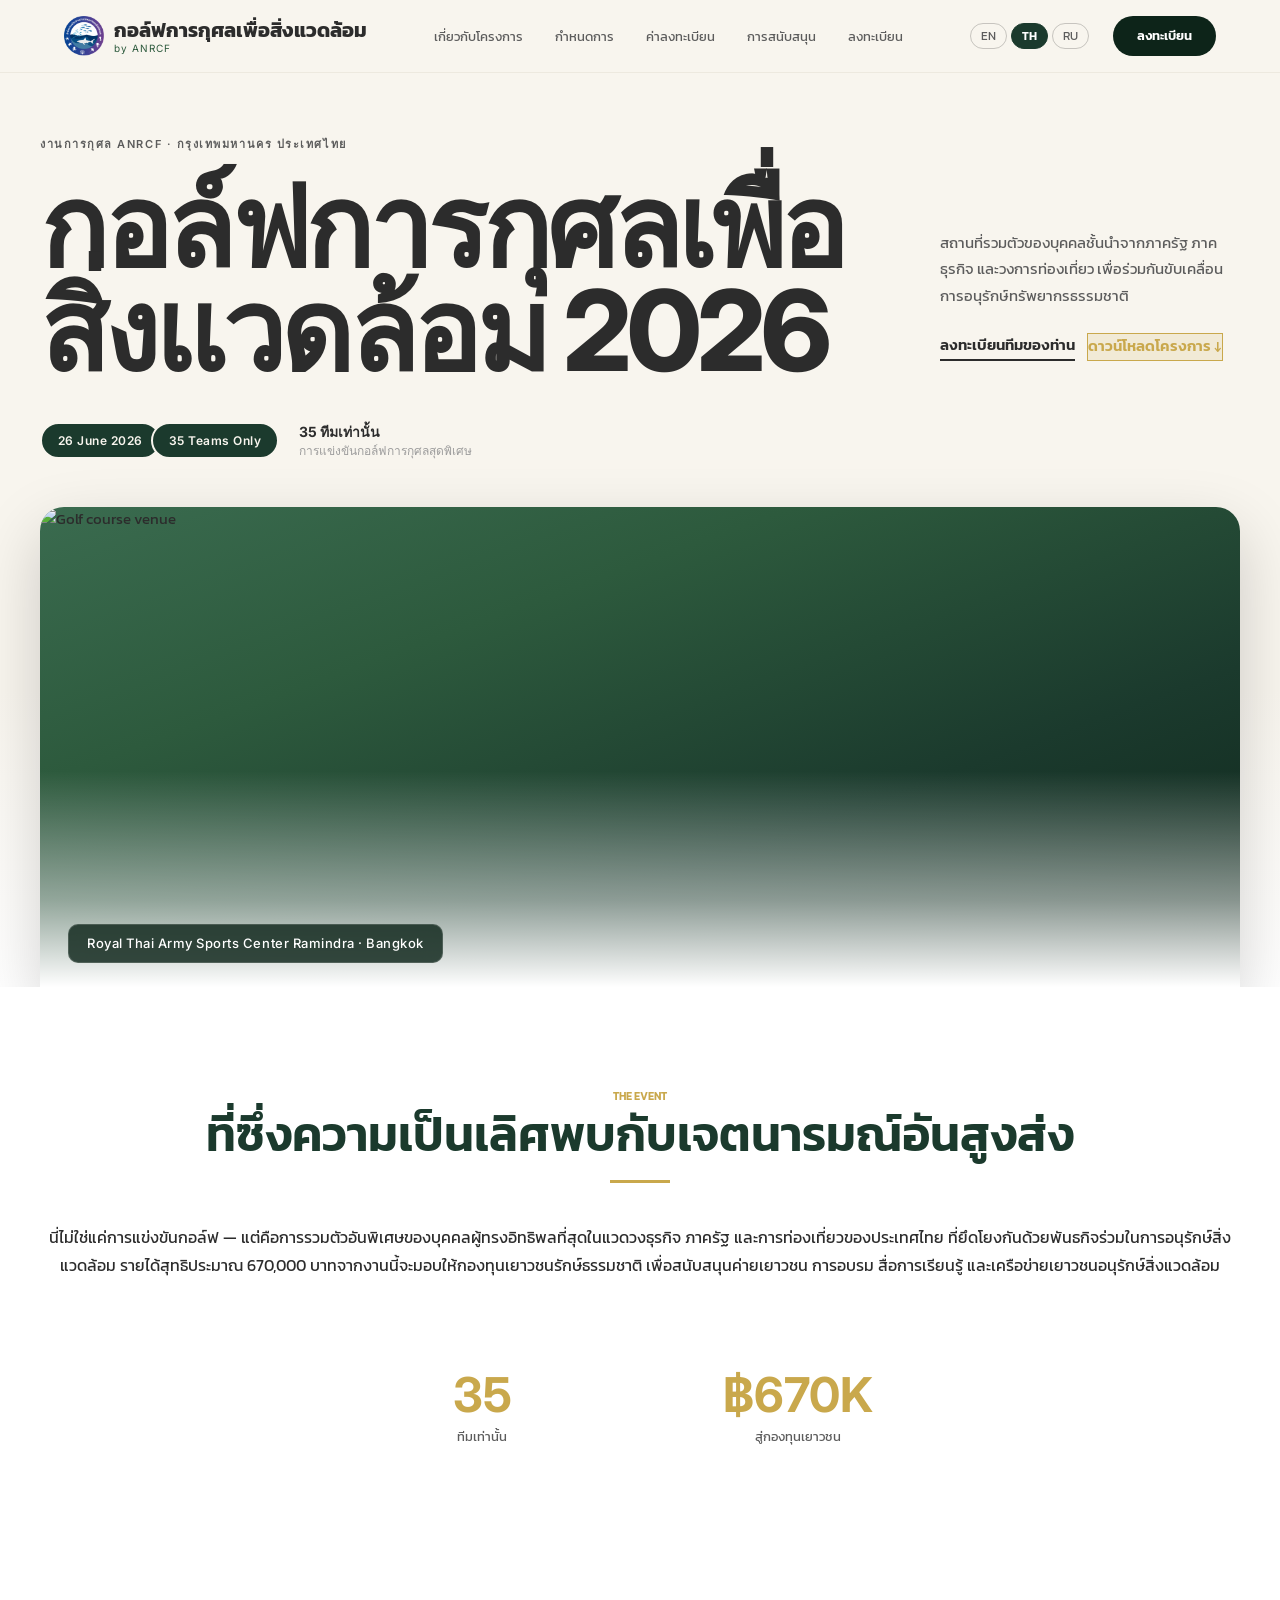
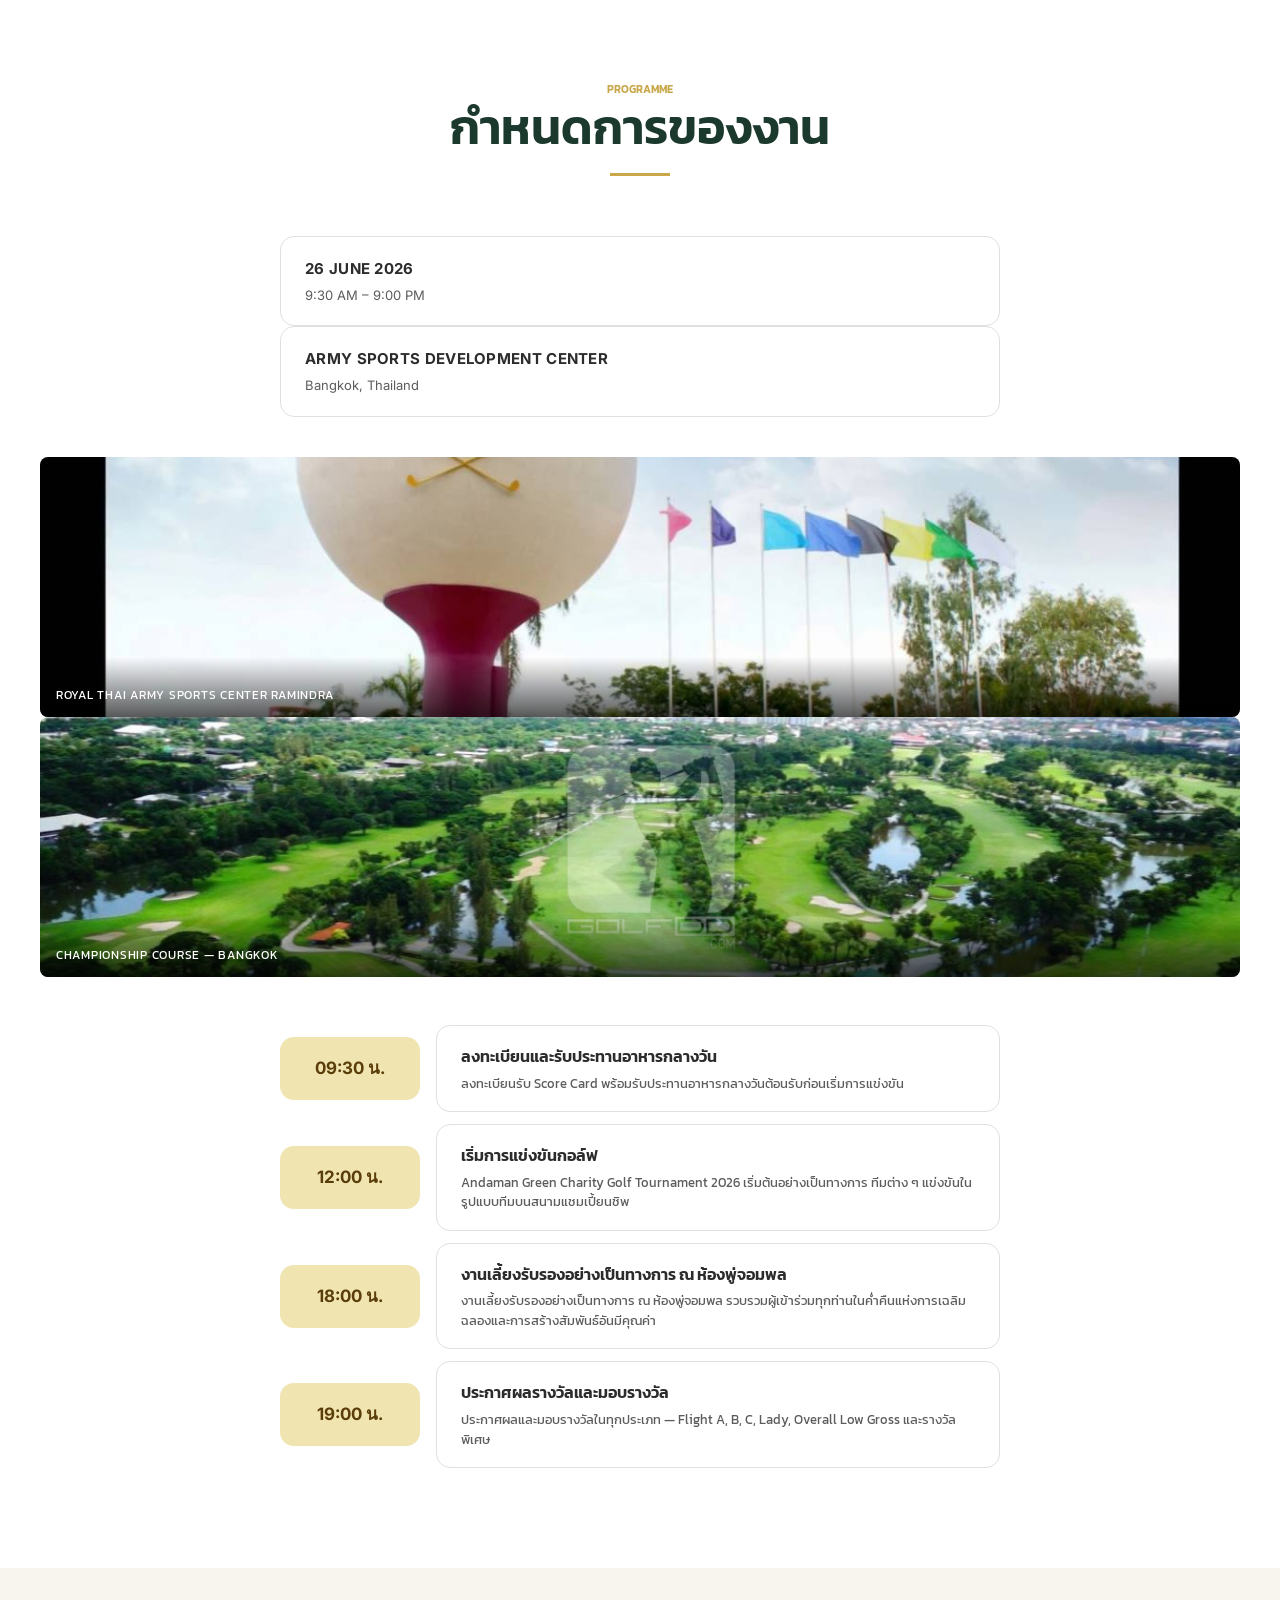
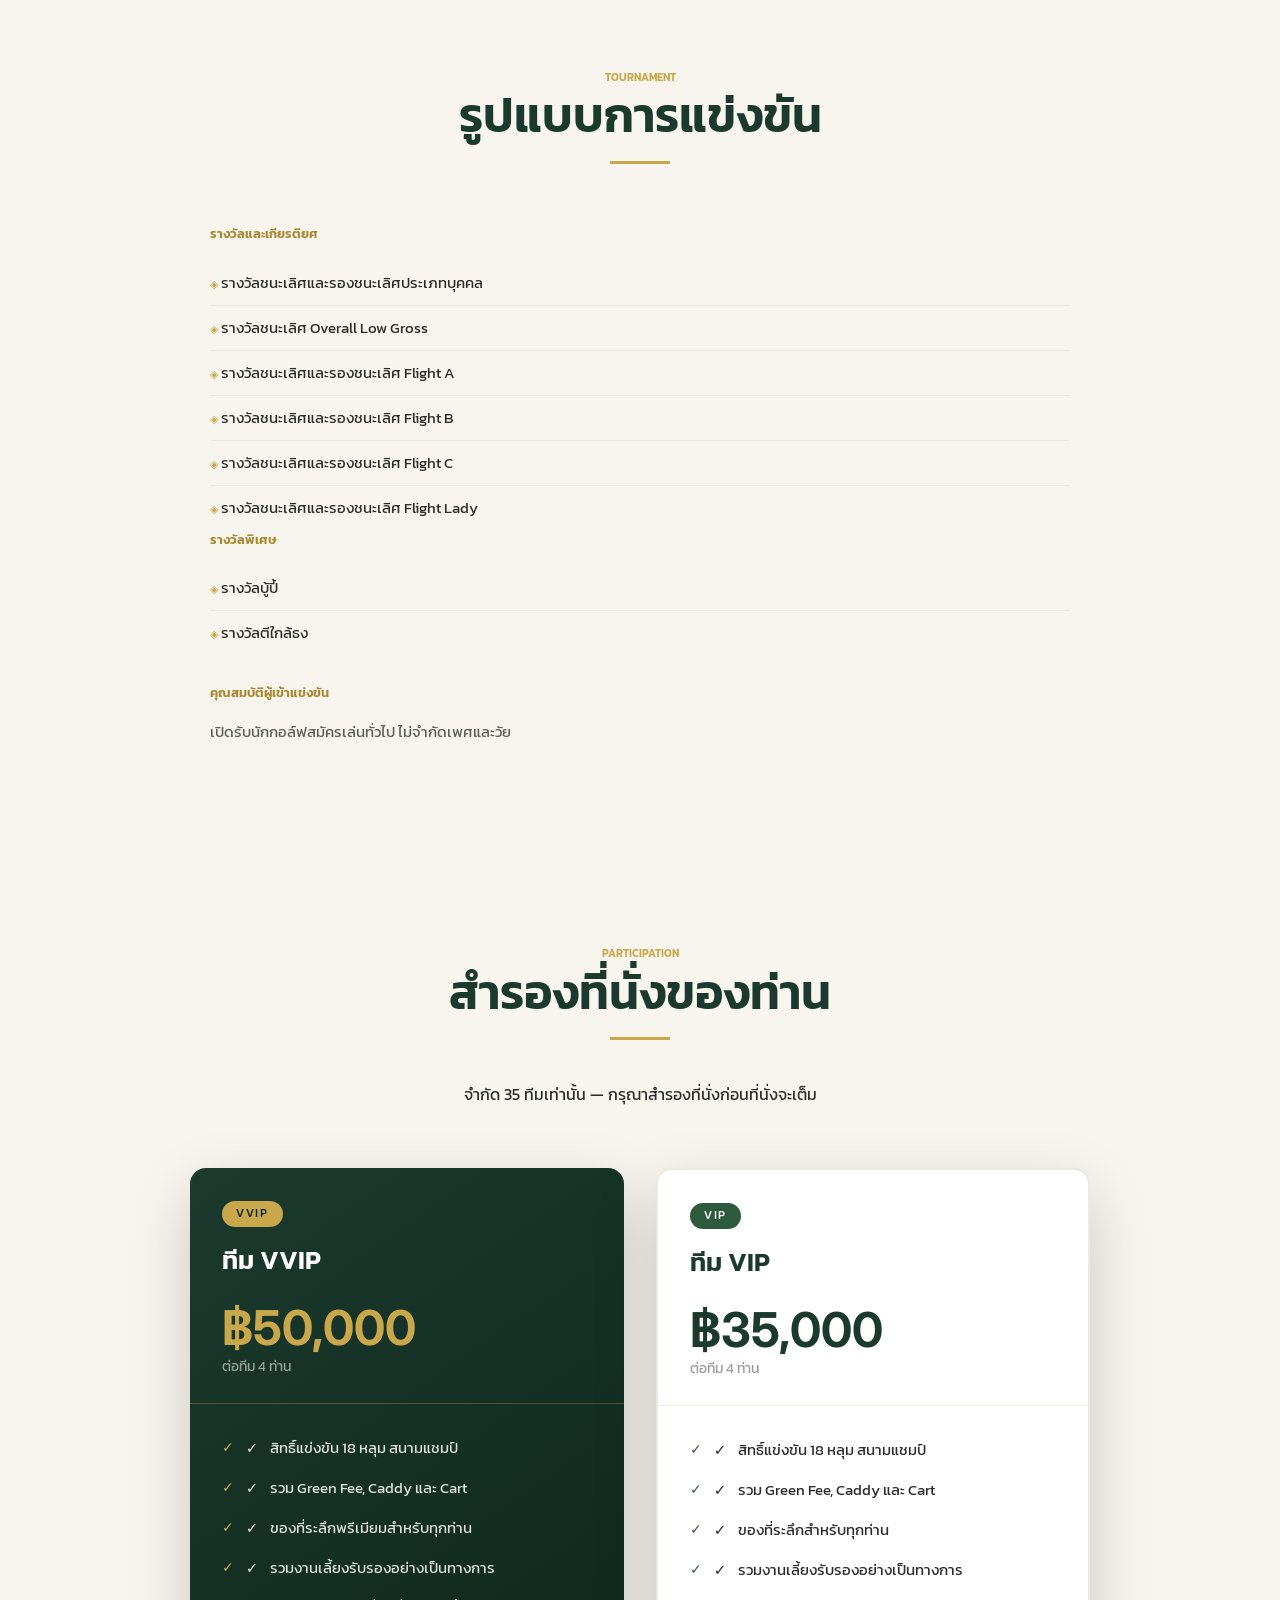
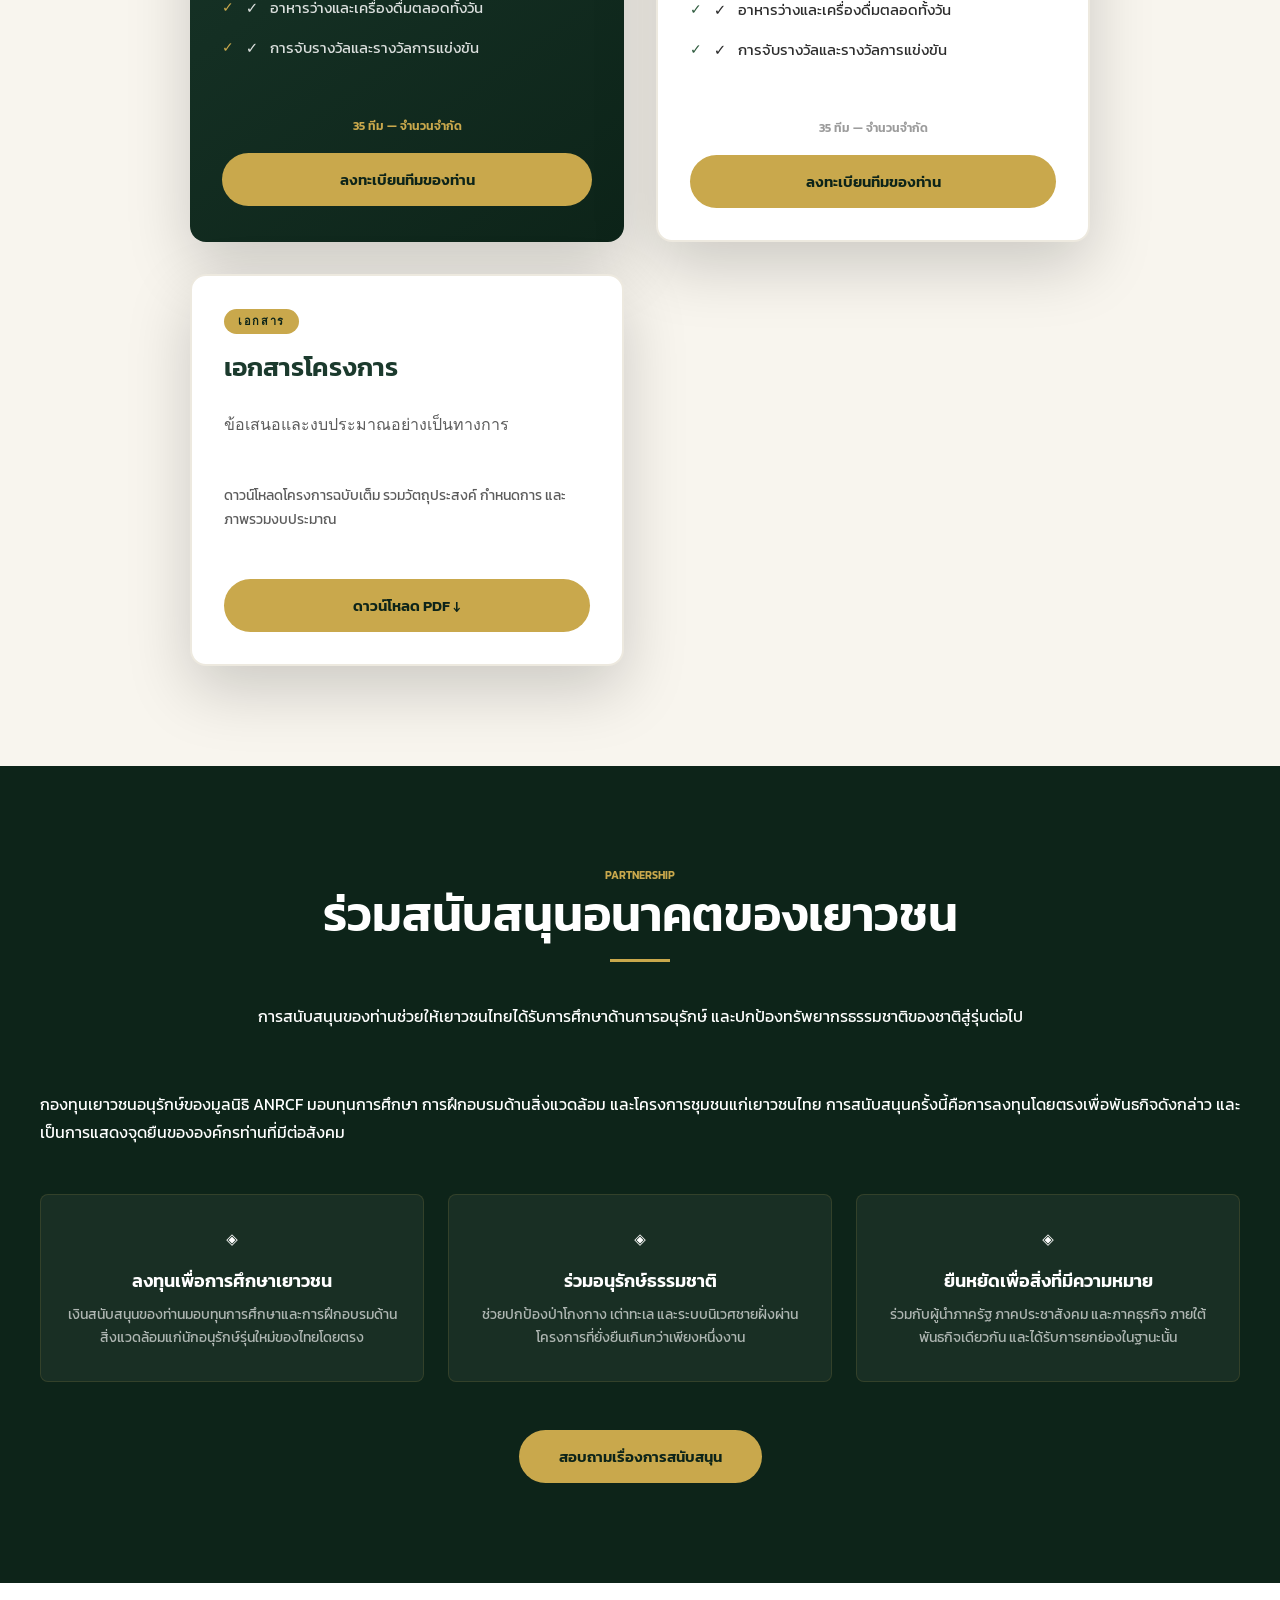
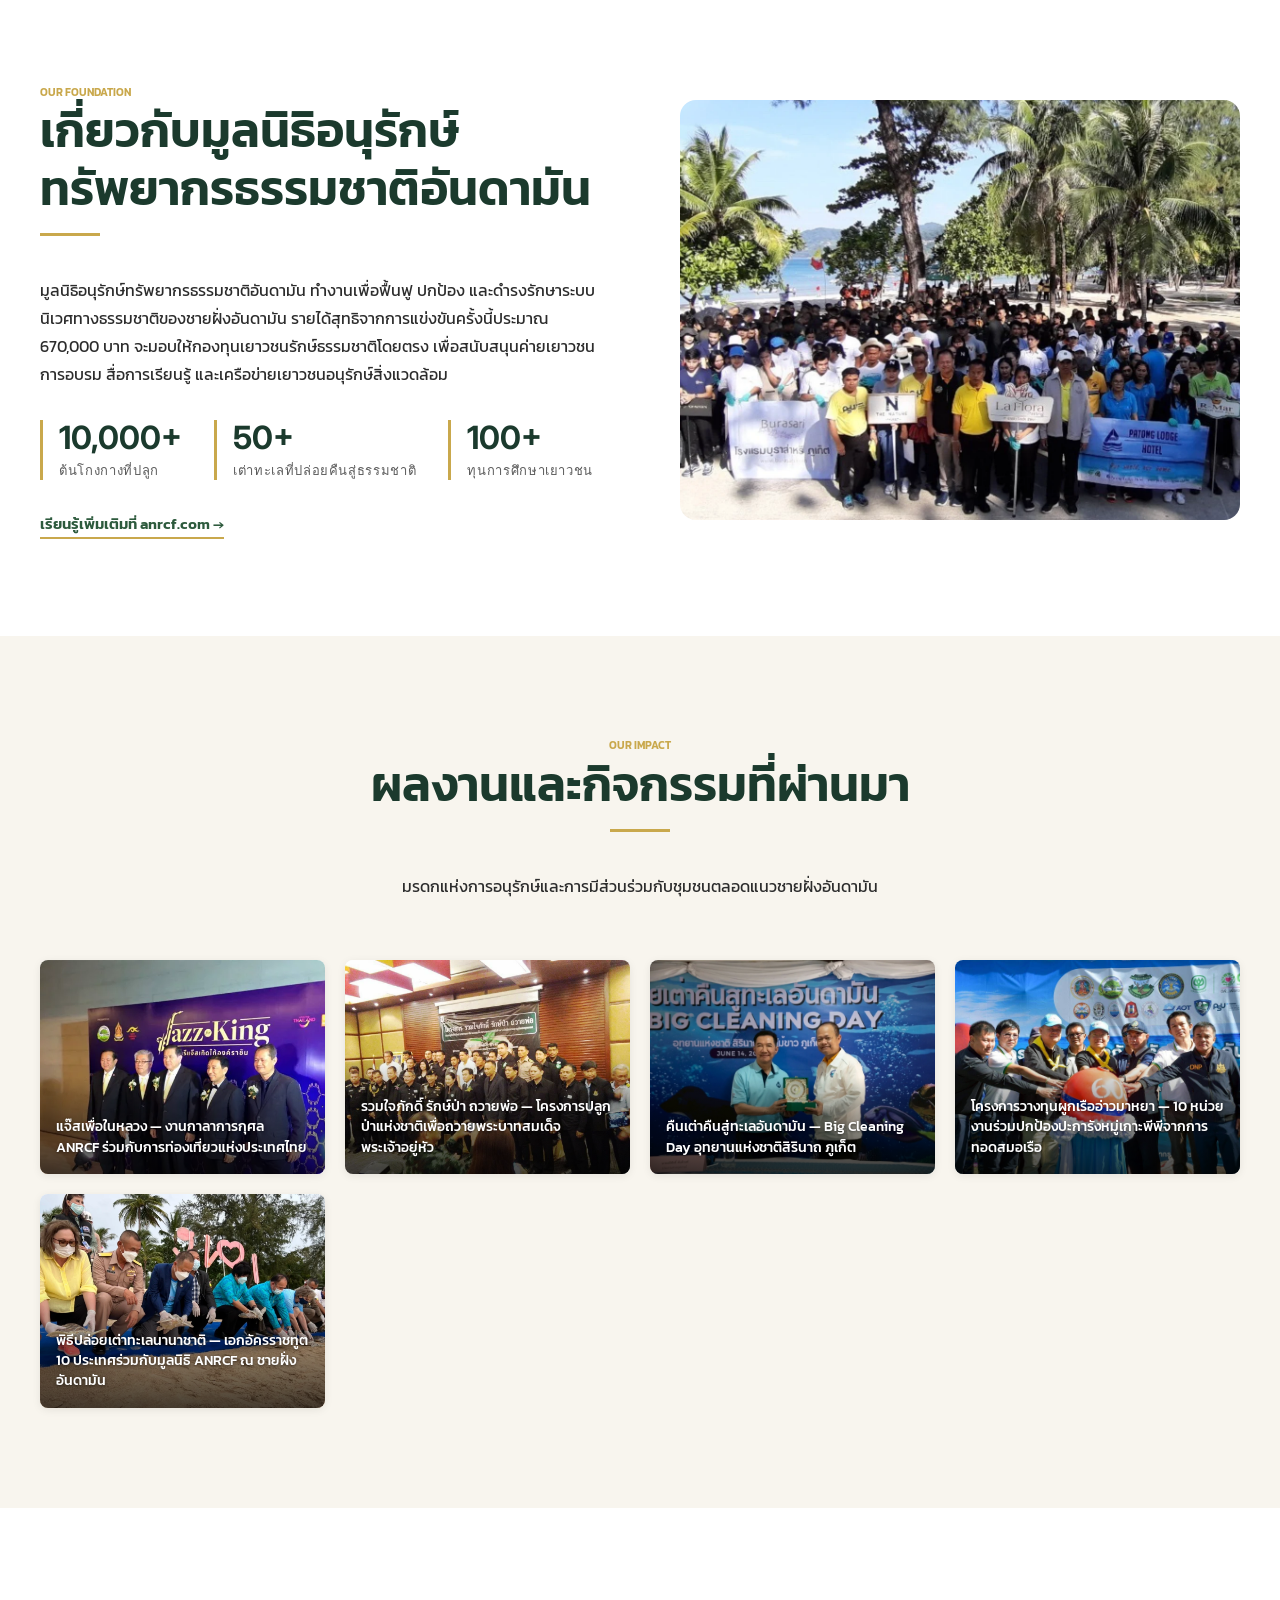
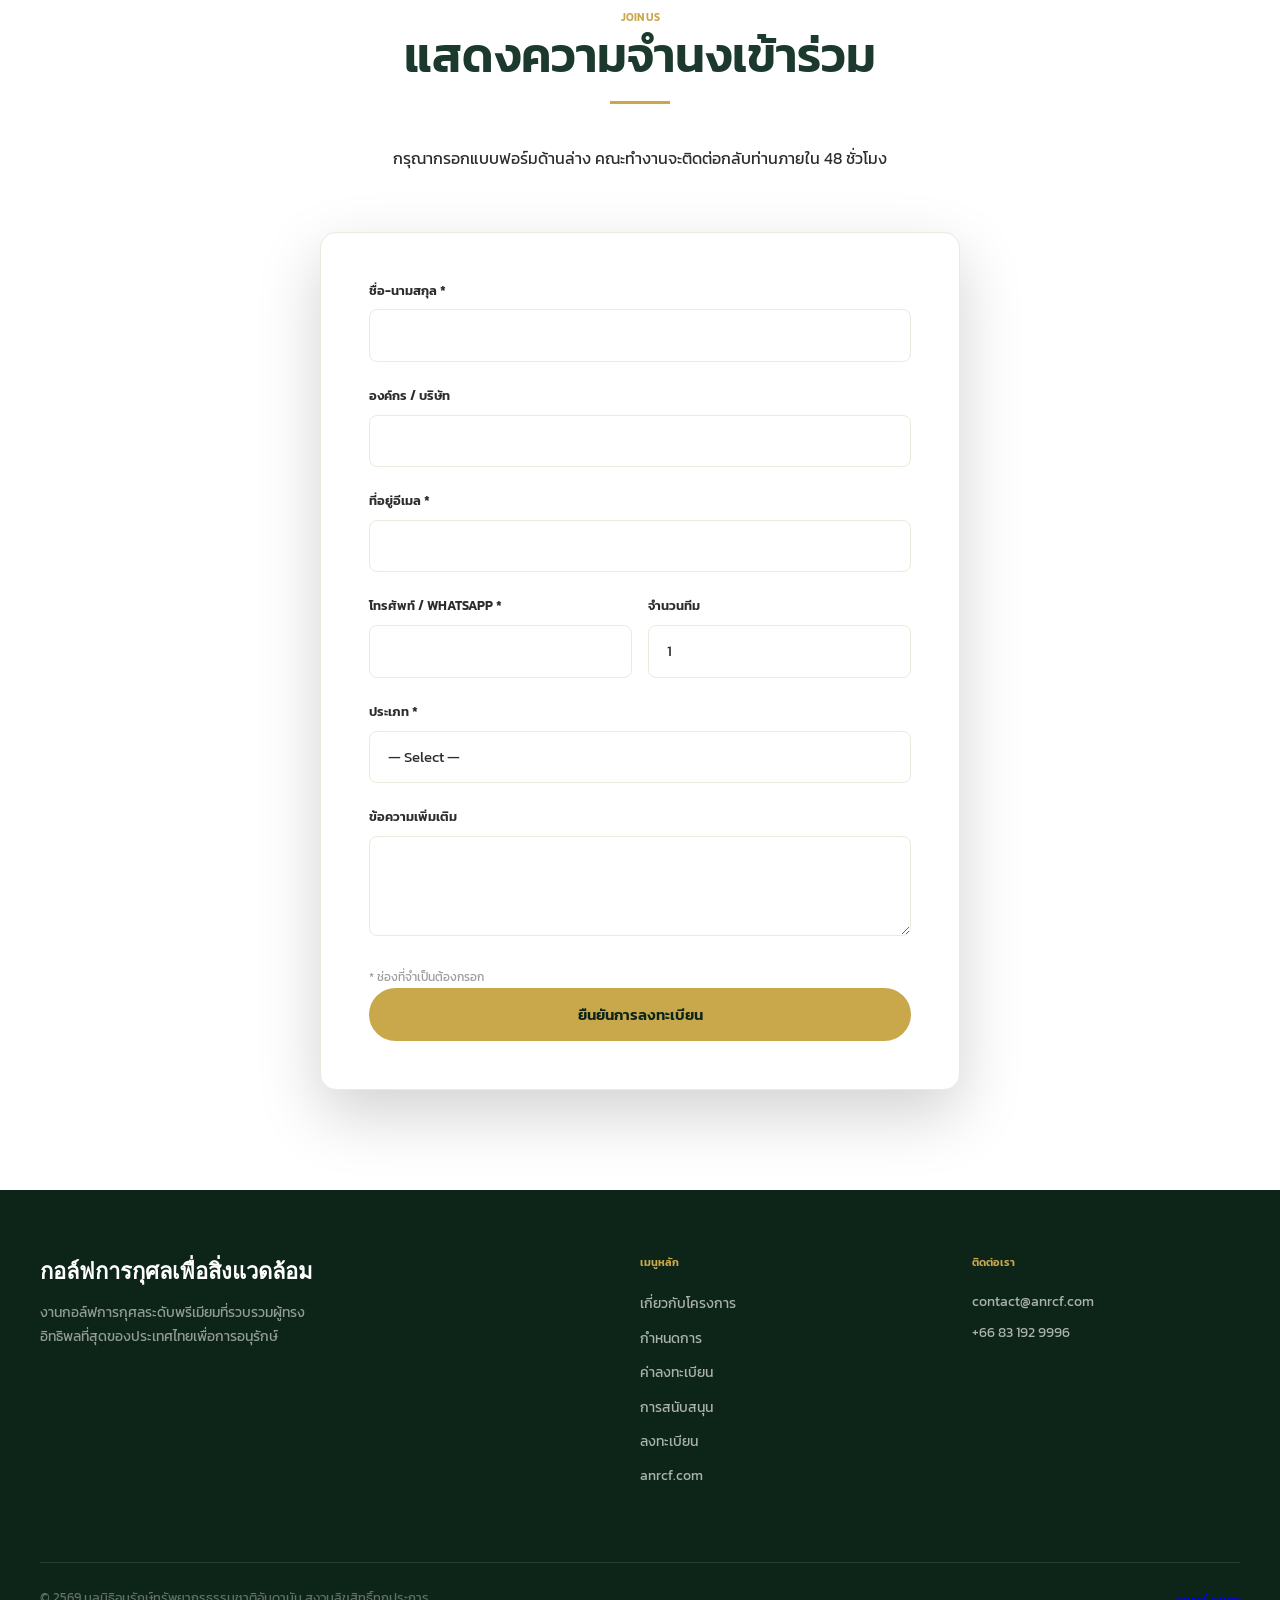
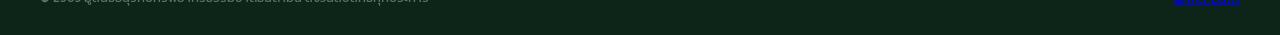
==== commit a478de0e: "Add 'Andaman' prefix to event name across all languages Co-Authored-By: Claude Sonnet 4.6 <noreply@a" ====
--- a/outputs/website/index.html
+++ b/outputs/website/index.html
@@ -3,7 +3,7 @@
 <head>
   <meta charset="UTF-8">
   <meta name="viewport" content="width=device-width, initial-scale=1.0">
-  <title data-i18n="meta.title">Green Charity Golf Tournament 2026</title>
+  <title data-i18n="meta.title">Andaman Andaman Green Charity Golf Tournament 2026</title>
   <meta name="description" data-i18n-attr="content" data-i18n="meta.description" content="A premier charity golf event in Bangkok, 26 June 2026.">
   <link rel="preconnect" href="https://fonts.googleapis.com">
   <link rel="preconnect" href="https://fonts.gstatic.com" crossorigin>
@@ -21,7 +21,7 @@
       <a href="#hero" class="nav-logo">
         <img src="Favicon.png" alt="ANRCF Logo" class="nav-logo-img">
         <div class="nav-logo-text">
-          <span data-i18n="nav.logo">Green Charity Golf</span>
+          <span data-i18n="nav.logo">Andaman Green Charity Golf</span>
           <span class="nav-logo-sub">by ANRCF</span>
         </div>
       </a>
@@ -55,7 +55,7 @@
       <div class="hero-text-area">
         <div class="hero-left">
           <span class="hero-eyebrow" data-i18n="hero.eyebrow">ANRCF Charity Event · Bangkok, Thailand</span>
-          <h1 data-i18n="hero.headline">Green Charity Golf Tournament 2026</h1>
+          <h1 data-i18n="hero.headline">Andaman Andaman Green Charity Golf Tournament 2026</h1>
           <div class="hero-proof">
             <div class="proof-pills">
               <span class="proof-pill">26 June 2026</span>
@@ -156,7 +156,7 @@
             <div class="agenda-time" data-i18n="agenda.item2.time">12:00 PM</div>
             <div class="agenda-card">
               <h4 data-i18n="agenda.item2.title">Golf Tournament Begins</h4>
-              <p data-i18n="agenda.item2.desc">The Green Charity Golf tournament commences. Teams compete in a team format across the championship course.</p>
+              <p data-i18n="agenda.item2.desc">The Andaman Green Charity Golf tournament commences. Teams compete in a team format across the championship course.</p>
             </div>
           </div>
 
@@ -293,7 +293,7 @@
               <div class="ticket-price ticket-price-dark" data-i18n="tickets.pdf.sub">Official event brief &amp; budget</div>
             </div>
             <div class="ticket-benefits ticket-benefits-light">
-              <p data-i18n="tickets.pdf.desc">Download the full official project proposal for the Green Charity Golf Tournament 2026, including event objectives, programme, and financial overview.</p>
+              <p data-i18n="tickets.pdf.desc">Download the full official project proposal for the Andaman Andaman Green Charity Golf Tournament 2026, including event objectives, programme, and financial overview.</p>
             </div>
             <div class="ticket-footer">
               <a href="andaman-golf-tournament-2026.pdf" download class="btn-primary btn-full btn-gold" data-i18n="tickets.pdf.cta">Download PDF ↓</a>
@@ -529,7 +529,7 @@
     <div class="footer-grid">
 
       <div class="footer-brand">
-        <div class="logo" data-i18n="nav.logo">Green Charity Golf</div>
+        <div class="logo" data-i18n="nav.logo">Andaman Green Charity Golf</div>
         <p class="footer-tagline" data-i18n="footer.tagline">A premier charity golf event in the heart of Bangkok, uniting Thailand's most influential voices for conservation.</p>
       </div>
 
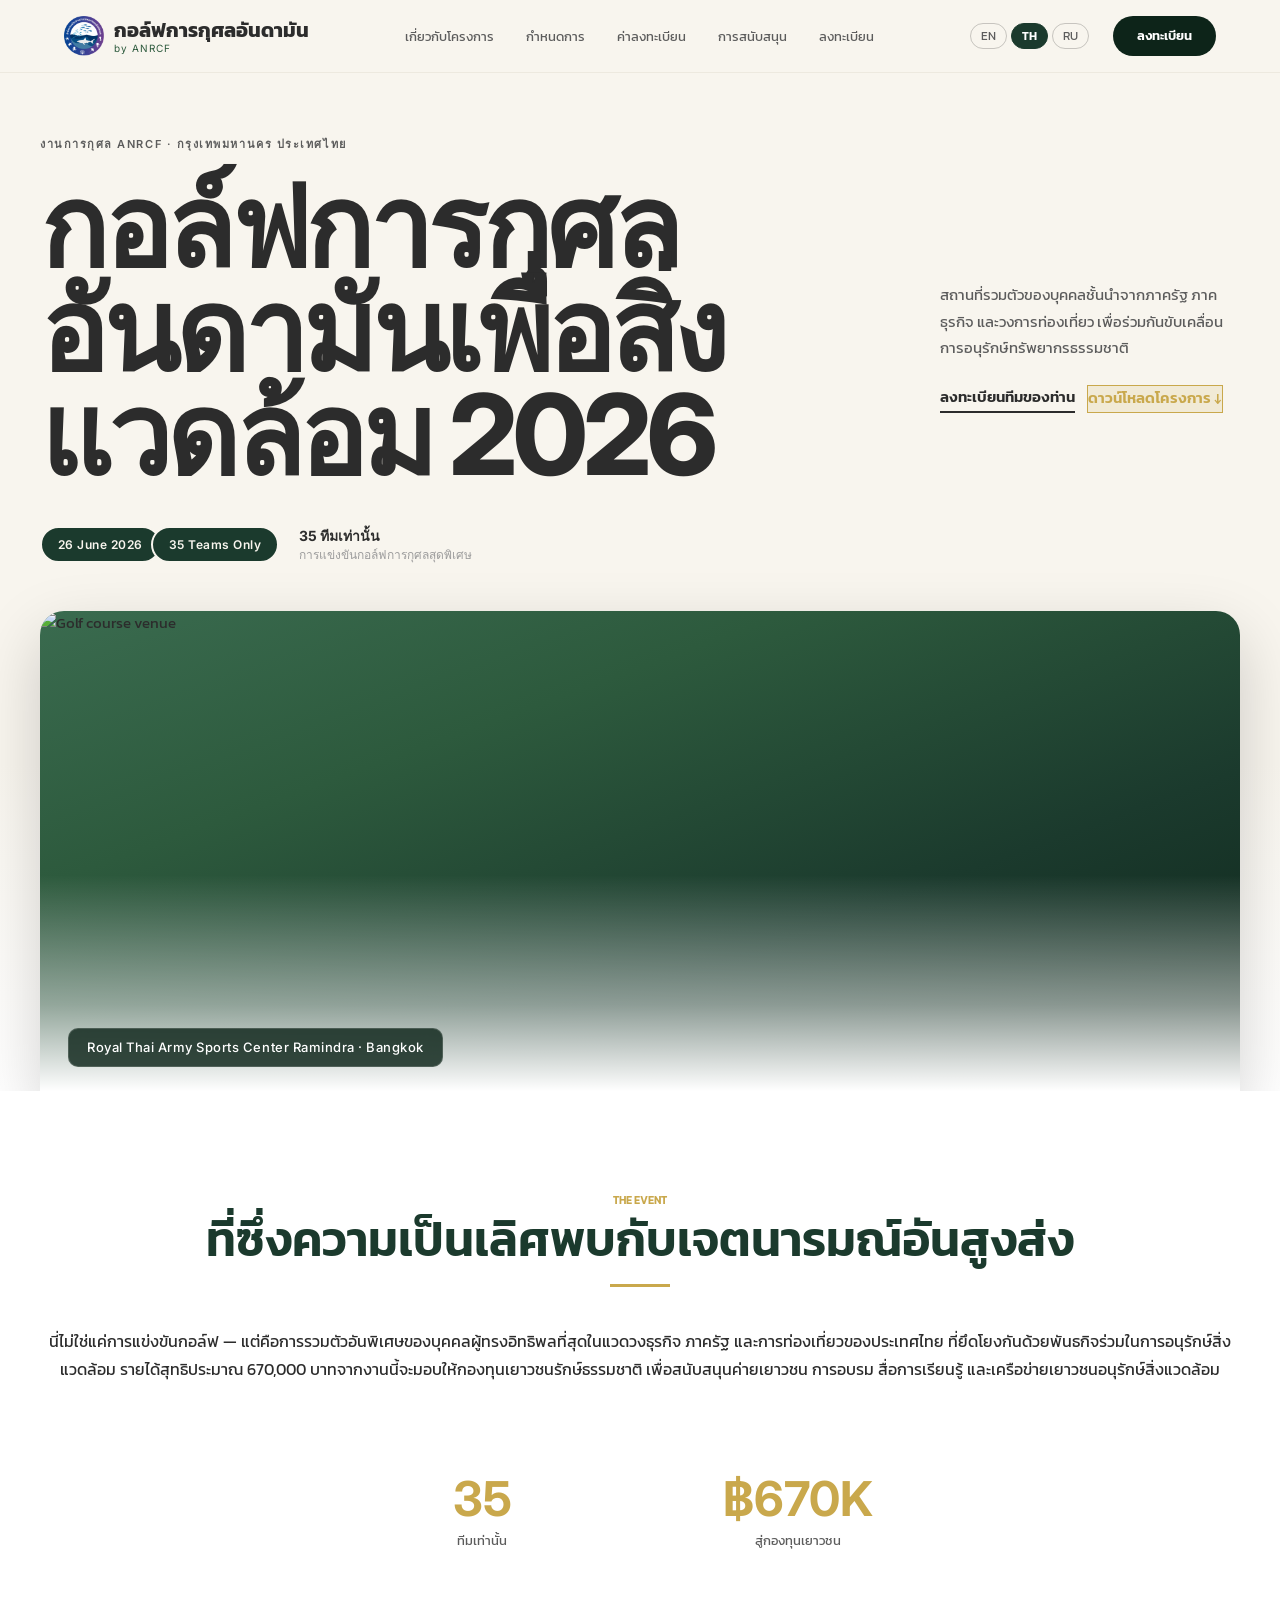
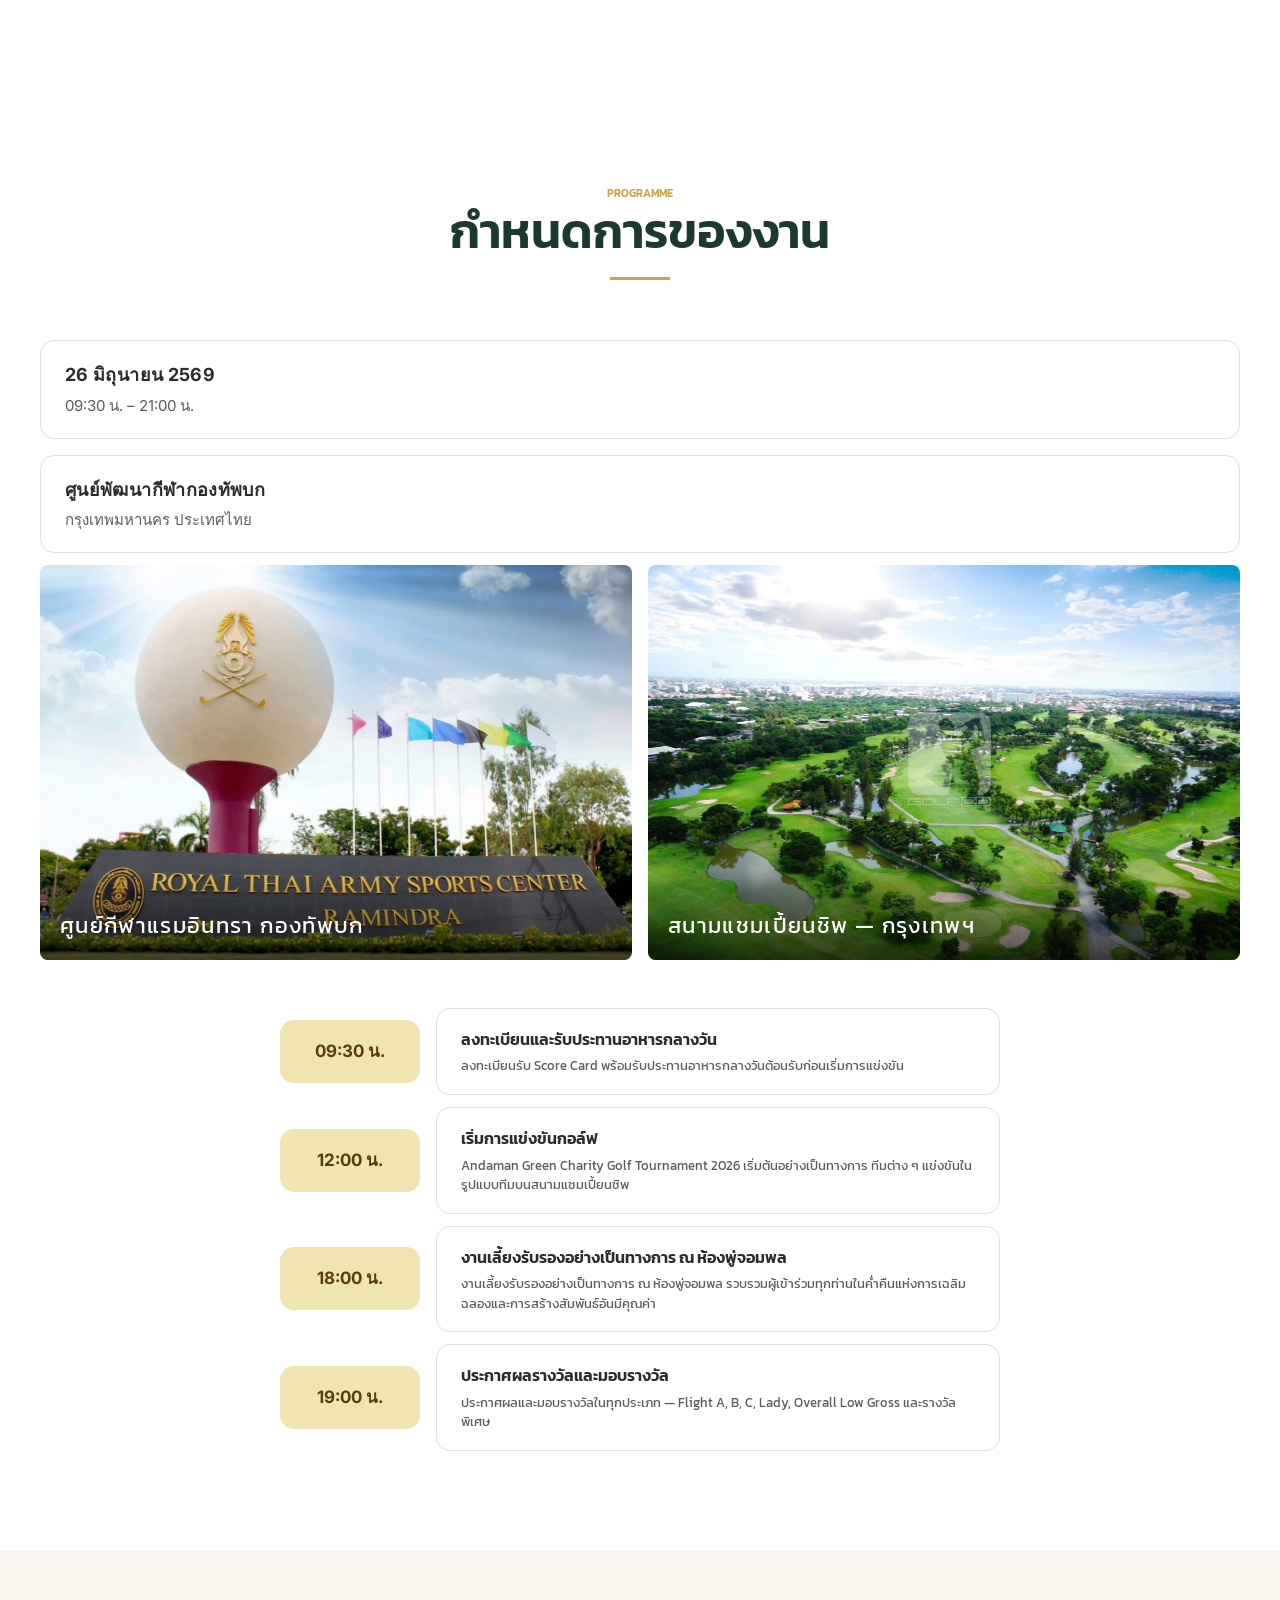
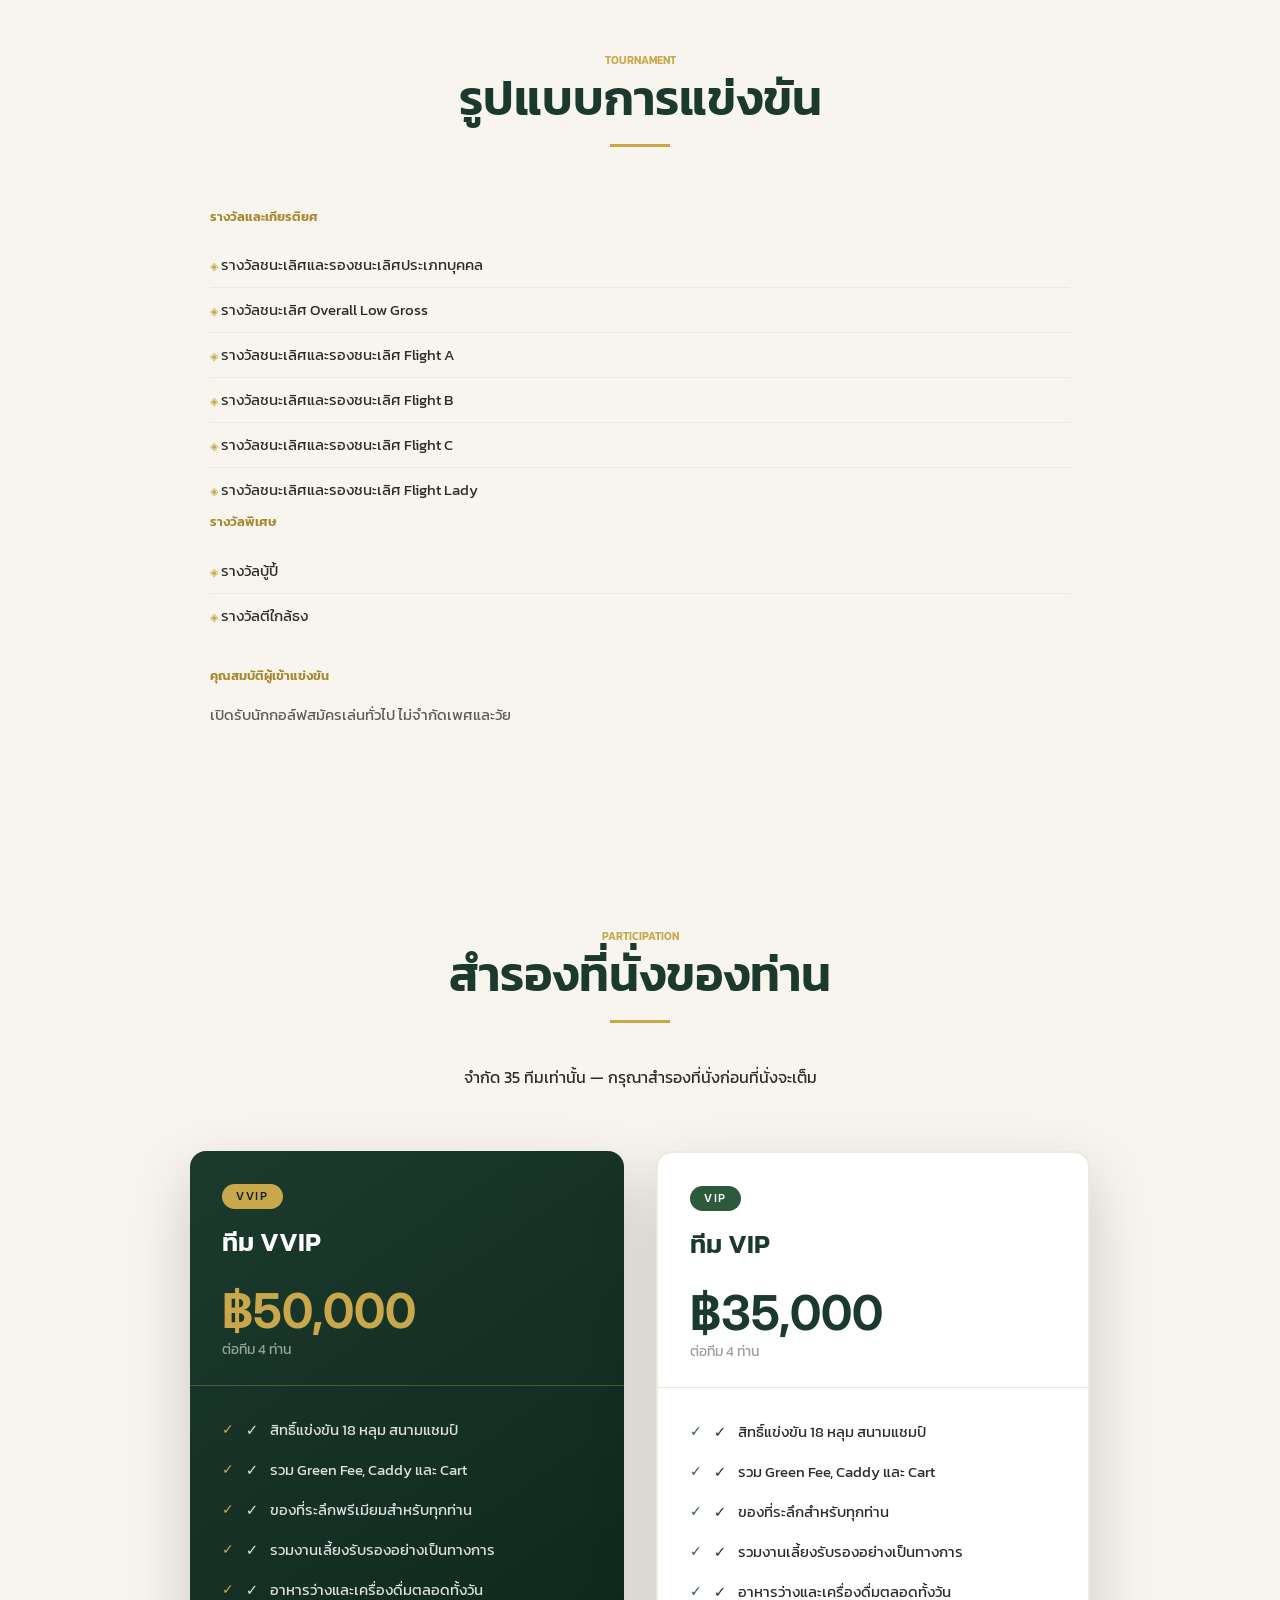
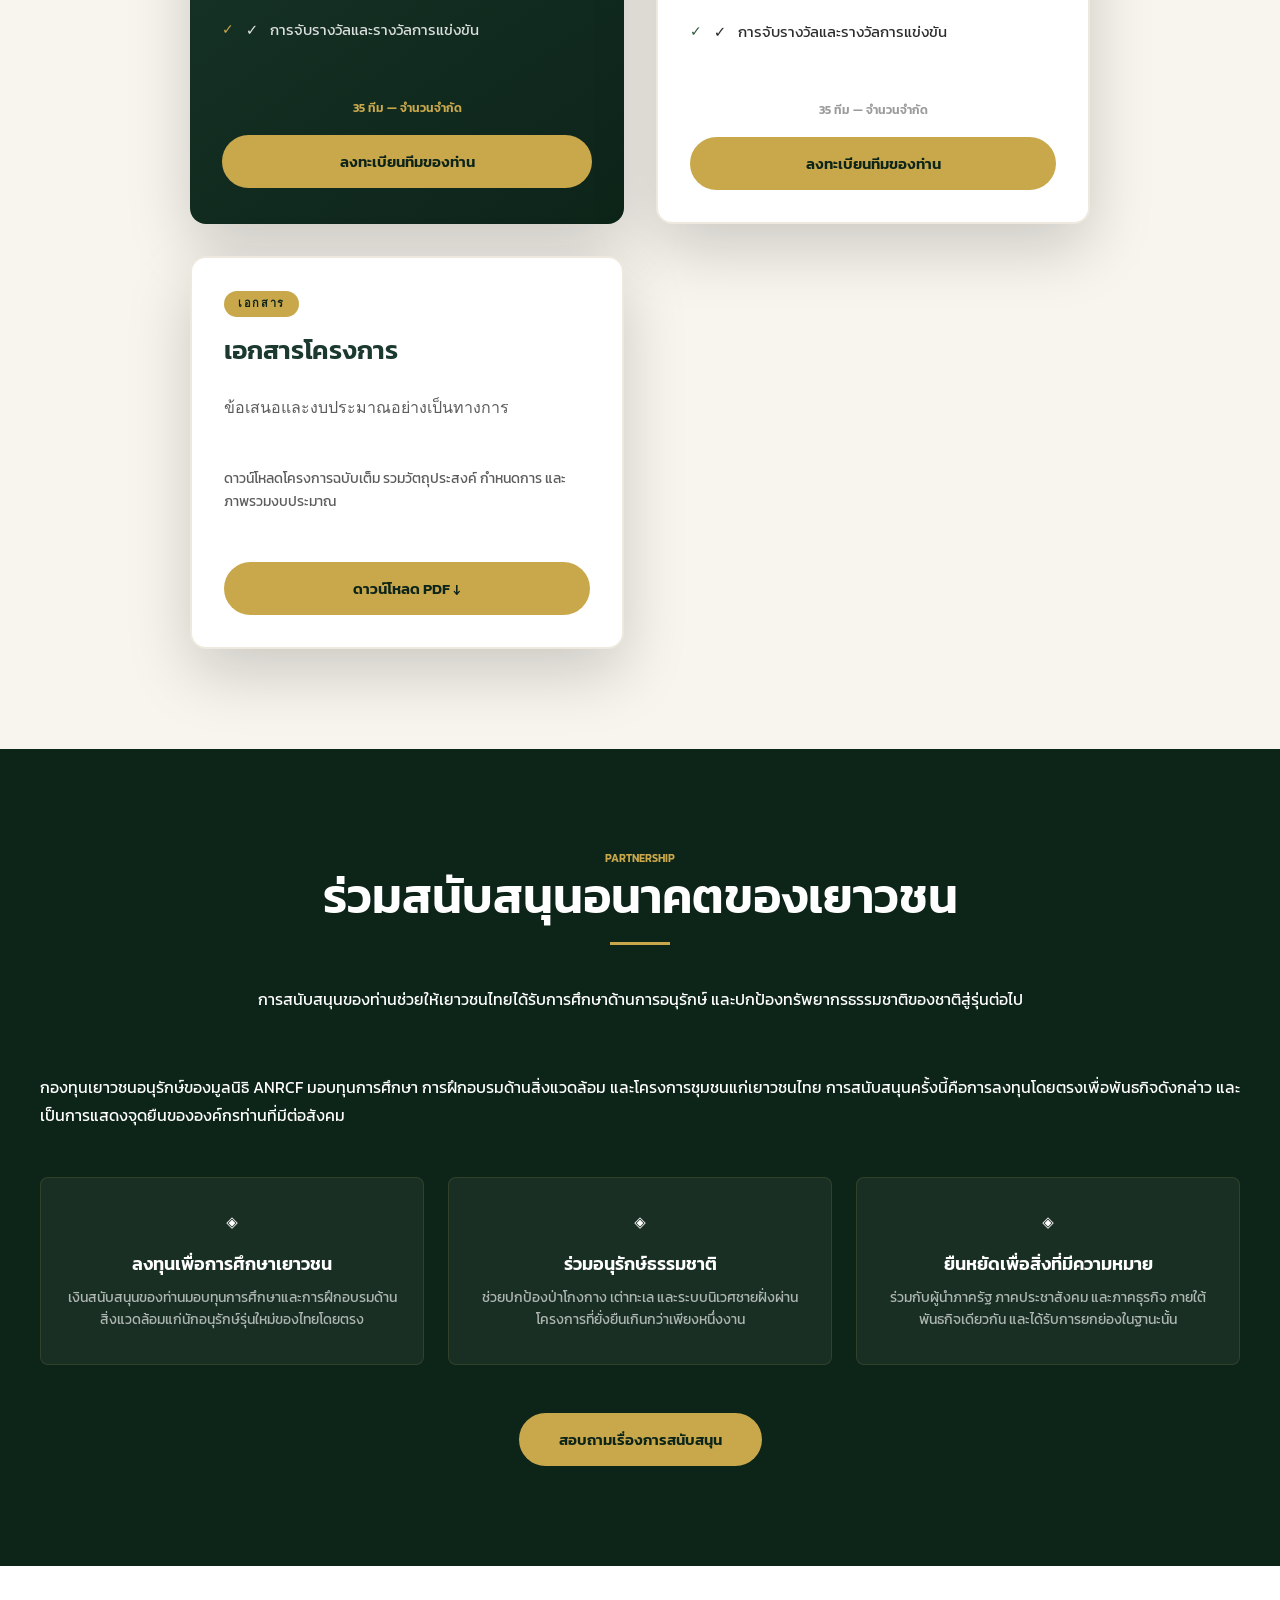
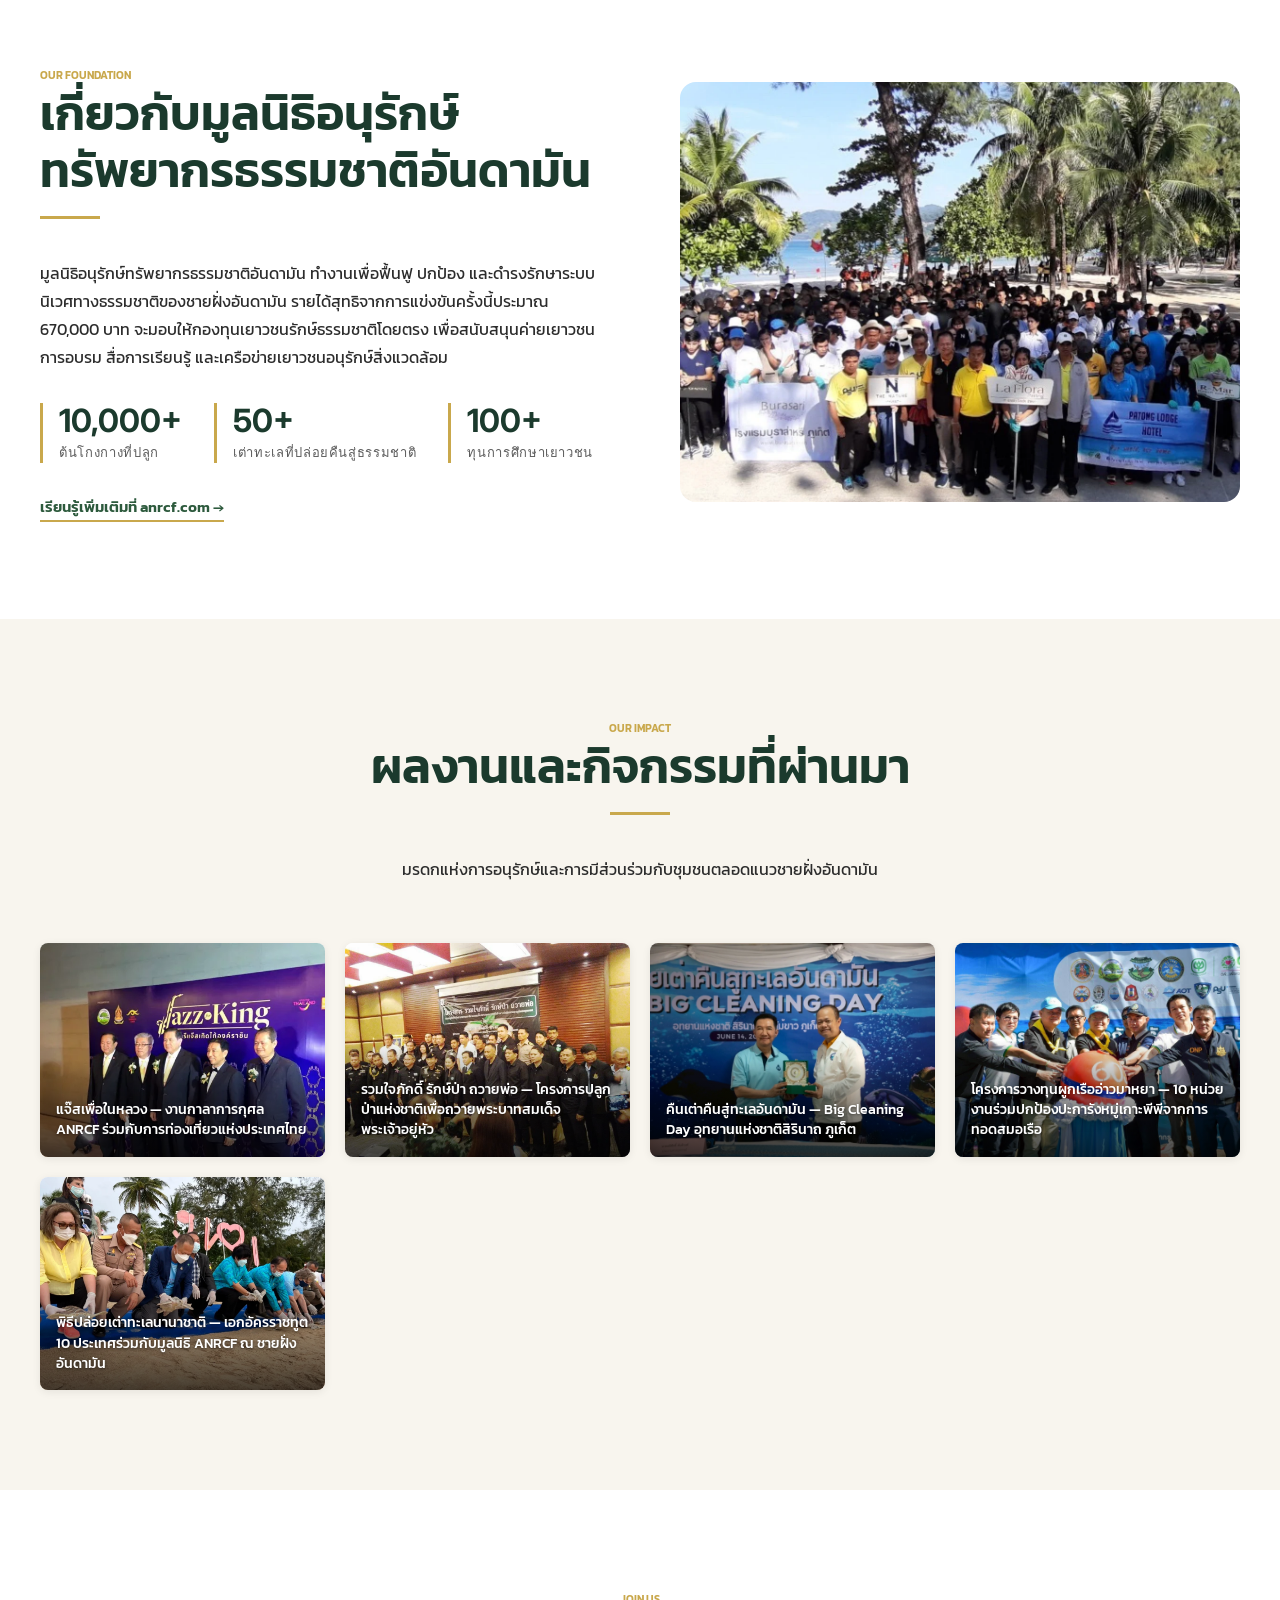
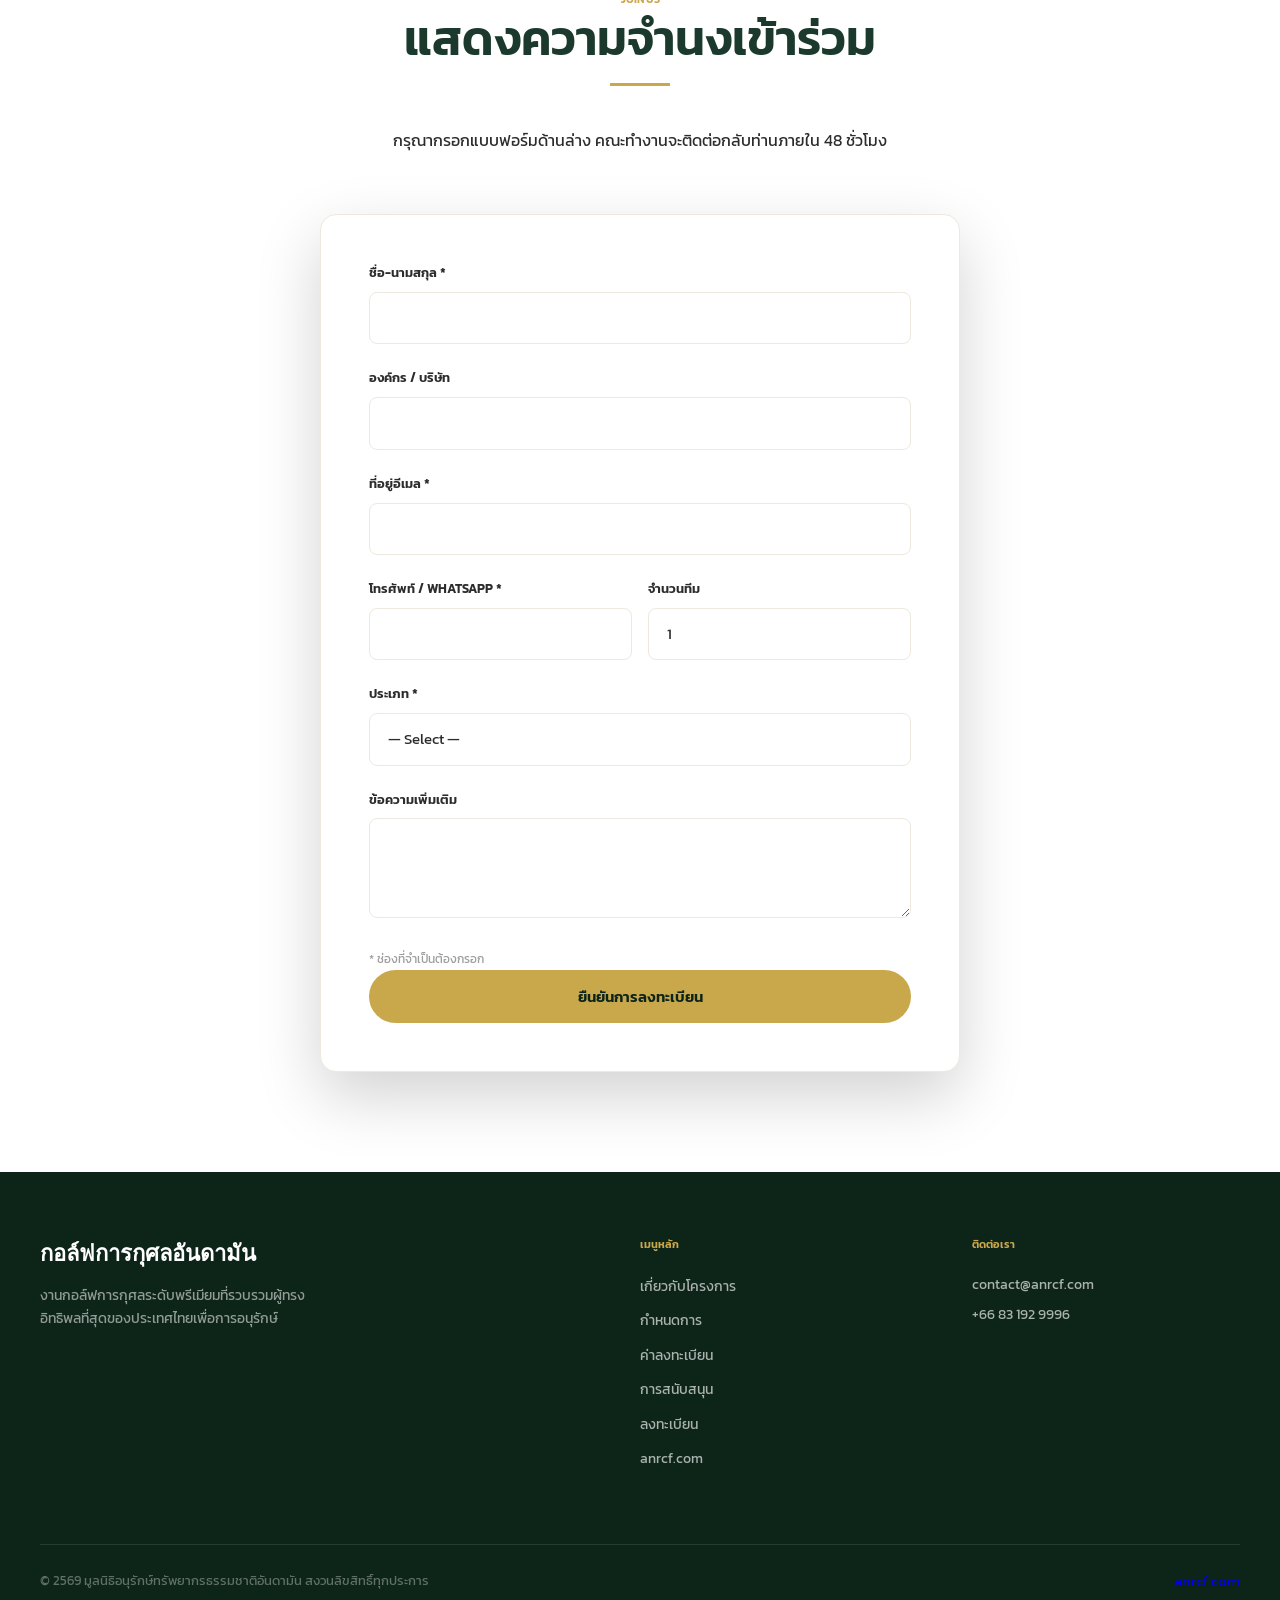
==== commit 757ff1f0: "Redesign agenda section: side-by-side layout, translated date/venue, larger photo captions - Wrap in" ====
--- a/outputs/website/index.html
+++ b/outputs/website/index.html
@@ -120,26 +120,28 @@
           <span class="gold-divider"></span>
         </div>
 
-        <div class="agenda-info-bar fade-in-up">
-          <div class="agenda-info-cell">
-            <strong>26 JUNE 2026</strong>
-            <span>9:30 AM – 9:00 PM</span>
-          </div>
-          <div class="agenda-info-cell">
-            <strong>ARMY SPORTS DEVELOPMENT CENTER</strong>
-            <span>Bangkok, Thailand</span>
-          </div>
-        </div>
-
-        <div class="venue-photos fade-in-up">
-          <figure class="venue-photo-item">
-            <img src="royal-army-golf-front.jpg" alt="Royal Thai Army Sports Center Ramindra entrance" loading="lazy">
-            <figcaption>Royal Thai Army Sports Center Ramindra</figcaption>
-          </figure>
-          <figure class="venue-photo-item">
-            <img src="real-image-of-golf.jpg" alt="Aerial view of the golf course" loading="lazy">
-            <figcaption>Championship Course — Bangkok</figcaption>
-          </figure>
+        <div class="agenda-venue-block fade-in-up">
+          <div class="agenda-info-bar">
+            <div class="agenda-info-cell">
+              <strong data-i18n="agenda.date">26 JUNE 2026</strong>
+              <span data-i18n="agenda.time">9:30 AM – 9:00 PM</span>
+            </div>
+            <div class="agenda-info-cell">
+              <strong data-i18n="agenda.venue.name">ARMY SPORTS DEVELOPMENT CENTER</strong>
+              <span data-i18n="agenda.venue.location">Bangkok, Thailand</span>
+            </div>
+          </div>
+
+          <div class="venue-photos">
+            <figure class="venue-photo-item">
+              <img src="royal-army-golf-front.jpg" alt="Royal Thai Army Sports Center Ramindra entrance" loading="lazy">
+              <figcaption data-i18n="agenda.venue.photo1">Royal Thai Army Sports Center Ramindra</figcaption>
+            </figure>
+            <figure class="venue-photo-item">
+              <img src="real-image-of-golf.jpg" alt="Aerial view of the golf course" loading="lazy">
+              <figcaption data-i18n="agenda.venue.photo2">Championship Course — Bangkok</figcaption>
+            </figure>
+          </div>
         </div>
 
         <div class="agenda-list">
--- a/outputs/website/style.css
+++ b/outputs/website/style.css
@@ -749,12 +749,19 @@
    ========================================================================== */
 
 /* Info bar */
+/* Agenda venue block — side-by-side layout */
+.agenda-venue-block {
+  display: grid;
+  grid-template-columns: 280px 1fr;
+  gap: 24px;
+  align-items: stretch;
+  margin: 0 0 48px;
+}
+
 .agenda-info-bar {
-  display: grid;
-  grid-template-columns: 1fr 1fr;
+  display: flex;
+  flex-direction: column;
   gap: 16px;
-  max-width: 720px;
-  margin: 0 auto 40px;
 }
 
 .agenda-info-cell {
@@ -768,7 +775,7 @@
 
 .agenda-info-cell strong {
   font-family: var(--font-sans);
-  font-size: 15px;
+  font-size: 18px;
   font-weight: 700;
   color: var(--text-dark);
   letter-spacing: 0.02em;
@@ -776,7 +783,7 @@
 
 .agenda-info-cell span {
   font-family: var(--font-sans);
-  font-size: 13px;
+  font-size: 15px;
   color: var(--text-mid);
 }
 
@@ -785,7 +792,7 @@
   display: grid;
   grid-template-columns: 1fr 1fr;
   gap: 16px;
-  margin: 40px 0 48px;
+  padding-top: 12px;
 }
 .venue-photo-item {
   margin: 0;
@@ -795,7 +802,8 @@
 }
 .venue-photo-item img {
   width: 100%;
-  height: 260px;
+  height: 100%;
+  min-height: 180px;
   object-fit: cover;
   display: block;
   transition: transform 0.4s ease;
@@ -810,10 +818,10 @@
   right: 0;
   background: linear-gradient(transparent, rgba(0,0,0,0.65));
   color: #fff;
-  font-size: 0.78rem;
+  font-size: 1.4rem;
   letter-spacing: 0.06em;
   text-transform: uppercase;
-  padding: 28px 16px 12px;
+  padding: 40px 20px 16px;
 }
 
 /* Agenda rows */
@@ -2188,7 +2196,7 @@
   }
 
   /* Agenda — stack on mobile */
-  .agenda-info-bar {
+  .agenda-venue-block {
     grid-template-columns: 1fr;
   }
   .venue-photos {
@@ -2196,6 +2204,7 @@
   }
   .venue-photo-item img {
     height: 200px;
+    min-height: 200px;
   }
 
   .agenda-row {
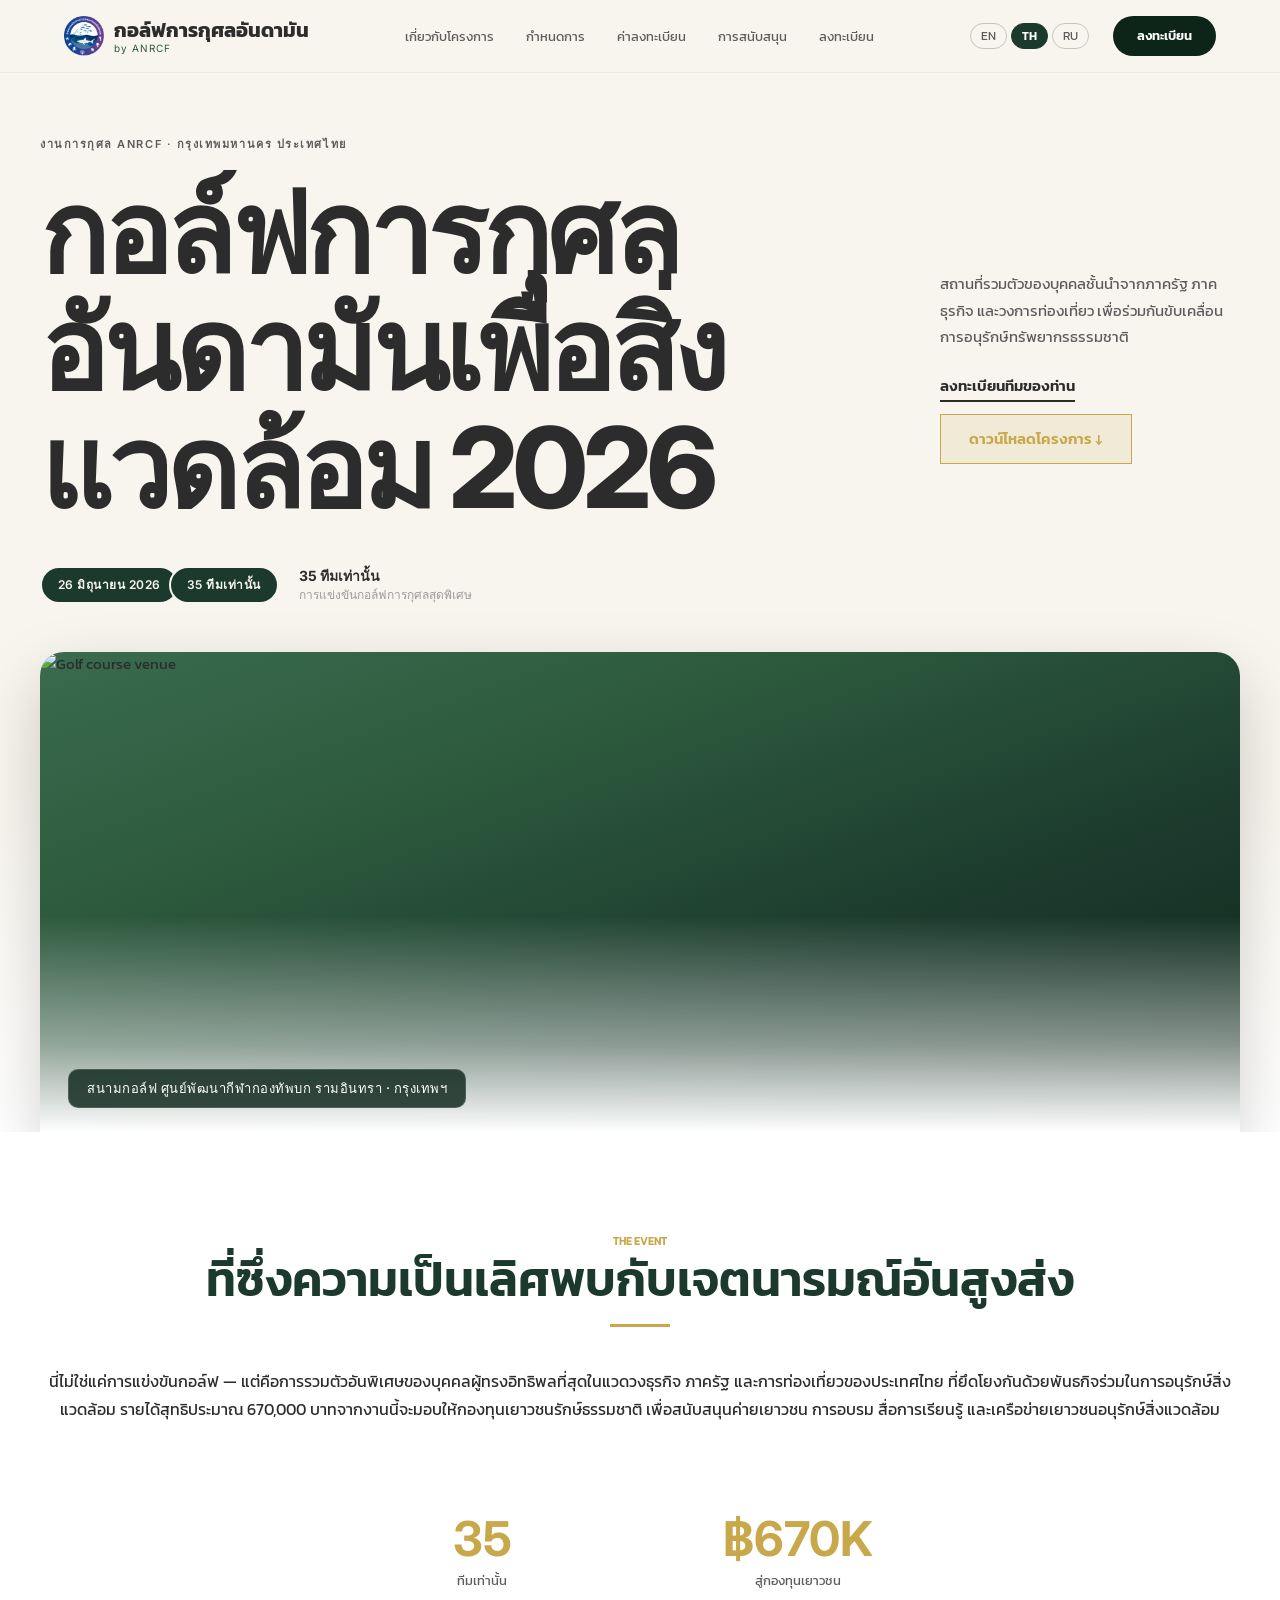
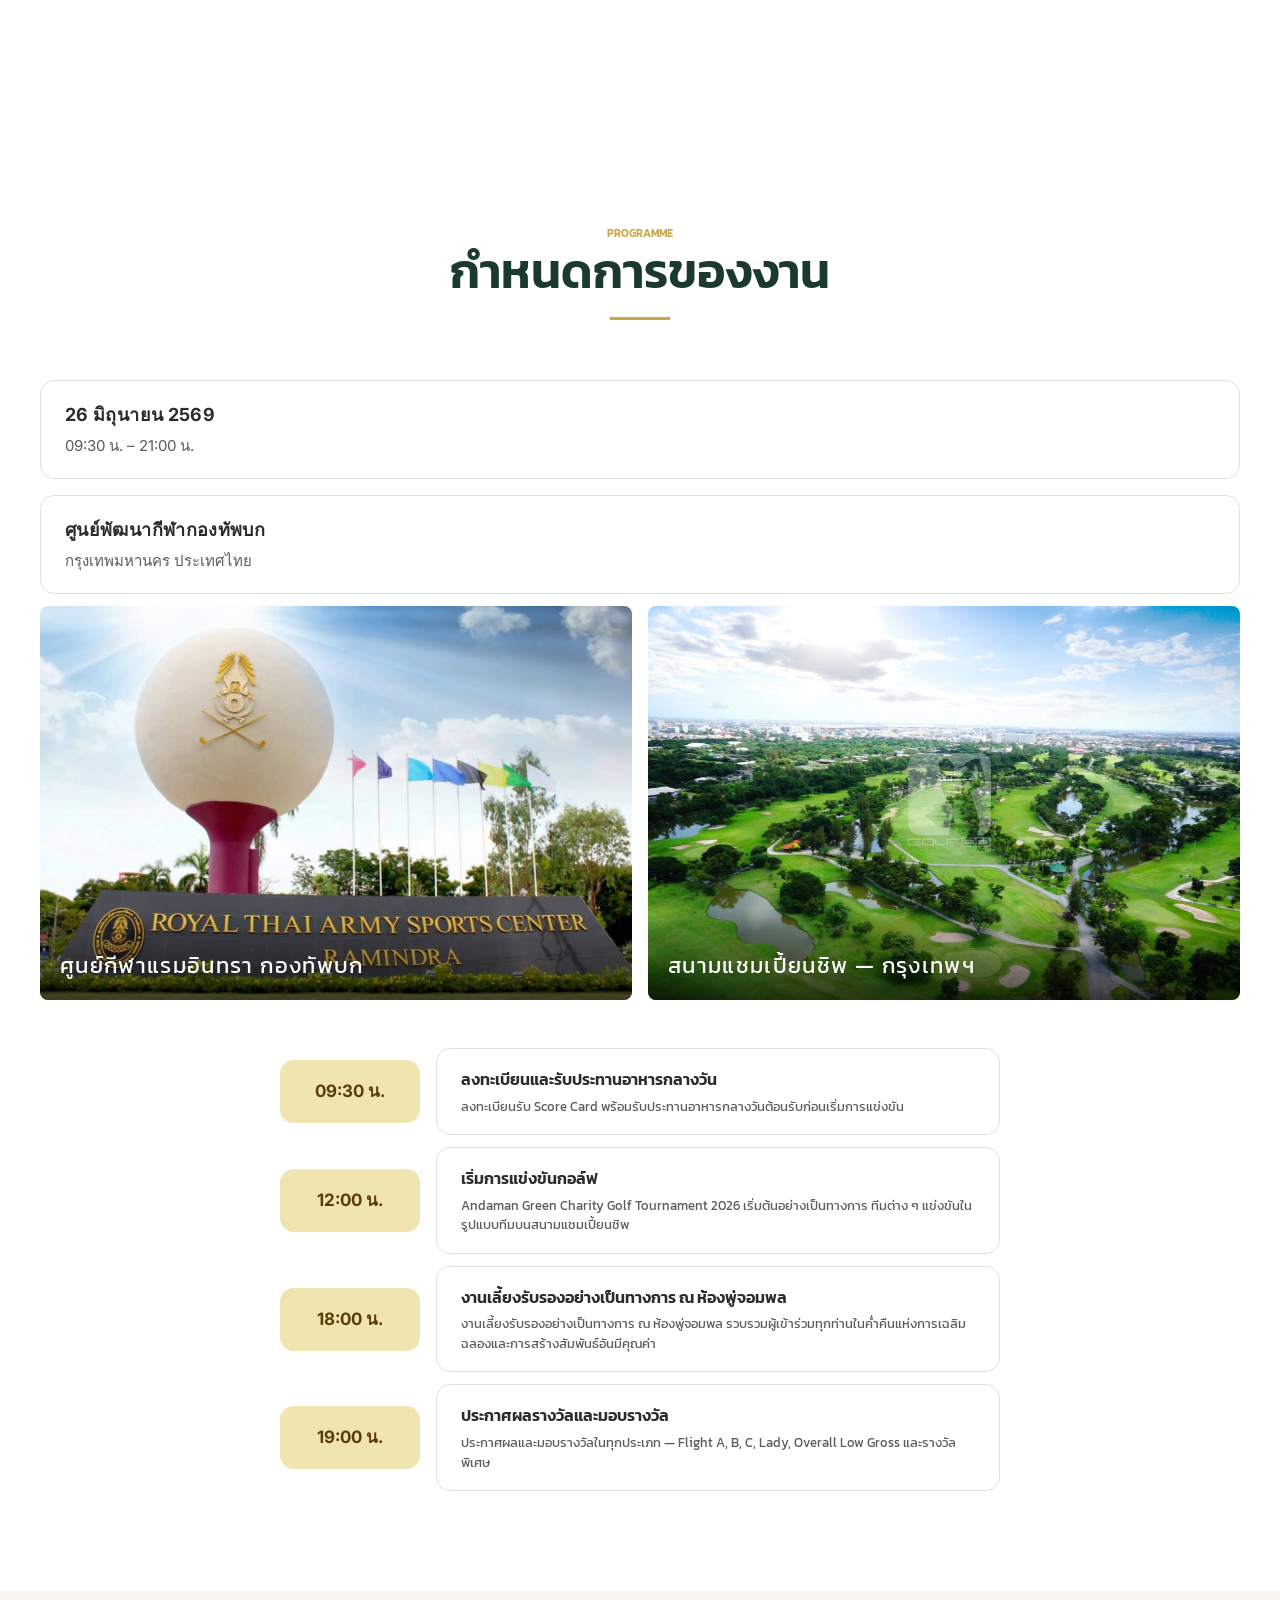
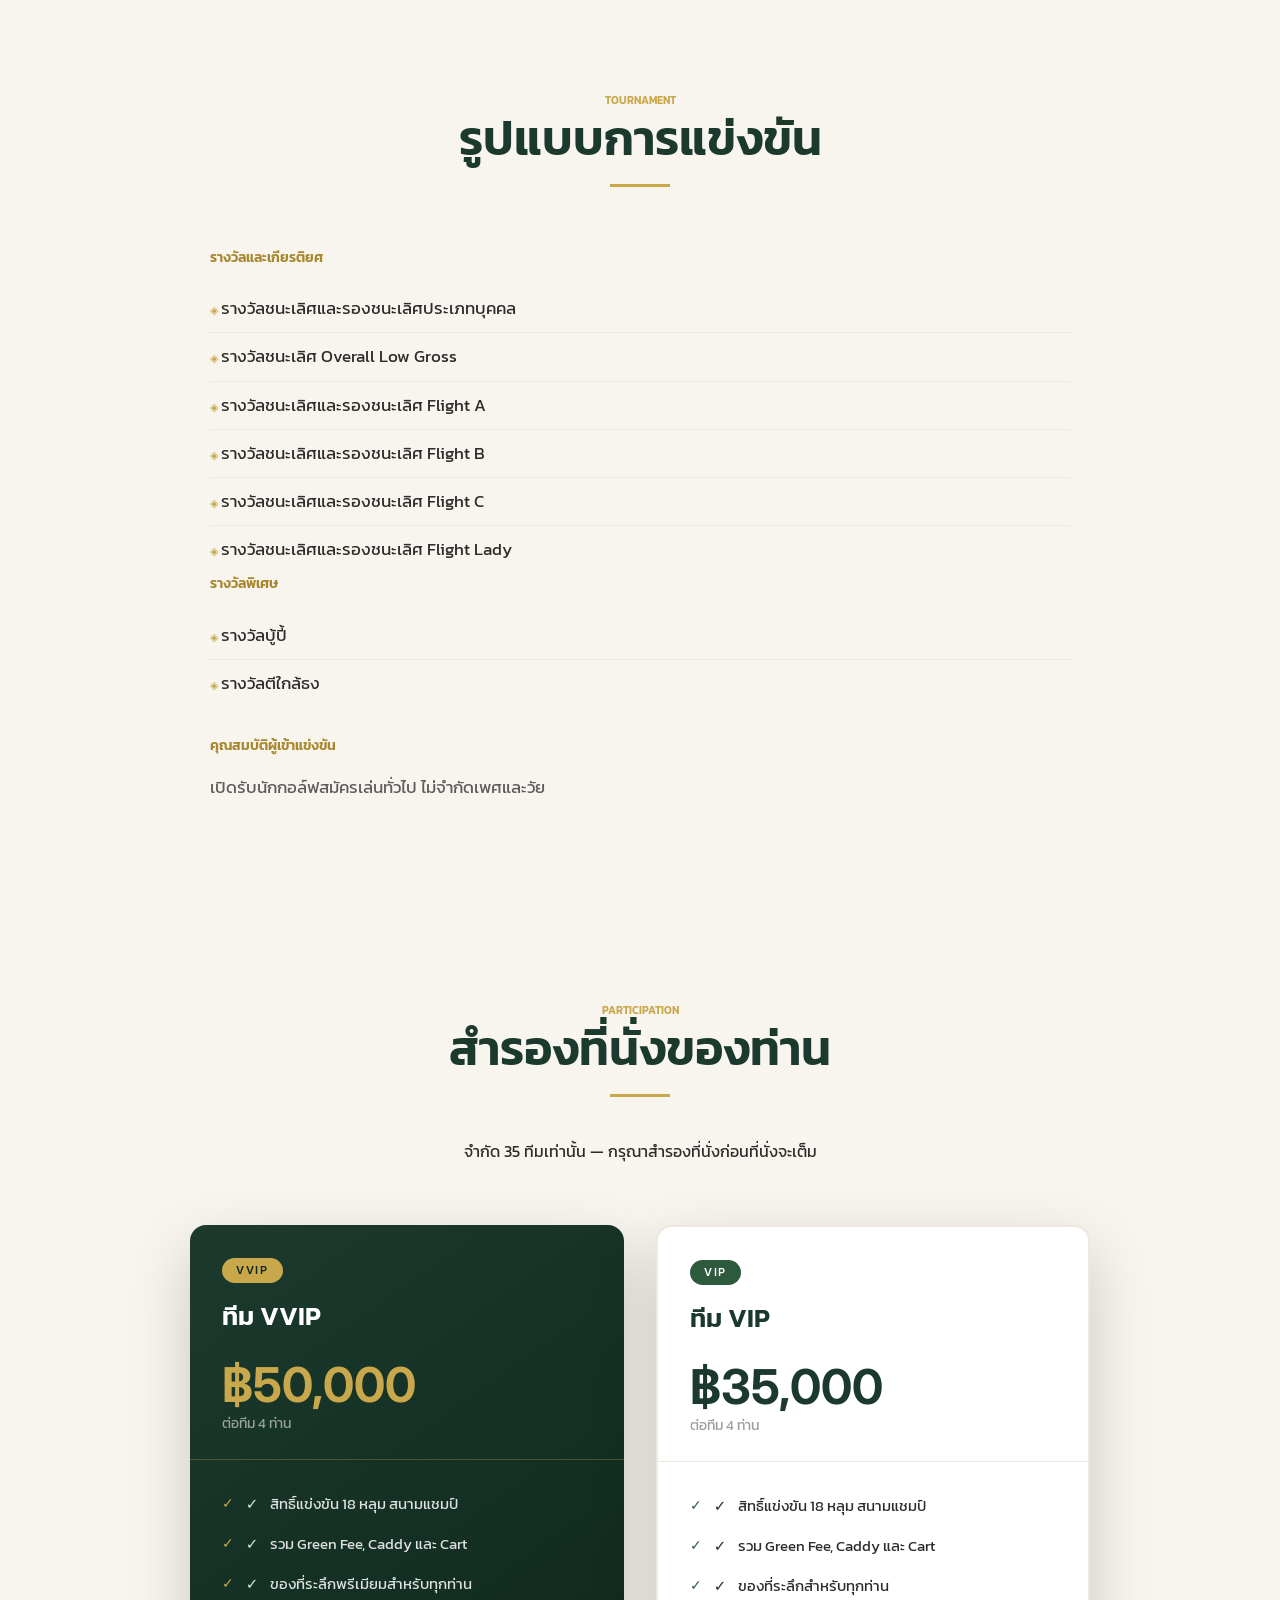
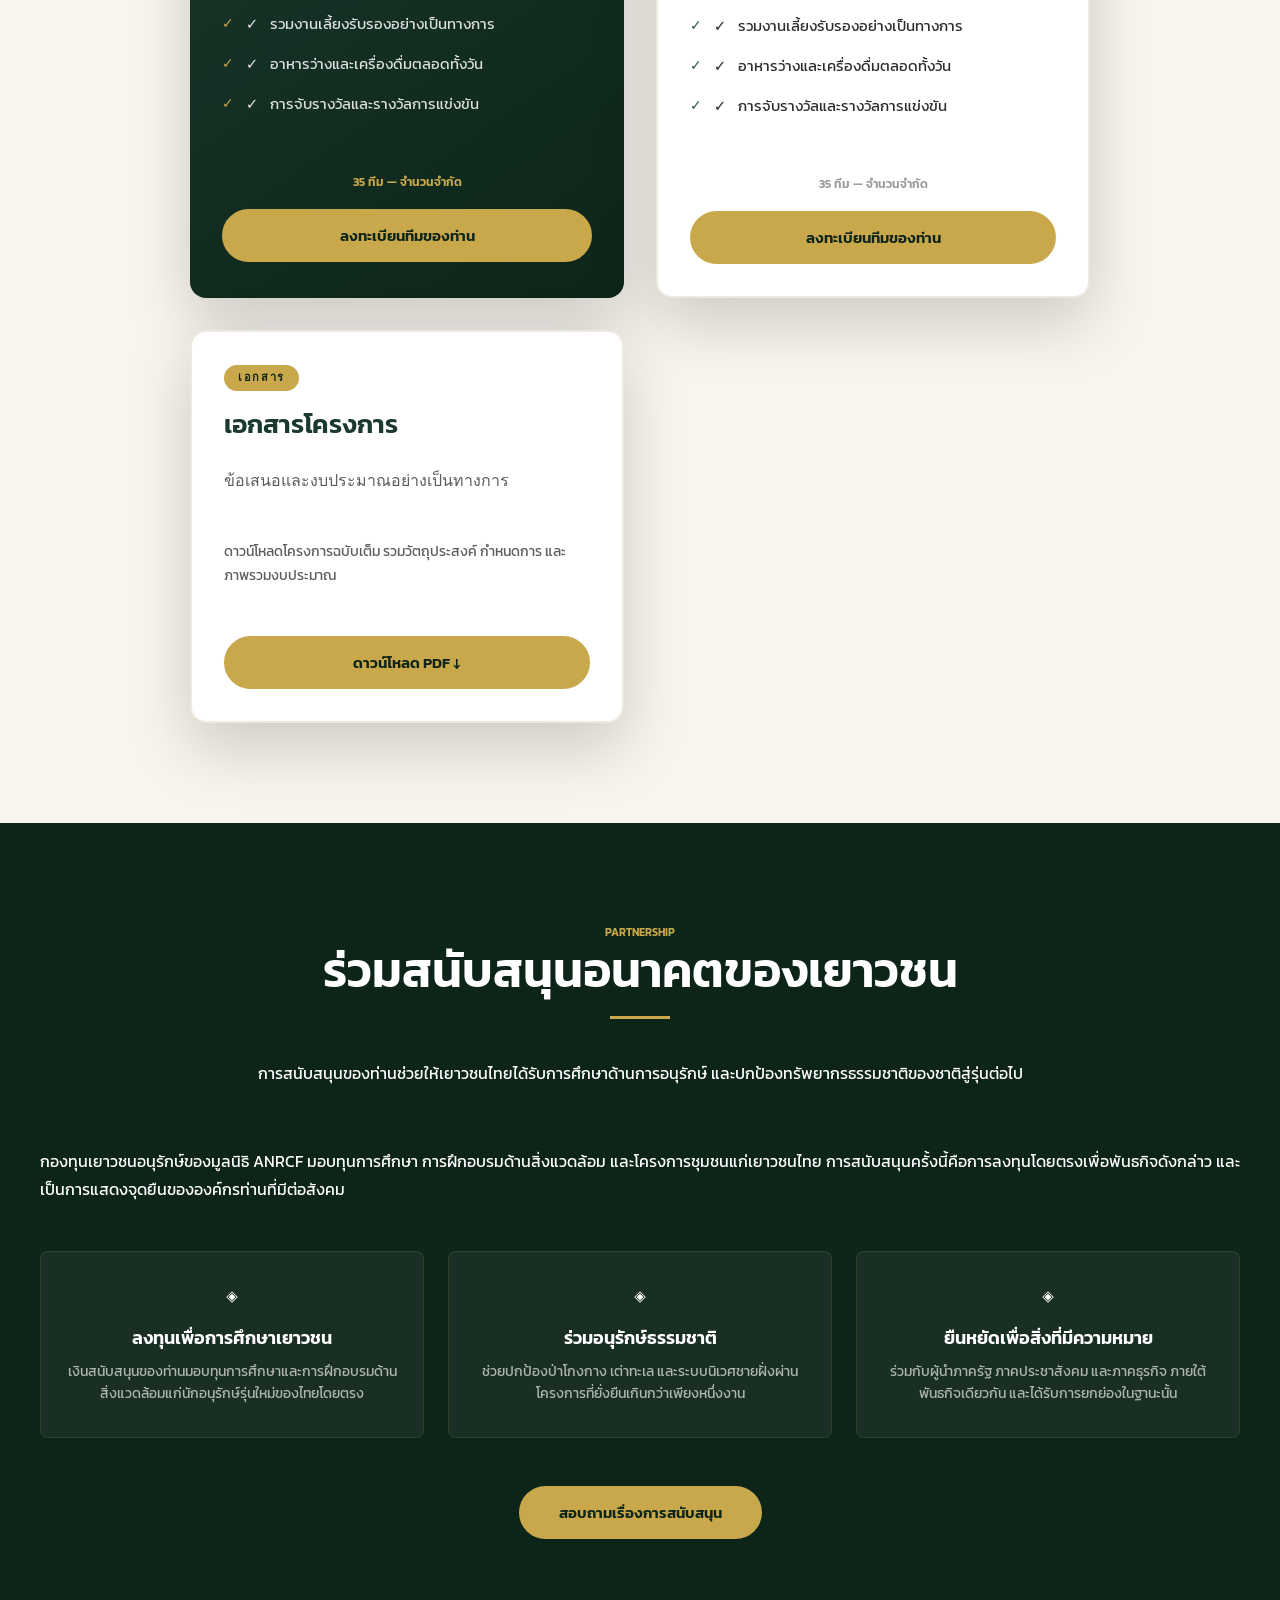
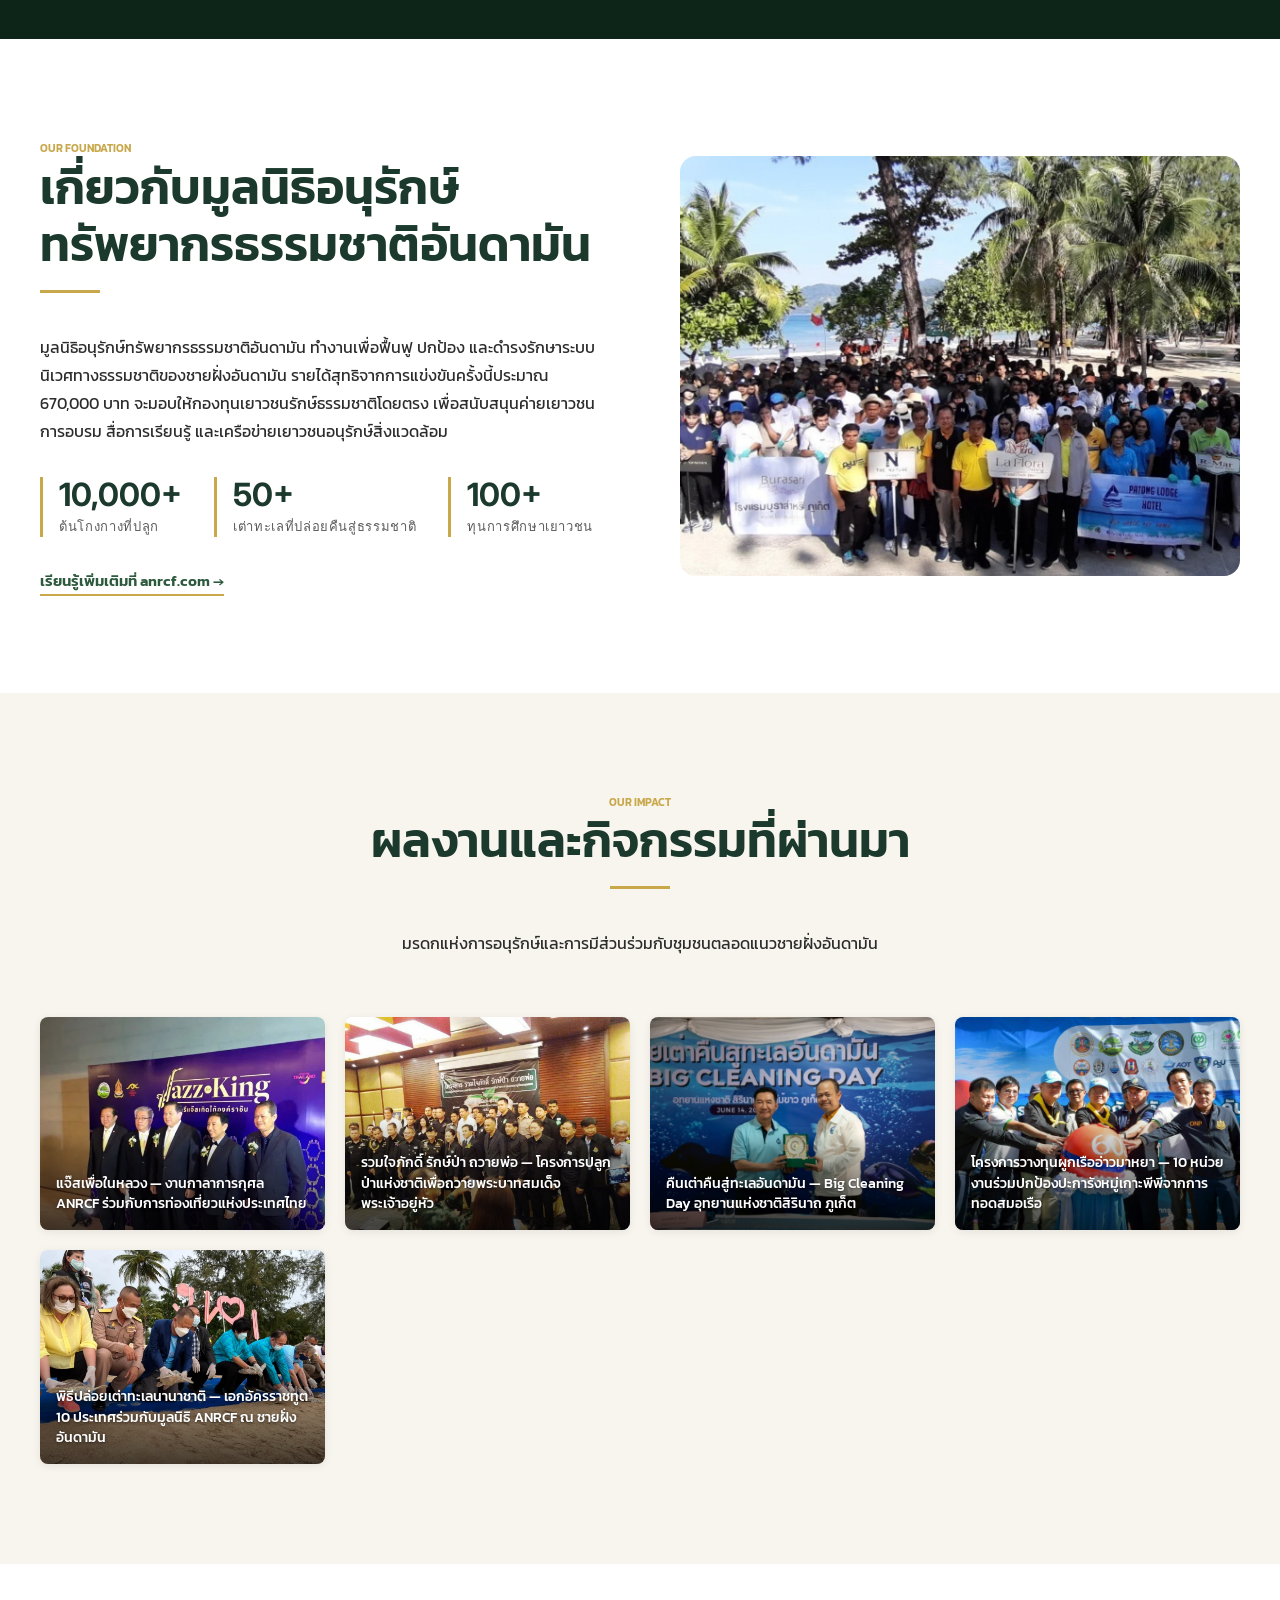
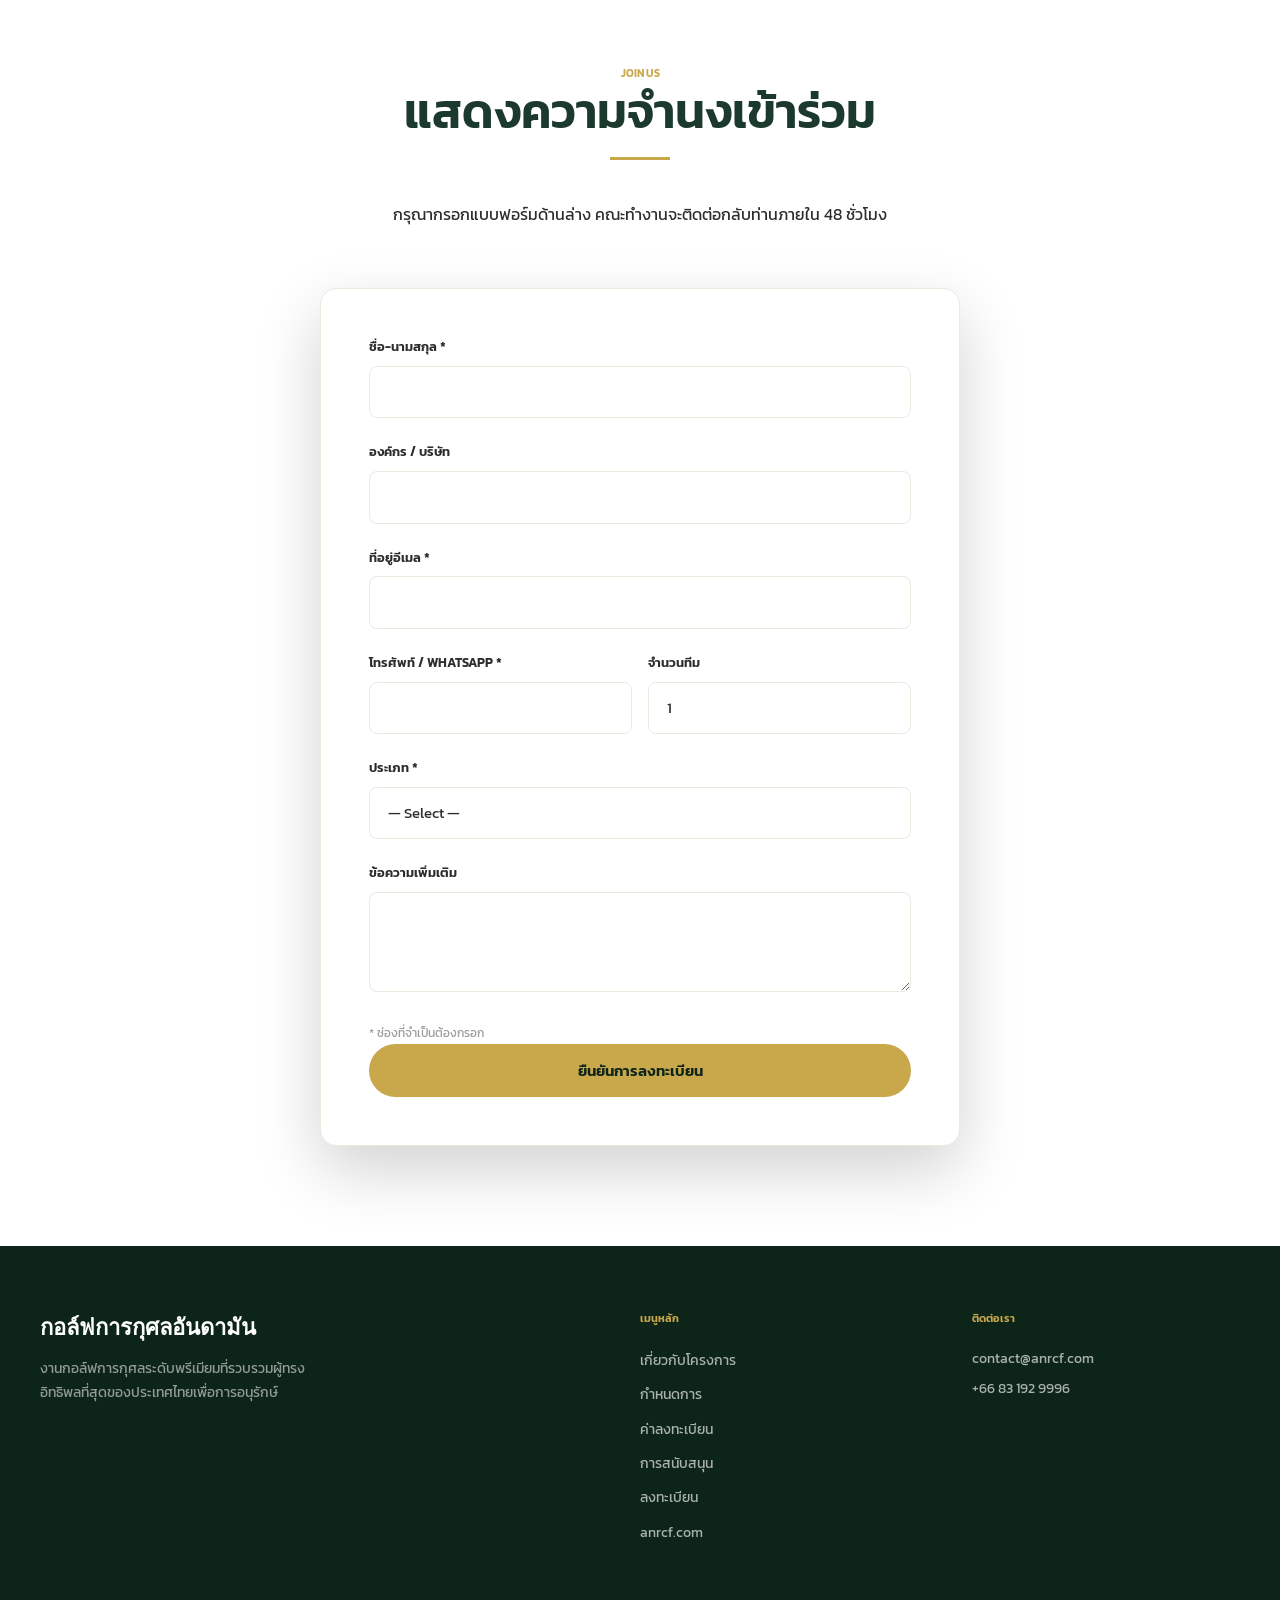
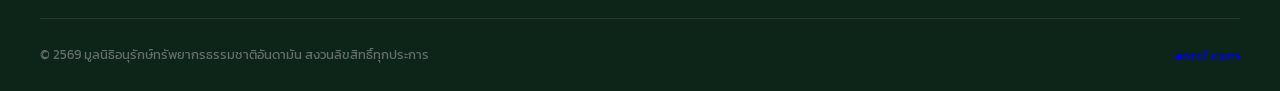
==== commit cbd694c3: "Apply Drawbridge UI annotations: nav caps/size, h1 line-height, button padding, translations - Nav (" ====
--- a/outputs/website/index.html
+++ b/outputs/website/index.html
@@ -58,8 +58,8 @@
           <h1 data-i18n="hero.headline">Andaman Andaman Green Charity Golf Tournament 2026</h1>
           <div class="hero-proof">
             <div class="proof-pills">
-              <span class="proof-pill">26 June 2026</span>
-              <span class="proof-pill">35 Teams Only</span>
+              <span class="proof-pill" data-i18n="hero.proof.date">26 June 2026</span>
+              <span class="proof-pill" data-i18n="hero.proof.teams">35 Teams Only</span>
             </div>
             <div class="proof-meta">
               <strong data-i18n="hero.proof.label">Limited Teams Available</strong>
@@ -79,7 +79,7 @@
         <div class="hero-img-inner">
           <img src="hero.png" alt="Golf course venue" style="width:100%;height:100%;object-fit:cover;display:block;">
           <div class="hero-img-label-box">
-            <span>Royal Thai Army Sports Center Ramindra · Bangkok</span>
+            <span data-i18n="hero.venue.label">Royal Thai Army Sports Center Ramindra · Bangkok</span>
           </div>
         </div>
       </div>
@@ -510,7 +510,7 @@
                   <!-- REPLACE: Insert confirmed bank account details below -->
                   <span data-i18n="confirm.bank.details">Account Name: Andaman Natural Resources Conservation Foundation
 Bank: Government Savings Bank (GSB / ออมสิน)
-Account Number: 020154145807
+Account Number: 020-0455054-6
 Amount: As per selected team category</span>
                 </div>
                 <p style="margin-top: 16px; font-size: 13px; color: rgba(255,255,255,0.65);" data-i18n="confirm.bank.note">Please use your full name as the transfer reference and send proof of payment to contact@anrcf.com.</p>
--- a/outputs/website/style.css
+++ b/outputs/website/style.css
@@ -573,7 +573,7 @@
   font-family: var(--font-sans);
   font-size: clamp(60px, 9vw, 112px);
   font-weight: 800;
-  line-height: 0.93;
+  line-height: 1.05;
   color: var(--text-dark);
   letter-spacing: -0.04em;
   margin-bottom: 40px;
@@ -1121,6 +1121,7 @@
   background: rgba(201, 168, 76, 0.15) !important;
   border: 1px solid var(--gold) !important;
   color: var(--gold) !important;
+  padding: 12px 28px !important;
 }
 
 /* Tickets single grid */
@@ -2410,6 +2411,26 @@
   font-weight: 600;
 }
 
+/* EN/RU nav: smaller font, title case instead of all-caps */
+html[lang="en"] .nav-links a,
+html[lang="ru"] .nav-links a {
+  font-size: 11px;
+  text-transform: capitalize;
+}
+
+/* Thai competition section: larger text for readability */
+html[lang="th"] .competition-list li {
+  font-size: 17px;
+}
+
+html[lang="th"] .competition-col-heading {
+  font-size: 14px;
+}
+
+html[lang="th"] .competition-eligibility {
+  font-size: 17px;
+}
+
 /* ==========================================================================
    Competition Section
    ========================================================================== */
